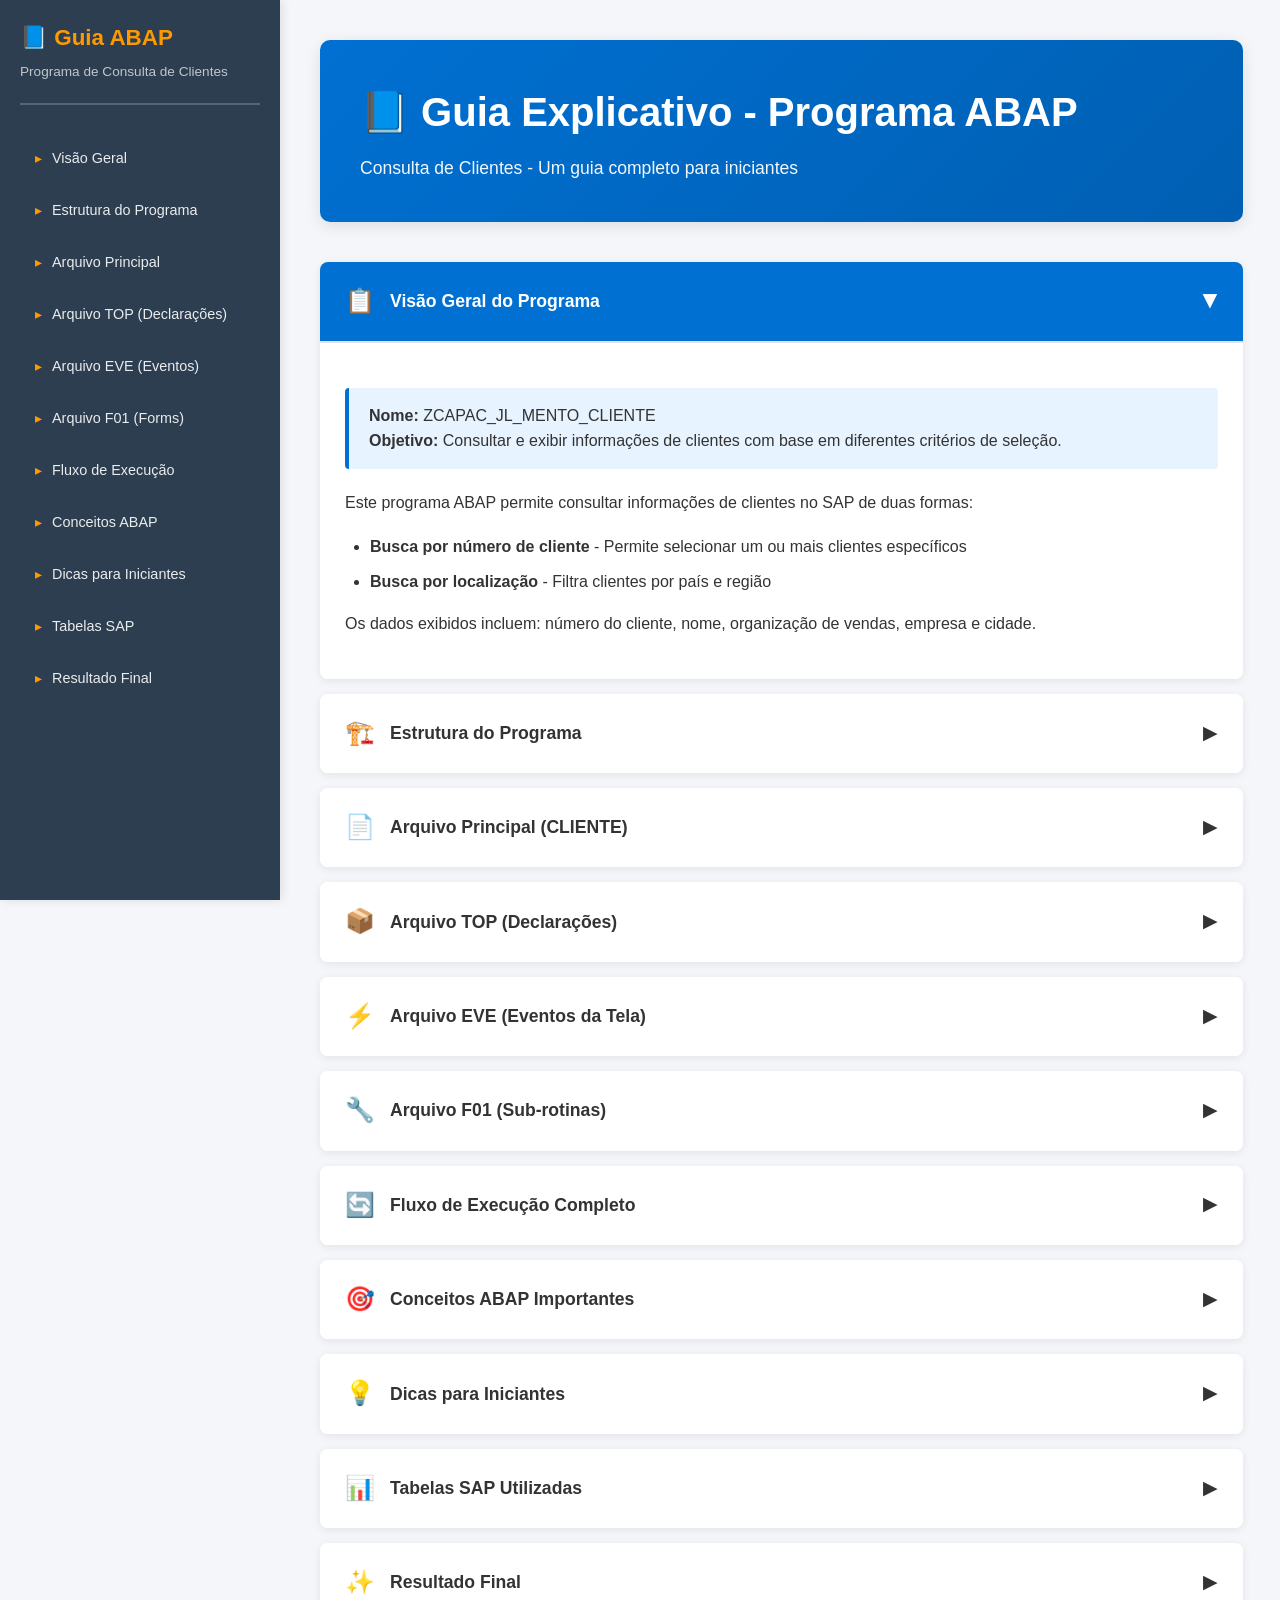
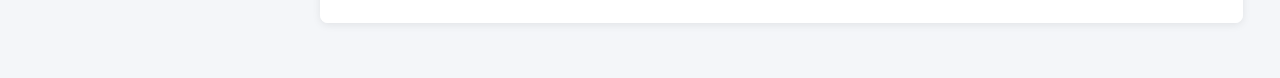
==== index.html @ 170173cf "Rename guia_abap_clientes.html to index.html" ====
<!DOCTYPE html>
<html lang="pt-BR">
<head>
    <meta charset="UTF-8">
    <meta name="viewport" content="width=device-width, initial-scale=1.0">
    <title>Guia ABAP - Programa de Consulta de Clientes</title>
    <style>
        * {
            margin: 0;
            padding: 0;
            box-sizing: border-box;
        }

        :root {
            --primary-color: #0070d2;
            --secondary-color: #005fb2;
            --accent-color: #ff9900;
            --bg-color: #f4f6f9;
            --sidebar-bg: #2c3e50;
            --text-color: #333;
            --border-color: #dfe3e8;
            --code-bg: #f8f9fa;
            --success-color: #28a745;
        }

        body {
            font-family: -apple-system, BlinkMacSystemFont, 'Segoe UI', Roboto, 'Helvetica Neue', Arial, sans-serif;
            line-height: 1.6;
            color: var(--text-color);
            background-color: var(--bg-color);
        }

        .container {
            display: flex;
            min-height: 100vh;
        }

        /* Sidebar */
        .sidebar {
            width: 280px;
            background-color: var(--sidebar-bg);
            color: white;
            position: fixed;
            height: 100vh;
            overflow-y: auto;
            padding: 20px;
            box-shadow: 2px 0 10px rgba(0,0,0,0.1);
            z-index: 1000;
        }

        .sidebar-header {
            margin-bottom: 30px;
            padding-bottom: 20px;
            border-bottom: 2px solid rgba(255,255,255,0.2);
        }

        .sidebar-header h1 {
            font-size: 1.4rem;
            margin-bottom: 5px;
            color: var(--accent-color);
        }

        .sidebar-header p {
            font-size: 0.85rem;
            color: rgba(255,255,255,0.7);
        }

        .sidebar-menu {
            list-style: none;
        }

        .sidebar-menu li {
            margin-bottom: 5px;
        }

        .sidebar-menu a {
            display: block;
            padding: 12px 15px;
            color: rgba(255,255,255,0.9);
            text-decoration: none;
            border-radius: 5px;
            transition: all 0.3s ease;
            font-size: 0.9rem;
        }

        .sidebar-menu a:hover {
            background-color: rgba(255,255,255,0.1);
            color: white;
            padding-left: 20px;
        }

        .sidebar-menu a.active {
            background-color: var(--primary-color);
            color: white;
            font-weight: 600;
        }

        .sidebar-menu a::before {
            content: "▸";
            margin-right: 10px;
            color: var(--accent-color);
        }

        /* Main Content */
        .main-content {
            margin-left: 280px;
            flex: 1;
            padding: 40px;
            max-width: 1200px;
        }

        .hero {
            background: linear-gradient(135deg, var(--primary-color), var(--secondary-color));
            color: white;
            padding: 40px;
            border-radius: 10px;
            margin-bottom: 40px;
            box-shadow: 0 4px 15px rgba(0,0,0,0.1);
        }

        .hero h1 {
            font-size: 2.5rem;
            margin-bottom: 10px;
        }

        .hero p {
            font-size: 1.1rem;
            opacity: 0.95;
        }

        /* Accordion */
        .accordion {
            margin-bottom: 15px;
        }

        .accordion-item {
            background: white;
            border-radius: 8px;
            margin-bottom: 10px;
            overflow: hidden;
            box-shadow: 0 2px 8px rgba(0,0,0,0.08);
            transition: all 0.3s ease;
        }

        .accordion-item:hover {
            box-shadow: 0 4px 12px rgba(0,0,0,0.12);
        }

        .accordion-header {
            padding: 20px 25px;
            background-color: white;
            cursor: pointer;
            display: flex;
            justify-content: space-between;
            align-items: center;
            border-bottom: 1px solid transparent;
            transition: all 0.3s ease;
        }

        .accordion-header:hover {
            background-color: #f8f9fa;
        }

        .accordion-header.active {
            background-color: var(--primary-color);
            color: white;
            border-bottom-color: var(--border-color);
        }

        .accordion-title {
            font-size: 1.1rem;
            font-weight: 600;
            display: flex;
            align-items: center;
            gap: 15px;
        }

        .accordion-icon {
            font-size: 1.5rem;
        }

        .accordion-arrow {
            font-size: 1.2rem;
            transition: transform 0.3s ease;
        }

        .accordion-header.active .accordion-arrow {
            transform: rotate(90deg);
        }

        .accordion-content {
            max-height: 0;
            overflow: hidden;
            transition: max-height 0.4s ease;
            background-color: white;
        }

        .accordion-content.active {
            max-height: 5000px;
        }

        .accordion-body {
            padding: 25px;
            border-top: 1px solid var(--border-color);
        }

        /* Content Styling */
        .accordion-body h3 {
            color: var(--primary-color);
            margin-top: 25px;
            margin-bottom: 15px;
            font-size: 1.3rem;
            padding-bottom: 10px;
            border-bottom: 2px solid var(--accent-color);
        }

        .accordion-body h4 {
            color: var(--secondary-color);
            margin-top: 20px;
            margin-bottom: 12px;
            font-size: 1.1rem;
        }

        .accordion-body p {
            margin-bottom: 15px;
            line-height: 1.8;
        }

        .accordion-body ul {
            margin-left: 25px;
            margin-bottom: 15px;
        }

        .accordion-body li {
            margin-bottom: 8px;
            line-height: 1.7;
        }

        code {
            background-color: var(--code-bg);
            padding: 3px 8px;
            border-radius: 4px;
            font-family: 'Courier New', monospace;
            font-size: 0.9em;
            color: #e83e8c;
            border: 1px solid #e9ecef;
        }

        pre {
            background-color: var(--code-bg);
            padding: 20px;
            border-radius: 8px;
            overflow-x: auto;
            margin: 20px 0;
            border-left: 4px solid var(--primary-color);
            box-shadow: 0 2px 8px rgba(0,0,0,0.05);
        }

        pre code {
            background: none;
            padding: 0;
            border: none;
            color: var(--text-color);
        }

        .info-box {
            background-color: #e7f3ff;
            border-left: 4px solid var(--primary-color);
            padding: 15px 20px;
            margin: 20px 0;
            border-radius: 4px;
        }

        .success-box {
            background-color: #d4edda;
            border-left: 4px solid var(--success-color);
            padding: 15px 20px;
            margin: 20px 0;
            border-radius: 4px;
        }

        .warning-box {
            background-color: #fff3cd;
            border-left: 4px solid var(--accent-color);
            padding: 15px 20px;
            margin: 20px 0;
            border-radius: 4px;
        }

        table {
            width: 100%;
            border-collapse: collapse;
            margin: 20px 0;
            background: white;
            box-shadow: 0 2px 8px rgba(0,0,0,0.05);
        }

        th {
            background-color: var(--primary-color);
            color: white;
            padding: 15px;
            text-align: left;
            font-weight: 600;
        }

        td {
            padding: 12px 15px;
            border-bottom: 1px solid var(--border-color);
        }

        tr:hover {
            background-color: #f8f9fa;
        }

        .badge {
            display: inline-block;
            padding: 5px 12px;
            border-radius: 20px;
            font-size: 0.85rem;
            font-weight: 600;
            margin: 5px 5px 5px 0;
        }

        .badge-blue {
            background-color: #e7f3ff;
            color: var(--primary-color);
        }

        .badge-orange {
            background-color: #fff3cd;
            color: #856404;
        }

        .badge-green {
            background-color: #d4edda;
            color: var(--success-color);
        }

        .flow-diagram {
            background: white;
            padding: 20px;
            border-radius: 8px;
            margin: 20px 0;
            text-align: center;
            box-shadow: 0 2px 8px rgba(0,0,0,0.05);
        }

        /* Responsive */
        @media (max-width: 968px) {
            .sidebar {
                transform: translateX(-100%);
                transition: transform 0.3s ease;
            }

            .sidebar.active {
                transform: translateX(0);
            }

            .main-content {
                margin-left: 0;
                padding: 20px;
            }

            .hero h1 {
                font-size: 1.8rem;
            }
        }

        /* Scroll behavior */
        html {
            scroll-behavior: smooth;
        }

        .section {
            scroll-margin-top: 20px;
        }
    </style>
</head>
<body>
    <div class="container">
        <!-- Sidebar -->
        <nav class="sidebar">
            <div class="sidebar-header">
                <h1>📘 Guia ABAP</h1>
                <p>Programa de Consulta de Clientes</p>
            </div>
            <ul class="sidebar-menu">
                <li><a href="#visao-geral" class="menu-link">Visão Geral</a></li>
                <li><a href="#estrutura" class="menu-link">Estrutura do Programa</a></li>
                <li><a href="#arquivo-principal" class="menu-link">Arquivo Principal</a></li>
                <li><a href="#arquivo-top" class="menu-link">Arquivo TOP (Declarações)</a></li>
                <li><a href="#arquivo-eve" class="menu-link">Arquivo EVE (Eventos)</a></li>
                <li><a href="#arquivo-f01" class="menu-link">Arquivo F01 (Forms)</a></li>
                <li><a href="#fluxo-execucao" class="menu-link">Fluxo de Execução</a></li>
                <li><a href="#conceitos" class="menu-link">Conceitos ABAP</a></li>
                <li><a href="#dicas" class="menu-link">Dicas para Iniciantes</a></li>
                <li><a href="#tabelas" class="menu-link">Tabelas SAP</a></li>
                <li><a href="#resultado" class="menu-link">Resultado Final</a></li>
            </ul>
        </nav>

        <!-- Main Content -->
        <main class="main-content">
            <div class="hero">
                <h1>📘 Guia Explicativo - Programa ABAP</h1>
                <p>Consulta de Clientes - Um guia completo para iniciantes</p>
            </div>

            <!-- Visão Geral -->
            <section id="visao-geral" class="section">
                <div class="accordion">
                    <div class="accordion-item">
                        <div class="accordion-header">
                            <div class="accordion-title">
                                <span class="accordion-icon">📋</span>
                                <span>Visão Geral do Programa</span>
                            </div>
                            <span class="accordion-arrow">▶</span>
                        </div>
                        <div class="accordion-content">
                            <div class="accordion-body">
                                <div class="info-box">
                                    <strong>Nome:</strong> ZCAPAC_JL_MENTO_CLIENTE<br>
                                    <strong>Objetivo:</strong> Consultar e exibir informações de clientes com base em diferentes critérios de seleção.
                                </div>
                                <p>Este programa ABAP permite consultar informações de clientes no SAP de duas formas:</p>
                                <ul>
                                    <li><strong>Busca por número de cliente</strong> - Permite selecionar um ou mais clientes específicos</li>
                                    <li><strong>Busca por localização</strong> - Filtra clientes por país e região</li>
                                </ul>
                                <p>Os dados exibidos incluem: número do cliente, nome, organização de vendas, empresa e cidade.</p>
                            </div>
                        </div>
                    </div>
                </div>
            </section>

            <!-- Estrutura -->
            <section id="estrutura" class="section">
                <div class="accordion">
                    <div class="accordion-item">
                        <div class="accordion-header">
                            <div class="accordion-title">
                                <span class="accordion-icon">🏗️</span>
                                <span>Estrutura do Programa</span>
                            </div>
                            <span class="accordion-arrow">▶</span>
                        </div>
                        <div class="accordion-content">
                            <div class="accordion-body">
                                <p>O programa segue o padrão modular ABAP, dividido em <strong>4 arquivos</strong>:</p>
                                
                                <pre><code>ZCAPAC_JL_MENTO_CLIENTE (Principal)
├── ZCAPAC_JL_MENTO_TOP    → Declarações e tipos
├── ZCAPAC_JL_MENTO_EVE    → Eventos da tela
└── ZCAPAC_JL_MENTO_F01    → Sub-rotinas (Forms)</code></pre>

                                <div class="success-box">
                                    <strong>🎯 Por que modularizar?</strong><br>
                                    - Melhor organização do código<br>
                                    - Facilita manutenção<br>
                                    - Permite reutilização<br>
                                    - Segue boas práticas ABAP
                                </div>

                                <h4>Função de cada arquivo:</h4>
                                <ul>
                                    <li><span class="badge badge-blue">TOP</span> Declara tabelas, tipos e estruturas de dados</li>
                                    <li><span class="badge badge-orange">EVE</span> Controla eventos da tela de seleção</li>
                                    <li><span class="badge badge-green">F01</span> Contém a lógica de negócio (Forms)</li>
                                    <li><span class="badge badge-blue">Principal</span> Orquestra o programa e inclui os demais</li>
                                </ul>
                            </div>
                        </div>
                    </div>
                </div>
            </section>

            <!-- Arquivo Principal -->
            <section id="arquivo-principal" class="section">
                <div class="accordion">
                    <div class="accordion-item">
                        <div class="accordion-header">
                            <div class="accordion-title">
                                <span class="accordion-icon">📄</span>
                                <span>Arquivo Principal (CLIENTE)</span>
                            </div>
                            <span class="accordion-arrow">▶</span>
                        </div>
                        <div class="accordion-content">
                            <div class="accordion-body">
                                <h3>🔹 Cabeçalho</h3>
                                <pre><code>REPORT zcapac_jl_mento_cliente MESSAGE-ID ZCAPAC_JL_01.</code></pre>
                                <ul>
                                    <li><code>REPORT</code> - Define o início de um programa executável</li>
                                    <li><code>MESSAGE-ID</code> - Define a classe de mensagens usada no programa</li>
                                </ul>

                                <h3>🔹 Include TOP</h3>
                                <pre><code>INCLUDE zcapac_jl_mento_top.</code></pre>
                                <div class="info-box">
                                    <strong>Onde:</strong> Logo no início do programa<br>
                                    <strong>Função:</strong> Inclui as declarações de tabelas e tipos<br>
                                    <strong>Por quê:</strong> Organização - separa declarações da lógica
                                </div>

                                <h3>🔹 Tela de Seleção - BLOCO 1</h3>
                                <pre><code>SELECTION-SCREEN BEGIN OF BLOCK bloco1 WITH FRAME TITLE text-t01.
  SELECT-OPTIONS: s_kunnr FOR kna1-kunnr MODIF ID m1.
  
  PARAMETERS: p_land1 TYPE kna1-land1 MODIF ID m2,
              p_regio TYPE kna1-regio MODIF ID m2.
SELECTION-SCREEN END OF BLOCK bloco1.</code></pre>
                                
                                <h4>Componentes:</h4>
                                <ul>
                                    <li><code>s_kunnr</code> - Permite selecionar faixa de números de clientes (MODIF ID m1)</li>
                                    <li><code>p_land1</code> - Campo para País (MODIF ID m2)</li>
                                    <li><code>p_regio</code> - Campo para Região (MODIF ID m2)</li>
                                    <li><code>MODIF ID</code> - Identificador para controle de exibição dinâmica</li>
                                </ul>

                                <h3>🔹 Tela de Seleção - BLOCO 2</h3>
                                <pre><code>SELECTION-SCREEN BEGIN OF BLOCK bloco2 WITH FRAME TITLE text-t02.
  PARAMETERS: r_op1 RADIOBUTTON GROUP r1 USER-COMMAND com1 DEFAULT 'X',
              r_op2 RADIOBUTTON GROUP r1.
SELECTION-SCREEN END OF BLOCK bloco2.</code></pre>
                                
                                <ul>
                                    <li><code>r_op1</code> - Opção 1: Busca por número de cliente (padrão)</li>
                                    <li><code>r_op2</code> - Opção 2: Busca por país/região</li>
                                    <li><code>USER-COMMAND com1</code> - Dispara evento ao clicar (atualiza tela)</li>
                                </ul>

                                <h3>🔹 Botão de Função</h3>
                                <pre><code>SELECTION-SCREEN FUNCTION KEY 1.</code></pre>
                                <p>Cria um botão personalizado na tela (F1), configurado no evento INITIALIZATION.</p>

                                <h3>🔹 Eventos do Programa</h3>
                                <pre><code>INCLUDE zcapac_jl_mento_eve.

START-OF-SELECTION.
  PERFORM zf_seleciona_dados.

END-OF-SELECTION.
  INCLUDE zcapac_jl_mento_f01.</code></pre>
                                
                                <div class="warning-box">
                                    <strong>⚡ START-OF-SELECTION:</strong> Executado ao pressionar F8<br>
                                    <strong>📌 PERFORM:</strong> Chama a sub-rotina que busca os dados<br>
                                    <strong>📦 END-OF-SELECTION:</strong> Inclui as sub-rotinas (Forms)
                                </div>
                            </div>
                        </div>
                    </div>
                </div>
            </section>

            <!-- Arquivo TOP -->
            <section id="arquivo-top" class="section">
                <div class="accordion">
                    <div class="accordion-item">
                        <div class="accordion-header">
                            <div class="accordion-title">
                                <span class="accordion-icon">📦</span>
                                <span>Arquivo TOP (Declarações)</span>
                            </div>
                            <span class="accordion-arrow">▶</span>
                        </div>
                        <div class="accordion-content">
                            <div class="accordion-body">
                                <h3>🔹 Tabelas Utilizadas</h3>
                                <pre><code>TABLES: kna1, knvv, knb1, adrc, sscrfields.</code></pre>
                                
                                <ul>
                                    <li><code>kna1</code> - Dados mestres de clientes</li>
                                    <li><code>knvv</code> - Dados de vendas do cliente</li>
                                    <li><code>knb1</code> - Dados contábeis do cliente</li>
                                    <li><code>adrc</code> - Endereços</li>
                                    <li><code>sscrfields</code> - Campos de controle da tela de seleção</li>
                                </ul>

                                <h3>🔹 Estrutura de Saída</h3>
                                <pre><code>BEGIN OF tp_saida,
  cliente  TYPE kna1-kunnr,
  nome     TYPE kna1-name1,
  org_vend TYPE knvv-vkorg,
  empresa  TYPE knb1-bukrs,
  cidade   TYPE adrc-city1,
END OF tp_saida,</code></pre>
                                
                                <div class="success-box">
                                    <strong>💡 Função:</strong> Define estrutura final dos dados exibidos<br>
                                    <strong>📊 Campos:</strong> Cliente, Nome, Organização de Vendas, Empresa, Cidade
                                </div>

                                <h3>🔹 Estrutura KNA1 (Cliente)</h3>
                                <pre><code>BEGIN OF tp_kna1,
  kunnr TYPE kunnr,      → Número do cliente
  name1 TYPE name1_gp,   → Nome
  land1 TYPE land1_gp,   → País
  regio TYPE regio,      → Região
  adrnr TYPE adrnr,      → Número do endereço
END OF tp_kna1,</code></pre>
                                
                                <div class="info-box">
                                    <strong>🎯 Função:</strong> Estrutura otimizada para seleção de dados<br>
                                    <strong>⚡ Por quê:</strong> Busca apenas campos necessários (performance)
                                </div>

                                <h3>🔹 Outras Estruturas</h3>
                                <ul>
                                    <li><code>tp_knvv</code> → Organização de vendas</li>
                                    <li><code>tp_knb1</code> → Empresa do cliente</li>
                                    <li><code>tp_adrc</code> → Endereço/Cidade</li>
                                    <li><code>tp_tvarvc_full</code> → Parâmetros de configuração</li>
                                </ul>
                            </div>
                        </div>
                    </div>
                </div>
            </section>

            <!-- Arquivo EVE -->
            <section id="arquivo-eve" class="section">
                <div class="accordion">
                    <div class="accordion-item">
                        <div class="accordion-header">
                            <div class="accordion-title">
                                <span class="accordion-icon">⚡</span>
                                <span>Arquivo EVE (Eventos da Tela)</span>
                            </div>
                            <span class="accordion-arrow">▶</span>
                        </div>
                        <div class="accordion-content">
                            <div class="accordion-body">
                                <h3>🔹 INITIALIZATION</h3>
                                <pre><code>INITIALIZATION.
  DATA: wl_action TYPE smp_dyntxt.
  
  wl_action-text = text-t03.
  wl_action-icon_text = text-t03.
  wl_action-quickinfo = text-t03.
  wl_action-icon_id = icon_personal_settings.
  
  sscrfields-functxt_01 = wl_action.</code></pre>
                                
                                <div class="info-box">
                                    <strong>⏰ Quando:</strong> Antes da tela aparecer (1ª vez)<br>
                                    <strong>🎯 Função:</strong> Configura o botão F1 com ícone e texto<br>
                                    <strong>✅ Resultado:</strong> Botão "Configurações Pessoais" aparece na tela
                                </div>

                                <h3>🔹 AT SELECTION-SCREEN ON p_regio</h3>
                                <pre><code>AT SELECTION-SCREEN ON p_regio.
  PERFORM zf_valida_regio.</code></pre>
                                
                                <ul>
                                    <li><strong>Quando:</strong> Ao sair do campo p_regio (região)</li>
                                    <li><strong>Função:</strong> Valida se a região existe</li>
                                    <li><strong>Chama:</strong> Form zf_valida_regio</li>
                                </ul>

                                <h3>🔹 AT SELECTION-SCREEN</h3>
                                <pre><code>AT SELECTION-SCREEN.
  CASE sy-ucomm.
    WHEN 'FC01'.
      PERFORM zf_exibe_cliente.
  ENDCASE.</code></pre>
                                
                                <ul>
                                    <li><strong>Quando:</strong> Ao clicar em botões da tela</li>
                                    <li><code>sy-ucomm</code> - Código do comando executado</li>
                                    <li><code>FC01</code> - Código do botão F1</li>
                                    <li><strong>Função:</strong> Abre tela de cliente (XD03)</li>
                                </ul>

                                <h3>🔹 AT SELECTION-SCREEN OUTPUT</h3>
                                <pre><code>AT SELECTION-SCREEN OUTPUT.
  LOOP AT SCREEN.
    IF r_op1 IS NOT INITIAL.
      CASE screen-group1.
        WHEN 'M1'.
          screen-active = 1.  → Ativa campos do grupo M1
        WHEN 'M2'.
          screen-active = 0.  → Desativa campos do grupo M2
      ENDCASE.
    ELSE.
      [... inverso ...]
    ENDIF.
    MODIFY SCREEN.
  ENDLOOP.</code></pre>
                                
                                <div class="success-box">
                                    <strong>⏰ Quando:</strong> Antes de exibir a tela (sempre)<br>
                                    <strong>🎯 Função:</strong> Controla quais campos aparecem<br>
                                    <strong>📌 Lógica:</strong><br>
                                    - Se r_op1 marcado → mostra s_kunnr (M1), esconde p_land1/p_regio (M2)<br>
                                    - Se r_op2 marcado → esconde s_kunnr (M1), mostra p_land1/p_regio (M2)
                                </div>
                            </div>
                        </div>
                    </div>
                </div>
            </section>

            <!-- Arquivo F01 -->
            <section id="arquivo-f01" class="section">
                <div class="accordion">
                    <div class="accordion-item">
                        <div class="accordion-header">
                            <div class="accordion-title">
                                <span class="accordion-icon">🔧</span>
                                <span>Arquivo F01 (Sub-rotinas)</span>
                            </div>
                            <span class="accordion-arrow">▶</span>
                        </div>
                        <div class="accordion-content">
                            <div class="accordion-body">
                                <h3>🔹 FORM zf_seleciona_dados</h3>
                                
                                <h4>Bloco 1: Declarações</h4>
                                <pre><code>DATA: vl_bukrs       TYPE bukrs,
      tl_kna1        TYPE tp_t_kna1,
      tl_knvv        TYPE tp_t_knvv,
      tl_knb1        TYPE tp_t_knb1,
      tl_adrc        TYPE tp_t_adrc,
      tl_tvarvc_full TYPE tp_t_tvarvc_full.</code></pre>
                                <p>Declara variáveis locais (tabelas internas)</p>

                                <h4>Bloco 2: Busca Parâmetros</h4>
                                <pre><code>SELECT sign opti low high
  INTO TABLE tl_tvarvc_full
  FROM tvarvc
  WHERE name = 'ZCAPAC_JL_BUKRS_S' AND
        type = 'S'.</code></pre>
                                
                                <div class="info-box">
                                    <strong>🎯 Função:</strong> Busca empresas permitidas (filtro)<br>
                                    <strong>📦 tvarvc:</strong> Tabela de variáveis/parâmetros do sistema<br>
                                    <strong>💼 Uso posterior:</strong> Filtrar clientes por empresa autorizada
                                </div>

                                <h4>Bloco 3: Seleção Condicional</h4>
                                <pre><code>IF r_op1 IS NOT INITIAL.
  SELECT kunnr name1 land1 regio adrnr
    INTO TABLE tl_kna1
    FROM kna1
    WHERE kunnr IN s_kunnr.
ELSE.
  SELECT kunnr name1 land1 regio adrnr
    INTO TABLE tl_kna1
    FROM kna1
    WHERE land1 = p_land1
    AND regio = p_regio.
ENDIF.</code></pre>
                                
                                <ul>
                                    <li><strong>Opção 1:</strong> Busca por número de cliente</li>
                                    <li><strong>Opção 2:</strong> Busca por país e região</li>
                                </ul>

                                <h4>Bloco 4: Seleções Complementares</h4>
                                <pre><code>IF sy-subrc IS INITIAL.
  SELECT kunnr vkorg
    FROM knvv
    INTO TABLE tl_knvv
    FOR ALL ENTRIES IN tl_kna1
    WHERE kunnr EQ tl_kna1-kunnr.</code></pre>
                                
                                <div class="success-box">
                                    <strong>✅ sy-subrc IS INITIAL:</strong> Se encontrou clientes<br>
                                    <strong>⚡ FOR ALL ENTRIES:</strong> Busca dados relacionados aos clientes encontrados<br>
                                    <strong>📊 Busca:</strong><br>
                                    - Organização de vendas (knvv)<br>
                                    - Empresa (knb1)<br>
                                    - Endereço/Cidade (adrc)
                                </div>

                                <h3>🔹 FORM zf_trata_dados</h3>
                                <p><strong>Função Principal:</strong> Processa os dados brutos e monta estrutura de saída</p>
                                
                                <h4>Lógica do LOOP</h4>
                                <pre><code>LOOP AT ft_kna1 INTO wl_kna1.
  wl_saida-cliente = wl_kna1-kunnr.
  wl_saida-nome    = wl_kna1-name1.
  
  READ TABLE ft_knvv INTO wl_knvv WITH KEY kunnr = wl_kna1-kunnr.
  IF sy-subrc IS INITIAL.
    wl_saida-org_vend = wl_knvv-vkorg.
  ENDIF.</code></pre>
                                
                                <p><strong>Para cada cliente:</strong></p>
                                <ol>
                                    <li>Copia número e nome</li>
                                    <li>Busca organização de vendas (READ TABLE)</li>
                                    <li>Busca empresa (com BINARY SEARCH - mais rápido)</li>
                                    <li>Valida se empresa está autorizada</li>
                                    <li>Busca cidade</li>
                                    <li>Adiciona à tabela de saída (APPEND)</li>
                                </ol>

                                <h4>Validação de Empresa</h4>
                                <pre><code>READ TABLE ft_tvarvc TRANSPORTING NO FIELDS WITH KEY low = wl_knb1-bukrs.
IF sy-subrc EQ 0.
  wl_saida-empresa = wl_knb1-bukrs.
ELSE.
  CLEAR wl_saida.
  CONTINUE.  → Pula este cliente
ENDIF.</code></pre>
                                
                                <div class="warning-box">
                                    <strong>🎯 Função:</strong> Verifica se empresa está na lista autorizada<br>
                                    <strong>⏭️ CONTINUE:</strong> Ignora cliente se empresa não autorizada
                                </div>

                                <h3>🔹 FORM zf_imprime_dados</h3>
                                <pre><code>LOOP AT ft_output INTO wl_saida.
  WRITE: / 'Cliente:', wl_saida-cliente, 
           'Nome:', wl_saida-nome, 
           'Org. Vendas:', wl_saida-org_vend,
           'Empresa:', wl_saida-empresa, 
           'Cidade:', wl_saida-cidade.
ENDLOOP.</code></pre>
                                
                                <ul>
                                    <li><code>WRITE</code> - Comando de saída</li>
                                    <li><code>/</code> - Nova linha</li>
                                </ul>

                                <h3>🔹 FORM zf_exibe_cliente</h3>
                                <pre><code>CALL FUNCTION 'POPUP_TO_CONFIRM'
  EXPORTING
    text_question         = text-t07
    text_button_1         = text-t05
    text_button_2         = text-t06
  IMPORTING
    answer                = vl_resposta.</code></pre>
                                
                                <p>Exibe popup de confirmação: "Deseja imprimir?" com botões Sim/Não</p>

                                <pre><code>IF vl_resposta EQ cl_resposta-sim.
  SET PARAMETER ID 'KUN' FIELD s_kunnr-low.
  CALL TRANSACTION 'XD03' AND SKIP FIRST SCREEN.</code></pre>
                                
                                <div class="info-box">
                                    <strong>Se SIM:</strong><br>
                                    - Define parâmetro KUN com número do cliente<br>
                                    - Abre transação XD03 (Exibir Cliente)<br>
                                    - SKIP FIRST SCREEN: Pula tela inicial
                                </div>

                                <h3>🔹 FORM zf_valida_regio</h3>
                                <pre><code>CALL FUNCTION 'ZCAPAC_JL_CHECK_REGIO'
  EXPORTING
    iv_regio = p_regio
  IMPORTING
    ev_check = vl_check.

IF vl_check IS INITIAL.
  MESSAGE s004 DISPLAY LIKE 'E' WITH p_regio.
  RETURN.
ENDIF.</code></pre>
                                
                                <ul>
                                    <li><strong>Função:</strong> Valida se região existe</li>
                                    <li><strong>Function Module:</strong> Função customizada de validação</li>
                                    <li><strong>Se inválida:</strong> Exibe mensagem de erro e interrompe</li>
                                </ul>
                            </div>
                        </div>
                    </div>
                </div>
            </section>

            <!-- Fluxo de Execução -->
            <section id="fluxo-execucao" class="section">
                <div class="accordion">
                    <div class="accordion-item">
                        <div class="accordion-header">
                            <div class="accordion-title">
                                <span class="accordion-icon">🔄</span>
                                <span>Fluxo de Execução Completo</span>
                            </div>
                            <span class="accordion-arrow">▶</span>
                        </div>
                        <div class="accordion-content">
                            <div class="accordion-body">
                                <div class="flow-diagram">
                                    <pre><code>1. USUÁRIO ABRE O PROGRAMA
   ↓
2. INITIALIZATION
   → Configura botão F1
   ↓
3. AT SELECTION-SCREEN OUTPUT
   → Mostra/Esconde campos conforme radio button
   ↓
4. USUÁRIO PREENCHE DADOS
   ↓
5. AT SELECTION-SCREEN ON p_regio (se preenchido)
   → Valida região
   ↓
6. USUÁRIO CLICA EM BOTÃO F1 (opcional)
   → AT SELECTION-SCREEN
   → zf_exibe_cliente
   → Abre XD03
   ↓
7. USUÁRIO PRESSIONA F8 (Executar)
   ↓
8. START-OF-SELECTION
   → zf_seleciona_dados
      ├─ Busca parâmetros (empresas)
      ├─ Busca clientes (kna1)
      ├─ Busca org.vendas (knvv)
      ├─ Busca empresas (knb1)
      ├─ Busca endereços (adrc)
      └─ zf_trata_dados
         ├─ Combina dados
         ├─ Valida empresas
         └─ zf_imprime_dados
            └─ WRITE (exibe na tela)</code></pre>
                                </div>
                            </div>
                        </div>
                    </div>
                </div>
            </section>

            <!-- Conceitos ABAP -->
            <section id="conceitos" class="section">
                <div class="accordion">
                    <div class="accordion-item">
                        <div class="accordion-header">
                            <div class="accordion-title">
                                <span class="accordion-icon">🎯</span>
                                <span>Conceitos ABAP Importantes</span>
                            </div>
                            <span class="accordion-arrow">▶</span>
                        </div>
                        <div class="accordion-content">
                            <div class="accordion-body">
                                <h3>✅ SELECT com FOR ALL ENTRIES</h3>
                                <ul>
                                    <li><strong>O quê:</strong> Busca dados relacionados sem fazer SELECT dentro de LOOP</li>
                                    <li><strong>Vantagem:</strong> Performance (menos acessos ao banco)</li>
                                </ul>

                                <h3>✅ BINARY SEARCH</h3>
                                <ul>
                                    <li><strong>O quê:</strong> Busca binária em tabela ordenada</li>
                                    <li><strong>Requer:</strong> SORT antes do READ TABLE</li>
                                    <li><strong>Vantagem:</strong> Muito mais rápido</li>
                                </ul>

                                <h3>✅ MODIF ID</h3>
                                <ul>
                                    <li><strong>O quê:</strong> Agrupa campos para controle dinâmico</li>
                                    <li><strong>Uso:</strong> AT SELECTION-SCREEN OUTPUT</li>
                                </ul>

                                <h3>✅ sy-subrc</h3>
                                <ul>
                                    <li><strong>O quê:</strong> Código de retorno de operações</li>
                                    <li><strong>0 ou IS INITIAL:</strong> Sucesso</li>
                                    <li><strong>Diferente de 0:</strong> Erro/Não encontrado</li>
                                </ul>

                                <h3>✅ TRANSPORTING NO FIELDS</h3>
                                <ul>
                                    <li><strong>O quê:</strong> Busca sem carregar dados</li>
                                    <li><strong>Uso:</strong> Apenas verificar existência</li>
                                </ul>
                            </div>
                        </div>
                    </div>
                </div>
            </section>

            <!-- Dicas -->
            <section id="dicas" class="section">
                <div class="accordion">
                    <div class="accordion-item">
                        <div class="accordion-header">
                            <div class="accordion-title">
                                <span class="accordion-icon">💡</span>
                                <span>Dicas para Iniciantes</span>
                            </div>
                            <span class="accordion-arrow">▶</span>
                        </div>
                        <div class="accordion-content">
                            <div class="accordion-body">
                                <div class="success-box">
                                    <ol>
                                        <li><strong>INCLUDES:</strong> Organizam código em arquivos separados</li>
                                        <li><strong>TYPES:</strong> Defina estruturas otimizadas (só campos necessários)</li>
                                        <li><strong>FOR ALL ENTRIES:</strong> Use para evitar SELECTs em LOOP</li>
                                        <li><strong>SORT + BINARY SEARCH:</strong> Sempre que possível</li>
                                        <li><strong>sy-subrc:</strong> Sempre verifique após operações críticas</li>
                                        <li><strong>CLEAR:</strong> Limpe work areas antes de reusar</li>
                                        <li><strong>MESSAGE-ID:</strong> Centralize mensagens em classes</li>
                                    </ol>
                                </div>
                            </div>
                        </div>
                    </div>
                </div>
            </section>

            <!-- Tabelas SAP -->
            <section id="tabelas" class="section">
                <div class="accordion">
                    <div class="accordion-item">
                        <div class="accordion-header">
                            <div class="accordion-title">
                                <span class="accordion-icon">📊</span>
                                <span>Tabelas SAP Utilizadas</span>
                            </div>
                            <span class="accordion-arrow">▶</span>
                        </div>
                        <div class="accordion-content">
                            <div class="accordion-body">
                                <table>
                                    <thead>
                                        <tr>
                                            <th>Tabela</th>
                                            <th>Descrição</th>
                                            <th>Dados Principais</th>
                                        </tr>
                                    </thead>
                                    <tbody>
                                        <tr>
                                            <td><strong>KNA1</strong></td>
                                            <td>Dados Mestres Cliente</td>
                                            <td>Número, Nome, País, Região</td>
                                        </tr>
                                        <tr>
                                            <td><strong>KNVV</strong></td>
                                            <td>Dados de Vendas</td>
                                            <td>Organização de Vendas</td>
                                        </tr>
                                        <tr>
                                            <td><strong>KNB1</strong></td>
                                            <td>Dados Contábeis</td>
                                            <td>Empresa (Bukrs)</td>
                                        </tr>
                                        <tr>
                                            <td><strong>ADRC</strong></td>
                                            <td>Endereços</td>
                                            <td>Cidade</td>
                                        </tr>
                                        <tr>
                                            <td><strong>TVARVC</strong></td>
                                            <td>Variáveis/Parâmetros</td>
                                            <td>Configurações do sistema</td>
                                        </tr>
                                    </tbody>
                                </table>
                            </div>
                        </div>
                    </div>
                </div>
            </section>

            <!-- Resultado -->
            <section id="resultado" class="section">
                <div class="accordion">
                    <div class="accordion-item">
                        <div class="accordion-header">
                            <div class="accordion-title">
                                <span class="accordion-icon">✨</span>
                                <span>Resultado Final</span>
                            </div>
                            <span class="accordion-arrow">▶</span>
                        </div>
                        <div class="accordion-content">
                            <div class="accordion-body">
                                <p>O programa exibe uma lista formatada:</p>
                                <pre><code>Cliente: 0000100001  Nome: Empresa ABC  Org. Vendas: 1000  Empresa: BR01  Cidade: São Paulo
Cliente: 0000100002  Nome: Empresa XYZ  Org. Vendas: 1000  Empresa: BR01  Cidade: Rio de Janeiro
...</code></pre>

                                <div class="success-box">
                                    <h4>📌 Este programa demonstra:</h4>
                                    <ul>
                                        <li>Telas de seleção dinâmicas</li>
                                        <li>Validações de campo</li>
                                        <li>Consultas otimizadas ao banco</li>
                                        <li>Tratamento e combinação de dados</li>
                                        <li>Interação com transações SAP</li>
                                        <li>Uso de function modules</li>
                                    </ul>
                                    <p><strong>Ótimo exemplo para estudar conceitos fundamentais de ABAP! 🚀</strong></p>
                                </div>
                            </div>
                        </div>
                    </div>
                </div>
            </section>

        </main>
    </div>

    <script>
        // Accordion functionality
        document.querySelectorAll('.accordion-header').forEach(header => {
            header.addEventListener('click', () => {
                const content = header.nextElementSibling;
                const isActive = header.classList.contains('active');

                // Close all accordions
                document.querySelectorAll('.accordion-header').forEach(h => {
                    h.classList.remove('active');
                    h.nextElementSibling.classList.remove('active');
                });

                // Open clicked accordion if it wasn't active
                if (!isActive) {
                    header.classList.add('active');
                    content.classList.add('active');
                }
            });
        });

        // Smooth scroll for menu links
        document.querySelectorAll('.menu-link').forEach(link => {
            link.addEventListener('click', (e) => {
                e.preventDefault();
                
                // Remove active class from all links
                document.querySelectorAll('.menu-link').forEach(l => l.classList.remove('active'));
                
                // Add active class to clicked link
                link.classList.add('active');
                
                // Get target section
                const targetId = link.getAttribute('href');
                const targetSection = document.querySelector(targetId);
                
                // Open accordion in target section
                const accordionHeader = targetSection.querySelector('.accordion-header');
                const accordionContent = targetSection.querySelector('.accordion-content');
                
                // Close all accordions first
                document.querySelectorAll('.accordion-header').forEach(h => {
                    h.classList.remove('active');
                    h.nextElementSibling.classList.remove('active');
                });
                
                // Open target accordion
                accordionHeader.classList.add('active');
                accordionContent.classList.add('active');
                
                // Scroll to section
                targetSection.scrollIntoView({ behavior: 'smooth', block: 'start' });
            });
        });

        // Set first accordion as active on load
        window.addEventListener('load', () => {
            const firstAccordion = document.querySelector('.accordion-header');
            const firstContent = document.querySelector('.accordion-content');
            if (firstAccordion && firstContent) {
                firstAccordion.classList.add('active');
                firstContent.classList.add('active');
            }
        });
    </script>
</body>
</html>
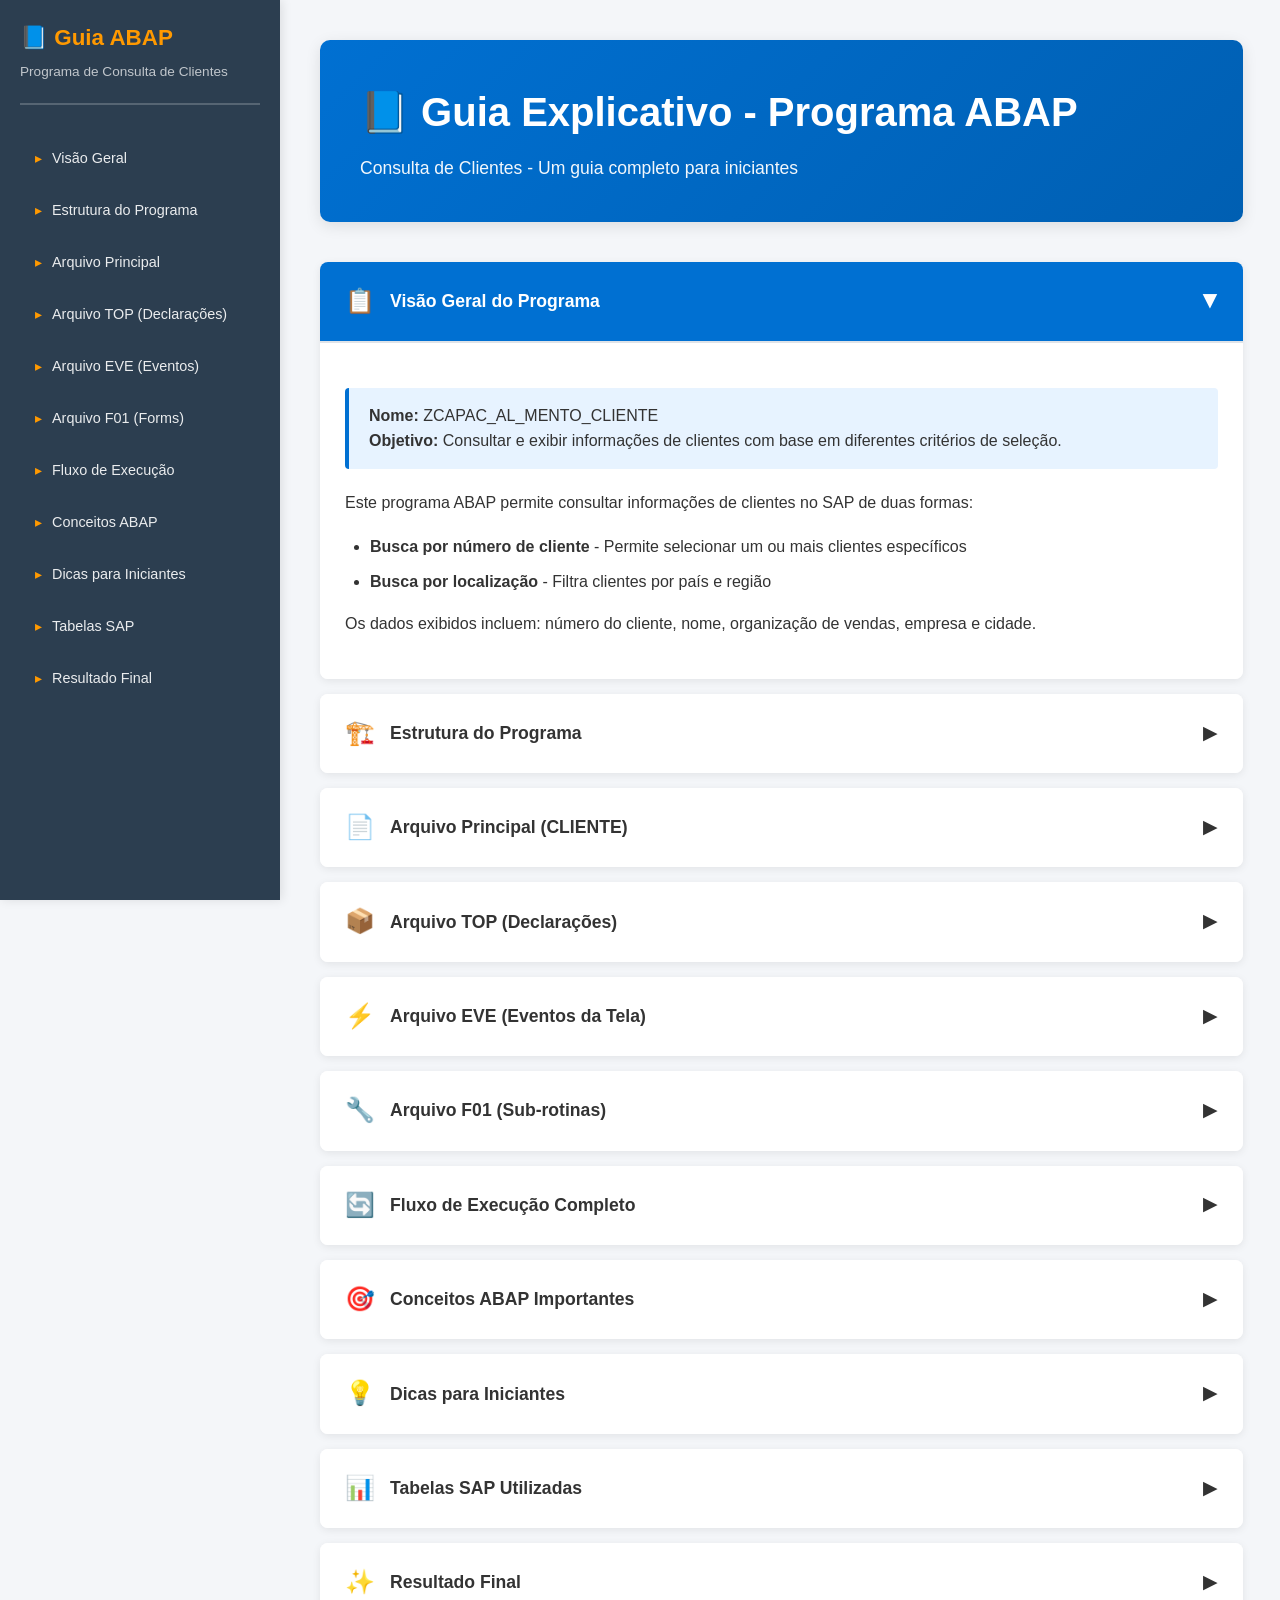
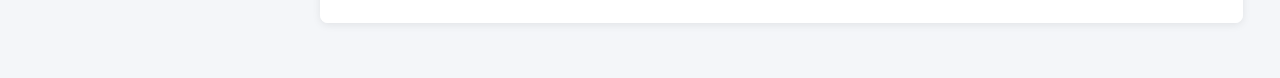
==== commit c529f589: "Update index.html" ====
--- a/index.html
+++ b/index.html
@@ -1,381 +1,14 @@
 <!DOCTYPE html>
 <html lang="pt-BR">
+
 <head>
     <meta charset="UTF-8">
     <meta name="viewport" content="width=device-width, initial-scale=1.0">
     <title>Guia ABAP - Programa de Consulta de Clientes</title>
-    <style>
-        * {
-            margin: 0;
-            padding: 0;
-            box-sizing: border-box;
-        }
-
-        :root {
-            --primary-color: #0070d2;
-            --secondary-color: #005fb2;
-            --accent-color: #ff9900;
-            --bg-color: #f4f6f9;
-            --sidebar-bg: #2c3e50;
-            --text-color: #333;
-            --border-color: #dfe3e8;
-            --code-bg: #f8f9fa;
-            --success-color: #28a745;
-        }
-
-        body {
-            font-family: -apple-system, BlinkMacSystemFont, 'Segoe UI', Roboto, 'Helvetica Neue', Arial, sans-serif;
-            line-height: 1.6;
-            color: var(--text-color);
-            background-color: var(--bg-color);
-        }
-
-        .container {
-            display: flex;
-            min-height: 100vh;
-        }
-
-        /* Sidebar */
-        .sidebar {
-            width: 280px;
-            background-color: var(--sidebar-bg);
-            color: white;
-            position: fixed;
-            height: 100vh;
-            overflow-y: auto;
-            padding: 20px;
-            box-shadow: 2px 0 10px rgba(0,0,0,0.1);
-            z-index: 1000;
-        }
-
-        .sidebar-header {
-            margin-bottom: 30px;
-            padding-bottom: 20px;
-            border-bottom: 2px solid rgba(255,255,255,0.2);
-        }
-
-        .sidebar-header h1 {
-            font-size: 1.4rem;
-            margin-bottom: 5px;
-            color: var(--accent-color);
-        }
-
-        .sidebar-header p {
-            font-size: 0.85rem;
-            color: rgba(255,255,255,0.7);
-        }
-
-        .sidebar-menu {
-            list-style: none;
-        }
-
-        .sidebar-menu li {
-            margin-bottom: 5px;
-        }
-
-        .sidebar-menu a {
-            display: block;
-            padding: 12px 15px;
-            color: rgba(255,255,255,0.9);
-            text-decoration: none;
-            border-radius: 5px;
-            transition: all 0.3s ease;
-            font-size: 0.9rem;
-        }
-
-        .sidebar-menu a:hover {
-            background-color: rgba(255,255,255,0.1);
-            color: white;
-            padding-left: 20px;
-        }
-
-        .sidebar-menu a.active {
-            background-color: var(--primary-color);
-            color: white;
-            font-weight: 600;
-        }
-
-        .sidebar-menu a::before {
-            content: "▸";
-            margin-right: 10px;
-            color: var(--accent-color);
-        }
-
-        /* Main Content */
-        .main-content {
-            margin-left: 280px;
-            flex: 1;
-            padding: 40px;
-            max-width: 1200px;
-        }
-
-        .hero {
-            background: linear-gradient(135deg, var(--primary-color), var(--secondary-color));
-            color: white;
-            padding: 40px;
-            border-radius: 10px;
-            margin-bottom: 40px;
-            box-shadow: 0 4px 15px rgba(0,0,0,0.1);
-        }
-
-        .hero h1 {
-            font-size: 2.5rem;
-            margin-bottom: 10px;
-        }
-
-        .hero p {
-            font-size: 1.1rem;
-            opacity: 0.95;
-        }
-
-        /* Accordion */
-        .accordion {
-            margin-bottom: 15px;
-        }
-
-        .accordion-item {
-            background: white;
-            border-radius: 8px;
-            margin-bottom: 10px;
-            overflow: hidden;
-            box-shadow: 0 2px 8px rgba(0,0,0,0.08);
-            transition: all 0.3s ease;
-        }
-
-        .accordion-item:hover {
-            box-shadow: 0 4px 12px rgba(0,0,0,0.12);
-        }
-
-        .accordion-header {
-            padding: 20px 25px;
-            background-color: white;
-            cursor: pointer;
-            display: flex;
-            justify-content: space-between;
-            align-items: center;
-            border-bottom: 1px solid transparent;
-            transition: all 0.3s ease;
-        }
-
-        .accordion-header:hover {
-            background-color: #f8f9fa;
-        }
-
-        .accordion-header.active {
-            background-color: var(--primary-color);
-            color: white;
-            border-bottom-color: var(--border-color);
-        }
-
-        .accordion-title {
-            font-size: 1.1rem;
-            font-weight: 600;
-            display: flex;
-            align-items: center;
-            gap: 15px;
-        }
-
-        .accordion-icon {
-            font-size: 1.5rem;
-        }
-
-        .accordion-arrow {
-            font-size: 1.2rem;
-            transition: transform 0.3s ease;
-        }
-
-        .accordion-header.active .accordion-arrow {
-            transform: rotate(90deg);
-        }
-
-        .accordion-content {
-            max-height: 0;
-            overflow: hidden;
-            transition: max-height 0.4s ease;
-            background-color: white;
-        }
-
-        .accordion-content.active {
-            max-height: 5000px;
-        }
-
-        .accordion-body {
-            padding: 25px;
-            border-top: 1px solid var(--border-color);
-        }
-
-        /* Content Styling */
-        .accordion-body h3 {
-            color: var(--primary-color);
-            margin-top: 25px;
-            margin-bottom: 15px;
-            font-size: 1.3rem;
-            padding-bottom: 10px;
-            border-bottom: 2px solid var(--accent-color);
-        }
-
-        .accordion-body h4 {
-            color: var(--secondary-color);
-            margin-top: 20px;
-            margin-bottom: 12px;
-            font-size: 1.1rem;
-        }
-
-        .accordion-body p {
-            margin-bottom: 15px;
-            line-height: 1.8;
-        }
-
-        .accordion-body ul {
-            margin-left: 25px;
-            margin-bottom: 15px;
-        }
-
-        .accordion-body li {
-            margin-bottom: 8px;
-            line-height: 1.7;
-        }
-
-        code {
-            background-color: var(--code-bg);
-            padding: 3px 8px;
-            border-radius: 4px;
-            font-family: 'Courier New', monospace;
-            font-size: 0.9em;
-            color: #e83e8c;
-            border: 1px solid #e9ecef;
-        }
-
-        pre {
-            background-color: var(--code-bg);
-            padding: 20px;
-            border-radius: 8px;
-            overflow-x: auto;
-            margin: 20px 0;
-            border-left: 4px solid var(--primary-color);
-            box-shadow: 0 2px 8px rgba(0,0,0,0.05);
-        }
-
-        pre code {
-            background: none;
-            padding: 0;
-            border: none;
-            color: var(--text-color);
-        }
-
-        .info-box {
-            background-color: #e7f3ff;
-            border-left: 4px solid var(--primary-color);
-            padding: 15px 20px;
-            margin: 20px 0;
-            border-radius: 4px;
-        }
-
-        .success-box {
-            background-color: #d4edda;
-            border-left: 4px solid var(--success-color);
-            padding: 15px 20px;
-            margin: 20px 0;
-            border-radius: 4px;
-        }
-
-        .warning-box {
-            background-color: #fff3cd;
-            border-left: 4px solid var(--accent-color);
-            padding: 15px 20px;
-            margin: 20px 0;
-            border-radius: 4px;
-        }
-
-        table {
-            width: 100%;
-            border-collapse: collapse;
-            margin: 20px 0;
-            background: white;
-            box-shadow: 0 2px 8px rgba(0,0,0,0.05);
-        }
-
-        th {
-            background-color: var(--primary-color);
-            color: white;
-            padding: 15px;
-            text-align: left;
-            font-weight: 600;
-        }
-
-        td {
-            padding: 12px 15px;
-            border-bottom: 1px solid var(--border-color);
-        }
-
-        tr:hover {
-            background-color: #f8f9fa;
-        }
-
-        .badge {
-            display: inline-block;
-            padding: 5px 12px;
-            border-radius: 20px;
-            font-size: 0.85rem;
-            font-weight: 600;
-            margin: 5px 5px 5px 0;
-        }
-
-        .badge-blue {
-            background-color: #e7f3ff;
-            color: var(--primary-color);
-        }
-
-        .badge-orange {
-            background-color: #fff3cd;
-            color: #856404;
-        }
-
-        .badge-green {
-            background-color: #d4edda;
-            color: var(--success-color);
-        }
-
-        .flow-diagram {
-            background: white;
-            padding: 20px;
-            border-radius: 8px;
-            margin: 20px 0;
-            text-align: center;
-            box-shadow: 0 2px 8px rgba(0,0,0,0.05);
-        }
-
-        /* Responsive */
-        @media (max-width: 968px) {
-            .sidebar {
-                transform: translateX(-100%);
-                transition: transform 0.3s ease;
-            }
-
-            .sidebar.active {
-                transform: translateX(0);
-            }
-
-            .main-content {
-                margin-left: 0;
-                padding: 20px;
-            }
-
-            .hero h1 {
-                font-size: 1.8rem;
-            }
-        }
-
-        /* Scroll behavior */
-        html {
-            scroll-behavior: smooth;
-        }
-
-        .section {
-            scroll-margin-top: 20px;
-        }
-    </style>
+    <link rel="stylesheet" href="style.css">
+    <script src="script.js" defer></script>
 </head>
+
 <body>
     <div class="container">
         <!-- Sidebar -->
@@ -420,15 +53,19 @@
                         <div class="accordion-content">
                             <div class="accordion-body">
                                 <div class="info-box">
-                                    <strong>Nome:</strong> ZCAPAC_JL_MENTO_CLIENTE<br>
-                                    <strong>Objetivo:</strong> Consultar e exibir informações de clientes com base em diferentes critérios de seleção.
-                                </div>
-                                <p>Este programa ABAP permite consultar informações de clientes no SAP de duas formas:</p>
-                                <ul>
-                                    <li><strong>Busca por número de cliente</strong> - Permite selecionar um ou mais clientes específicos</li>
+                                    <strong>Nome:</strong> ZCAPAC_AL_MENTO_CLIENTE<br>
+                                    <strong>Objetivo:</strong> Consultar e exibir informações de clientes com base em
+                                    diferentes critérios de seleção.
+                                </div>
+                                <p>Este programa ABAP permite consultar informações de clientes no SAP de duas formas:
+                                </p>
+                                <ul>
+                                    <li><strong>Busca por número de cliente</strong> - Permite selecionar um ou mais
+                                        clientes específicos</li>
                                     <li><strong>Busca por localização</strong> - Filtra clientes por país e região</li>
                                 </ul>
-                                <p>Os dados exibidos incluem: número do cliente, nome, organização de vendas, empresa e cidade.</p>
+                                <p>Os dados exibidos incluem: número do cliente, nome, organização de vendas, empresa e
+                                    cidade.</p>
                             </div>
                         </div>
                     </div>
@@ -449,11 +86,11 @@
                         <div class="accordion-content">
                             <div class="accordion-body">
                                 <p>O programa segue o padrão modular ABAP, dividido em <strong>4 arquivos</strong>:</p>
-                                
-                                <pre><code>ZCAPAC_JL_MENTO_CLIENTE (Principal)
-├── ZCAPAC_JL_MENTO_TOP    → Declarações e tipos
-├── ZCAPAC_JL_MENTO_EVE    → Eventos da tela
-└── ZCAPAC_JL_MENTO_F01    → Sub-rotinas (Forms)</code></pre>
+
+                                <pre><code>ZCAPAC_AL_MENTO_CLIENTE (Principal)
+├── ZCAPAC_AL_MENTO_TOP    → Declarações e tipos
+├── ZCAPAC_AL_MENTO_EVE    → Eventos da tela
+└── ZCAPAC_AL_MENTO_F01    → Sub-rotinas (Forms)</code></pre>
 
                                 <div class="success-box">
                                     <strong>🎯 Por que modularizar?</strong><br>
@@ -465,10 +102,14 @@
 
                                 <h4>Função de cada arquivo:</h4>
                                 <ul>
-                                    <li><span class="badge badge-blue">TOP</span> Declara tabelas, tipos e estruturas de dados</li>
-                                    <li><span class="badge badge-orange">EVE</span> Controla eventos da tela de seleção</li>
-                                    <li><span class="badge badge-green">F01</span> Contém a lógica de negócio (Forms)</li>
-                                    <li><span class="badge badge-blue">Principal</span> Orquestra o programa e inclui os demais</li>
+                                    <li><span class="badge badge-blue">TOP</span> Declara tabelas, tipos e estruturas de
+                                        dados</li>
+                                    <li><span class="badge badge-orange">EVE</span> Controla eventos da tela de seleção
+                                    </li>
+                                    <li><span class="badge badge-green">F01</span> Contém a lógica de negócio (Forms)
+                                    </li>
+                                    <li><span class="badge badge-blue">Principal</span> Orquestra o programa e inclui os
+                                        demais</li>
                                 </ul>
                             </div>
                         </div>
@@ -490,14 +131,14 @@
                         <div class="accordion-content">
                             <div class="accordion-body">
                                 <h3>🔹 Cabeçalho</h3>
-                                <pre><code>REPORT zcapac_jl_mento_cliente MESSAGE-ID ZCAPAC_JL_01.</code></pre>
+                                <pre><code>REPORT zcapac_al_mento_cliente MESSAGE-ID ZCAPAC_AL_01.</code></pre>
                                 <ul>
                                     <li><code>REPORT</code> - Define o início de um programa executável</li>
                                     <li><code>MESSAGE-ID</code> - Define a classe de mensagens usada no programa</li>
                                 </ul>
 
                                 <h3>🔹 Include TOP</h3>
-                                <pre><code>INCLUDE zcapac_jl_mento_top.</code></pre>
+                                <pre><code>INCLUDE zcapac_al_mento_top.</code></pre>
                                 <div class="info-box">
                                     <strong>Onde:</strong> Logo no início do programa<br>
                                     <strong>Função:</strong> Inclui as declarações de tabelas e tipos<br>
@@ -511,10 +152,11 @@
   PARAMETERS: p_land1 TYPE kna1-land1 MODIF ID m2,
               p_regio TYPE kna1-regio MODIF ID m2.
 SELECTION-SCREEN END OF BLOCK bloco1.</code></pre>
-                                
+
                                 <h4>Componentes:</h4>
                                 <ul>
-                                    <li><code>s_kunnr</code> - Permite selecionar faixa de números de clientes (MODIF ID m1)</li>
+                                    <li><code>s_kunnr</code> - Permite selecionar faixa de números de clientes (MODIF ID
+                                        m1)</li>
                                     <li><code>p_land1</code> - Campo para País (MODIF ID m2)</li>
                                     <li><code>p_regio</code> - Campo para Região (MODIF ID m2)</li>
                                     <li><code>MODIF ID</code> - Identificador para controle de exibição dinâmica</li>
@@ -525,7 +167,7 @@
   PARAMETERS: r_op1 RADIOBUTTON GROUP r1 USER-COMMAND com1 DEFAULT 'X',
               r_op2 RADIOBUTTON GROUP r1.
 SELECTION-SCREEN END OF BLOCK bloco2.</code></pre>
-                                
+
                                 <ul>
                                     <li><code>r_op1</code> - Opção 1: Busca por número de cliente (padrão)</li>
                                     <li><code>r_op2</code> - Opção 2: Busca por país/região</li>
@@ -537,14 +179,14 @@
                                 <p>Cria um botão personalizado na tela (F1), configurado no evento INITIALIZATION.</p>
 
                                 <h3>🔹 Eventos do Programa</h3>
-                                <pre><code>INCLUDE zcapac_jl_mento_eve.
+                                <pre><code>INCLUDE zcapac_al_mento_eve.
 
 START-OF-SELECTION.
   PERFORM zf_seleciona_dados.
 
 END-OF-SELECTION.
-  INCLUDE zcapac_jl_mento_f01.</code></pre>
-                                
+  INCLUDE zcapac_al_mento_f01.</code></pre>
+
                                 <div class="warning-box">
                                     <strong>⚡ START-OF-SELECTION:</strong> Executado ao pressionar F8<br>
                                     <strong>📌 PERFORM:</strong> Chama a sub-rotina que busca os dados<br>
@@ -571,7 +213,7 @@
                             <div class="accordion-body">
                                 <h3>🔹 Tabelas Utilizadas</h3>
                                 <pre><code>TABLES: kna1, knvv, knb1, adrc, sscrfields.</code></pre>
-                                
+
                                 <ul>
                                     <li><code>kna1</code> - Dados mestres de clientes</li>
                                     <li><code>knvv</code> - Dados de vendas do cliente</li>
@@ -588,7 +230,7 @@
   empresa  TYPE knb1-bukrs,
   cidade   TYPE adrc-city1,
 END OF tp_saida,</code></pre>
-                                
+
                                 <div class="success-box">
                                     <strong>💡 Função:</strong> Define estrutura final dos dados exibidos<br>
                                     <strong>📊 Campos:</strong> Cliente, Nome, Organização de Vendas, Empresa, Cidade
@@ -602,7 +244,7 @@
   regio TYPE regio,      → Região
   adrnr TYPE adrnr,      → Número do endereço
 END OF tp_kna1,</code></pre>
-                                
+
                                 <div class="info-box">
                                     <strong>🎯 Função:</strong> Estrutura otimizada para seleção de dados<br>
                                     <strong>⚡ Por quê:</strong> Busca apenas campos necessários (performance)
@@ -644,7 +286,7 @@
   wl_action-icon_id = icon_personal_settings.
   
   sscrfields-functxt_01 = wl_action.</code></pre>
-                                
+
                                 <div class="info-box">
                                     <strong>⏰ Quando:</strong> Antes da tela aparecer (1ª vez)<br>
                                     <strong>🎯 Função:</strong> Configura o botão F1 com ícone e texto<br>
@@ -654,7 +296,7 @@
                                 <h3>🔹 AT SELECTION-SCREEN ON p_regio</h3>
                                 <pre><code>AT SELECTION-SCREEN ON p_regio.
   PERFORM zf_valida_regio.</code></pre>
-                                
+
                                 <ul>
                                     <li><strong>Quando:</strong> Ao sair do campo p_regio (região)</li>
                                     <li><strong>Função:</strong> Valida se a região existe</li>
@@ -667,7 +309,7 @@
     WHEN 'FC01'.
       PERFORM zf_exibe_cliente.
   ENDCASE.</code></pre>
-                                
+
                                 <ul>
                                     <li><strong>Quando:</strong> Ao clicar em botões da tela</li>
                                     <li><code>sy-ucomm</code> - Código do comando executado</li>
@@ -690,7 +332,7 @@
     ENDIF.
     MODIFY SCREEN.
   ENDLOOP.</code></pre>
-                                
+
                                 <div class="success-box">
                                     <strong>⏰ Quando:</strong> Antes de exibir a tela (sempre)<br>
                                     <strong>🎯 Função:</strong> Controla quais campos aparecem<br>
@@ -718,7 +360,7 @@
                         <div class="accordion-content">
                             <div class="accordion-body">
                                 <h3>🔹 FORM zf_seleciona_dados</h3>
-                                
+
                                 <h4>Bloco 1: Declarações</h4>
                                 <pre><code>DATA: vl_bukrs       TYPE bukrs,
       tl_kna1        TYPE tp_t_kna1,
@@ -732,9 +374,9 @@
                                 <pre><code>SELECT sign opti low high
   INTO TABLE tl_tvarvc_full
   FROM tvarvc
-  WHERE name = 'ZCAPAC_JL_BUKRS_S' AND
+  WHERE name = 'ZCAPAC_AL_BUKRS_S' AND
         type = 'S'.</code></pre>
-                                
+
                                 <div class="info-box">
                                     <strong>🎯 Função:</strong> Busca empresas permitidas (filtro)<br>
                                     <strong>📦 tvarvc:</strong> Tabela de variáveis/parâmetros do sistema<br>
@@ -754,7 +396,7 @@
     WHERE land1 = p_land1
     AND regio = p_regio.
 ENDIF.</code></pre>
-                                
+
                                 <ul>
                                     <li><strong>Opção 1:</strong> Busca por número de cliente</li>
                                     <li><strong>Opção 2:</strong> Busca por país e região</li>
@@ -767,10 +409,11 @@
     INTO TABLE tl_knvv
     FOR ALL ENTRIES IN tl_kna1
     WHERE kunnr EQ tl_kna1-kunnr.</code></pre>
-                                
+
                                 <div class="success-box">
                                     <strong>✅ sy-subrc IS INITIAL:</strong> Se encontrou clientes<br>
-                                    <strong>⚡ FOR ALL ENTRIES:</strong> Busca dados relacionados aos clientes encontrados<br>
+                                    <strong>⚡ FOR ALL ENTRIES:</strong> Busca dados relacionados aos clientes
+                                    encontrados<br>
                                     <strong>📊 Busca:</strong><br>
                                     - Organização de vendas (knvv)<br>
                                     - Empresa (knb1)<br>
@@ -778,8 +421,9 @@
                                 </div>
 
                                 <h3>🔹 FORM zf_trata_dados</h3>
-                                <p><strong>Função Principal:</strong> Processa os dados brutos e monta estrutura de saída</p>
-                                
+                                <p><strong>Função Principal:</strong> Processa os dados brutos e monta estrutura de
+                                    saída</p>
+
                                 <h4>Lógica do LOOP</h4>
                                 <pre><code>LOOP AT ft_kna1 INTO wl_kna1.
   wl_saida-cliente = wl_kna1-kunnr.
@@ -789,7 +433,7 @@
   IF sy-subrc IS INITIAL.
     wl_saida-org_vend = wl_knvv-vkorg.
   ENDIF.</code></pre>
-                                
+
                                 <p><strong>Para cada cliente:</strong></p>
                                 <ol>
                                     <li>Copia número e nome</li>
@@ -808,7 +452,7 @@
   CLEAR wl_saida.
   CONTINUE.  → Pula este cliente
 ENDIF.</code></pre>
-                                
+
                                 <div class="warning-box">
                                     <strong>🎯 Função:</strong> Verifica se empresa está na lista autorizada<br>
                                     <strong>⏭️ CONTINUE:</strong> Ignora cliente se empresa não autorizada
@@ -822,7 +466,7 @@
            'Empresa:', wl_saida-empresa, 
            'Cidade:', wl_saida-cidade.
 ENDLOOP.</code></pre>
-                                
+
                                 <ul>
                                     <li><code>WRITE</code> - Comando de saída</li>
                                     <li><code>/</code> - Nova linha</li>
@@ -836,13 +480,13 @@
     text_button_2         = text-t06
   IMPORTING
     answer                = vl_resposta.</code></pre>
-                                
+
                                 <p>Exibe popup de confirmação: "Deseja imprimir?" com botões Sim/Não</p>
 
                                 <pre><code>IF vl_resposta EQ cl_resposta-sim.
   SET PARAMETER ID 'KUN' FIELD s_kunnr-low.
   CALL TRANSACTION 'XD03' AND SKIP FIRST SCREEN.</code></pre>
-                                
+
                                 <div class="info-box">
                                     <strong>Se SIM:</strong><br>
                                     - Define parâmetro KUN com número do cliente<br>
@@ -851,7 +495,7 @@
                                 </div>
 
                                 <h3>🔹 FORM zf_valida_regio</h3>
-                                <pre><code>CALL FUNCTION 'ZCAPAC_JL_CHECK_REGIO'
+                                <pre><code>CALL FUNCTION 'ZCAPAC_AL_CHECK_REGIO'
   EXPORTING
     iv_regio = p_regio
   IMPORTING
@@ -861,7 +505,7 @@
   MESSAGE s004 DISPLAY LIKE 'E' WITH p_regio.
   RETURN.
 ENDIF.</code></pre>
-                                
+
                                 <ul>
                                     <li><strong>Função:</strong> Valida se região existe</li>
                                     <li><strong>Function Module:</strong> Função customizada de validação</li>
@@ -941,7 +585,8 @@
                             <div class="accordion-body">
                                 <h3>✅ SELECT com FOR ALL ENTRIES</h3>
                                 <ul>
-                                    <li><strong>O quê:</strong> Busca dados relacionados sem fazer SELECT dentro de LOOP</li>
+                                    <li><strong>O quê:</strong> Busca dados relacionados sem fazer SELECT dentro de LOOP
+                                    </li>
                                     <li><strong>Vantagem:</strong> Performance (menos acessos ao banco)</li>
                                 </ul>
 
@@ -992,7 +637,8 @@
                                 <div class="success-box">
                                     <ol>
                                         <li><strong>INCLUDES:</strong> Organizam código em arquivos separados</li>
-                                        <li><strong>TYPES:</strong> Defina estruturas otimizadas (só campos necessários)</li>
+                                        <li><strong>TYPES:</strong> Defina estruturas otimizadas (só campos necessários)
+                                        </li>
                                         <li><strong>FOR ALL ENTRIES:</strong> Use para evitar SELECTs em LOOP</li>
                                         <li><strong>SORT + BINARY SEARCH:</strong> Sempre que possível</li>
                                         <li><strong>sy-subrc:</strong> Sempre verifique após operações críticas</li>
@@ -1089,7 +735,8 @@
                                         <li>Interação com transações SAP</li>
                                         <li>Uso de function modules</li>
                                     </ul>
-                                    <p><strong>Ótimo exemplo para estudar conceitos fundamentais de ABAP! 🚀</strong></p>
+                                    <p><strong>Ótimo exemplo para estudar conceitos fundamentais de ABAP! 🚀</strong>
+                                    </p>
                                 </div>
                             </div>
                         </div>
@@ -1099,71 +746,6 @@
 
         </main>
     </div>
-
-    <script>
-        // Accordion functionality
-        document.querySelectorAll('.accordion-header').forEach(header => {
-            header.addEventListener('click', () => {
-                const content = header.nextElementSibling;
-                const isActive = header.classList.contains('active');
-
-                // Close all accordions
-                document.querySelectorAll('.accordion-header').forEach(h => {
-                    h.classList.remove('active');
-                    h.nextElementSibling.classList.remove('active');
-                });
-
-                // Open clicked accordion if it wasn't active
-                if (!isActive) {
-                    header.classList.add('active');
-                    content.classList.add('active');
-                }
-            });
-        });
-
-        // Smooth scroll for menu links
-        document.querySelectorAll('.menu-link').forEach(link => {
-            link.addEventListener('click', (e) => {
-                e.preventDefault();
-                
-                // Remove active class from all links
-                document.querySelectorAll('.menu-link').forEach(l => l.classList.remove('active'));
-                
-                // Add active class to clicked link
-                link.classList.add('active');
-                
-                // Get target section
-                const targetId = link.getAttribute('href');
-                const targetSection = document.querySelector(targetId);
-                
-                // Open accordion in target section
-                const accordionHeader = targetSection.querySelector('.accordion-header');
-                const accordionContent = targetSection.querySelector('.accordion-content');
-                
-                // Close all accordions first
-                document.querySelectorAll('.accordion-header').forEach(h => {
-                    h.classList.remove('active');
-                    h.nextElementSibling.classList.remove('active');
-                });
-                
-                // Open target accordion
-                accordionHeader.classList.add('active');
-                accordionContent.classList.add('active');
-                
-                // Scroll to section
-                targetSection.scrollIntoView({ behavior: 'smooth', block: 'start' });
-            });
-        });
-
-        // Set first accordion as active on load
-        window.addEventListener('load', () => {
-            const firstAccordion = document.querySelector('.accordion-header');
-            const firstContent = document.querySelector('.accordion-content');
-            if (firstAccordion && firstContent) {
-                firstAccordion.classList.add('active');
-                firstContent.classList.add('active');
-            }
-        });
-    </script>
 </body>
-</html>
+
+</html>
--- a/style.css
+++ b/style.css
@@ -0,0 +1,370 @@
+* {
+    margin: 0;
+    padding: 0;
+    box-sizing: border-box;
+}
+
+:root {
+    --primary-color: #0070d2;
+    --secondary-color: #005fb2;
+    --accent-color: #ff9900;
+    --bg-color: #f4f6f9;
+    --sidebar-bg: #2c3e50;
+    --text-color: #333;
+    --border-color: #dfe3e8;
+    --code-bg: #f8f9fa;
+    --success-color: #28a745;
+}
+
+body {
+    font-family: -apple-system, BlinkMacSystemFont, 'Segoe UI', Roboto, 'Helvetica Neue', Arial, sans-serif;
+    line-height: 1.6;
+    color: var(--text-color);
+    background-color: var(--bg-color);
+}
+
+.container {
+    display: flex;
+    min-height: 100vh;
+}
+
+/* Sidebar */
+.sidebar {
+    width: 280px;
+    background-color: var(--sidebar-bg);
+    color: white;
+    position: fixed;
+    height: 100vh;
+    overflow-y: auto;
+    padding: 20px;
+    box-shadow: 2px 0 10px rgba(0, 0, 0, 0.1);
+    z-index: 1000;
+}
+
+.sidebar-header {
+    margin-bottom: 30px;
+    padding-bottom: 20px;
+    border-bottom: 2px solid rgba(255, 255, 255, 0.2);
+}
+
+.sidebar-header h1 {
+    font-size: 1.4rem;
+    margin-bottom: 5px;
+    color: var(--accent-color);
+}
+
+.sidebar-header p {
+    font-size: 0.85rem;
+    color: rgba(255, 255, 255, 0.7);
+}
+
+.sidebar-menu {
+    list-style: none;
+}
+
+.sidebar-menu li {
+    margin-bottom: 5px;
+}
+
+.sidebar-menu a {
+    display: block;
+    padding: 12px 15px;
+    color: rgba(255, 255, 255, 0.9);
+    text-decoration: none;
+    border-radius: 5px;
+    transition: all 0.3s ease;
+    font-size: 0.9rem;
+}
+
+.sidebar-menu a:hover {
+    background-color: rgba(255, 255, 255, 0.1);
+    color: white;
+    padding-left: 20px;
+}
+
+.sidebar-menu a.active {
+    background-color: var(--primary-color);
+    color: white;
+    font-weight: 600;
+}
+
+.sidebar-menu a::before {
+    content: "▸";
+    margin-right: 10px;
+    color: var(--accent-color);
+}
+
+/* Main Content */
+.main-content {
+    margin-left: 280px;
+    flex: 1;
+    padding: 40px;
+    max-width: 1200px;
+}
+
+.hero {
+    background: linear-gradient(135deg, var(--primary-color), var(--secondary-color));
+    color: white;
+    padding: 40px;
+    border-radius: 10px;
+    margin-bottom: 40px;
+    box-shadow: 0 4px 15px rgba(0, 0, 0, 0.1);
+}
+
+.hero h1 {
+    font-size: 2.5rem;
+    margin-bottom: 10px;
+}
+
+.hero p {
+    font-size: 1.1rem;
+    opacity: 0.95;
+}
+
+/* Accordion */
+.accordion {
+    margin-bottom: 15px;
+}
+
+.accordion-item {
+    background: white;
+    border-radius: 8px;
+    margin-bottom: 10px;
+    overflow: hidden;
+    box-shadow: 0 2px 8px rgba(0, 0, 0, 0.08);
+    transition: all 0.3s ease;
+}
+
+.accordion-item:hover {
+    box-shadow: 0 4px 12px rgba(0, 0, 0, 0.12);
+}
+
+.accordion-header {
+    padding: 20px 25px;
+    background-color: white;
+    cursor: pointer;
+    display: flex;
+    justify-content: space-between;
+    align-items: center;
+    border-bottom: 1px solid transparent;
+    transition: all 0.3s ease;
+}
+
+.accordion-header:hover {
+    background-color: #f8f9fa;
+}
+
+.accordion-header.active {
+    background-color: var(--primary-color);
+    color: white;
+    border-bottom-color: var(--border-color);
+}
+
+.accordion-title {
+    font-size: 1.1rem;
+    font-weight: 600;
+    display: flex;
+    align-items: center;
+    gap: 15px;
+}
+
+.accordion-icon {
+    font-size: 1.5rem;
+}
+
+.accordion-arrow {
+    font-size: 1.2rem;
+    transition: transform 0.3s ease;
+}
+
+.accordion-header.active .accordion-arrow {
+    transform: rotate(90deg);
+}
+
+.accordion-content {
+    max-height: 0;
+    overflow: hidden;
+    transition: max-height 0.4s ease;
+    background-color: white;
+}
+
+.accordion-content.active {
+    max-height: 5000px;
+}
+
+.accordion-body {
+    padding: 25px;
+    border-top: 1px solid var(--border-color);
+}
+
+/* Content Styling */
+.accordion-body h3 {
+    color: var(--primary-color);
+    margin-top: 25px;
+    margin-bottom: 15px;
+    font-size: 1.3rem;
+    padding-bottom: 10px;
+    border-bottom: 2px solid var(--accent-color);
+}
+
+.accordion-body h4 {
+    color: var(--secondary-color);
+    margin-top: 20px;
+    margin-bottom: 12px;
+    font-size: 1.1rem;
+}
+
+.accordion-body p {
+    margin-bottom: 15px;
+    line-height: 1.8;
+}
+
+.accordion-body ul {
+    margin-left: 25px;
+    margin-bottom: 15px;
+}
+
+.accordion-body li {
+    margin-bottom: 8px;
+    line-height: 1.7;
+}
+
+code {
+    background-color: var(--code-bg);
+    padding: 3px 8px;
+    border-radius: 4px;
+    font-family: 'Courier New', monospace;
+    font-size: 0.9em;
+    color: #e83e8c;
+    border: 1px solid #e9ecef;
+}
+
+pre {
+    background-color: var(--code-bg);
+    padding: 20px;
+    border-radius: 8px;
+    overflow-x: auto;
+    margin: 20px 0;
+    border-left: 4px solid var(--primary-color);
+    box-shadow: 0 2px 8px rgba(0, 0, 0, 0.05);
+}
+
+pre code {
+    background: none;
+    padding: 0;
+    border: none;
+    color: var(--text-color);
+}
+
+.info-box {
+    background-color: #e7f3ff;
+    border-left: 4px solid var(--primary-color);
+    padding: 15px 20px;
+    margin: 20px 0;
+    border-radius: 4px;
+}
+
+.success-box {
+    background-color: #d4edda;
+    border-left: 4px solid var(--success-color);
+    padding: 15px 20px;
+    margin: 20px 0;
+    border-radius: 4px;
+}
+
+.warning-box {
+    background-color: #fff3cd;
+    border-left: 4px solid var(--accent-color);
+    padding: 15px 20px;
+    margin: 20px 0;
+    border-radius: 4px;
+}
+
+table {
+    width: 100%;
+    border-collapse: collapse;
+    margin: 20px 0;
+    background: white;
+    box-shadow: 0 2px 8px rgba(0, 0, 0, 0.05);
+}
+
+th {
+    background-color: var(--primary-color);
+    color: white;
+    padding: 15px;
+    text-align: left;
+    font-weight: 600;
+}
+
+td {
+    padding: 12px 15px;
+    border-bottom: 1px solid var(--border-color);
+}
+
+tr:hover {
+    background-color: #f8f9fa;
+}
+
+.badge {
+    display: inline-block;
+    padding: 5px 12px;
+    border-radius: 20px;
+    font-size: 0.85rem;
+    font-weight: 600;
+    margin: 5px 5px 5px 0;
+}
+
+.badge-blue {
+    background-color: #e7f3ff;
+    color: var(--primary-color);
+}
+
+.badge-orange {
+    background-color: #fff3cd;
+    color: #856404;
+}
+
+.badge-green {
+    background-color: #d4edda;
+    color: var(--success-color);
+}
+
+.flow-diagram {
+    background: white;
+    padding: 20px;
+    border-radius: 8px;
+    margin: 20px 0;
+    text-align: center;
+    box-shadow: 0 2px 8px rgba(0, 0, 0, 0.05);
+}
+
+/* Responsive */
+@media (max-width: 968px) {
+    .sidebar {
+        transform: translateX(-100%);
+        transition: transform 0.3s ease;
+    }
+
+    .sidebar.active {
+        transform: translateX(0);
+    }
+
+    .main-content {
+        width: 100%;
+        margin-left: 0;
+        padding: 20px;
+    }
+
+    .hero h1 {
+        font-size: 1.8rem;
+    }
+}
+
+/* Scroll behavior */
+html {
+    scroll-behavior: smooth;
+}
+
+.section {
+    scroll-margin-top: 20px;
+}
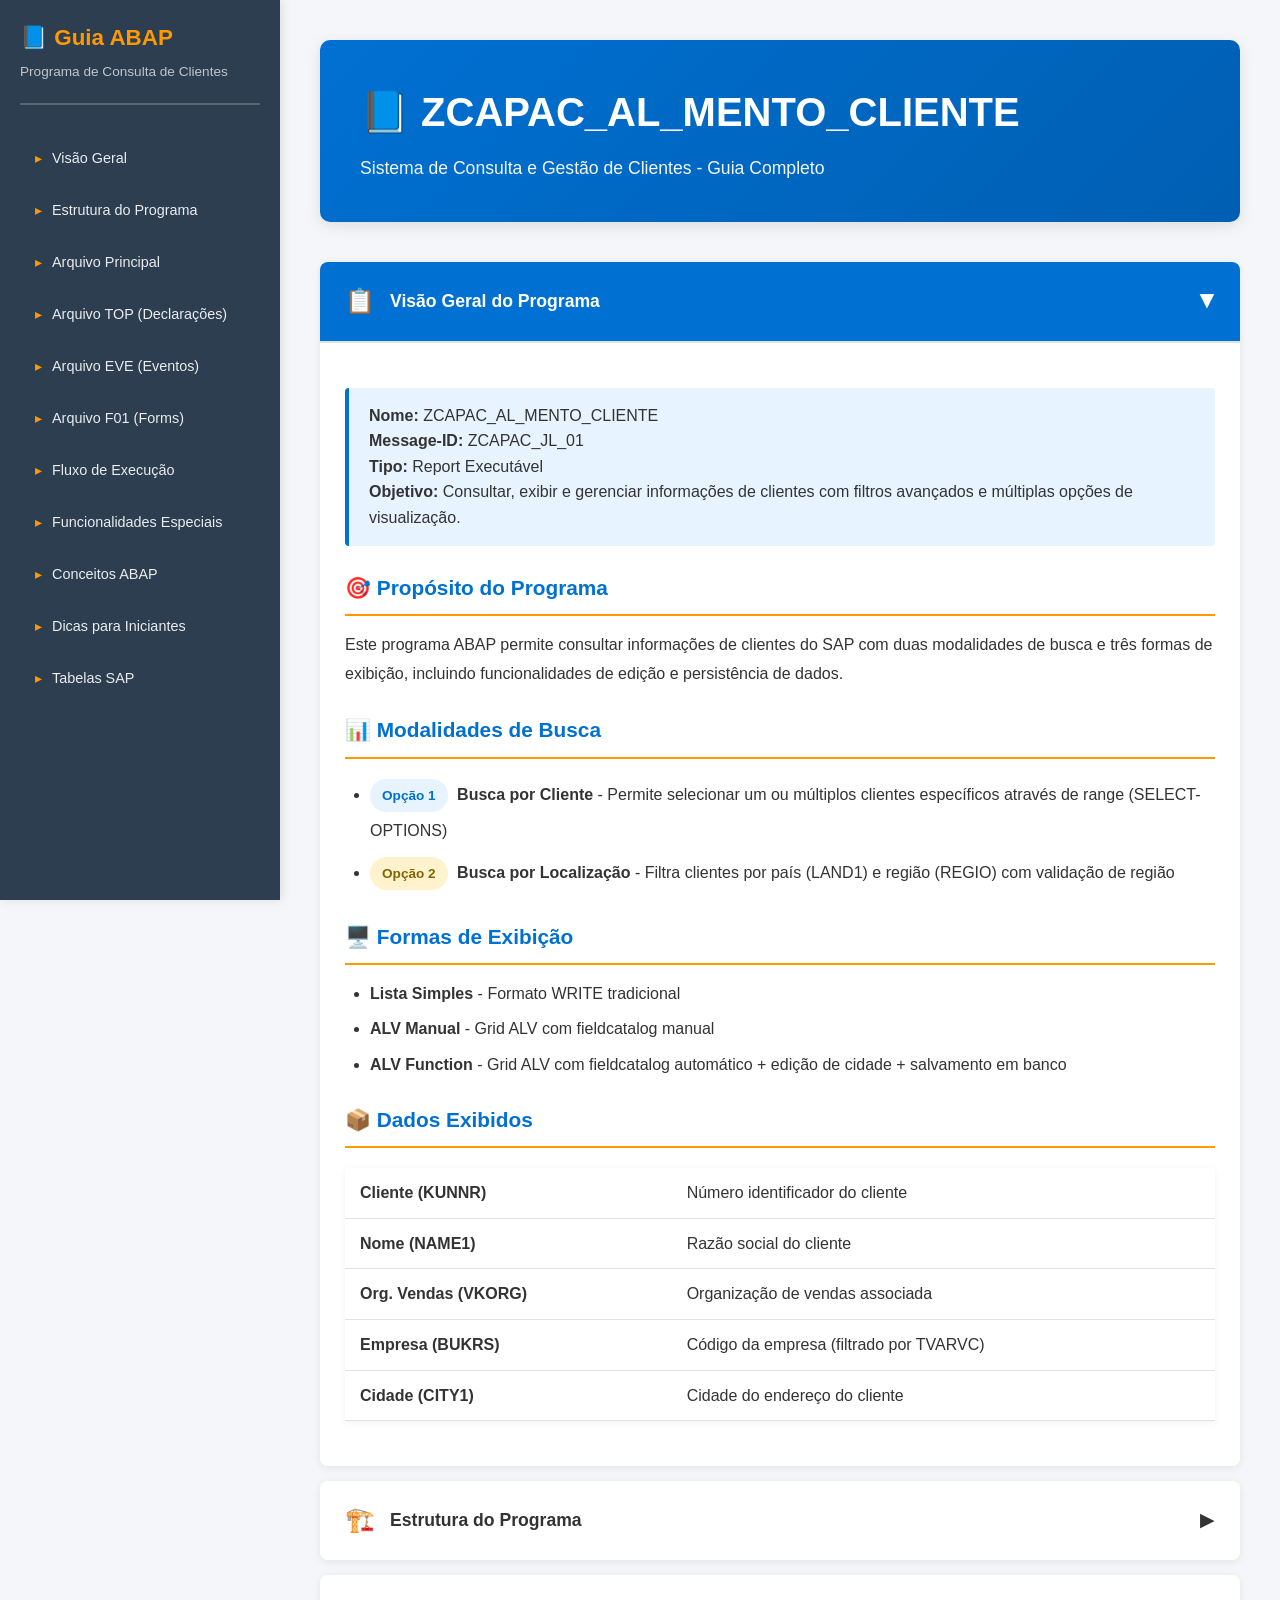
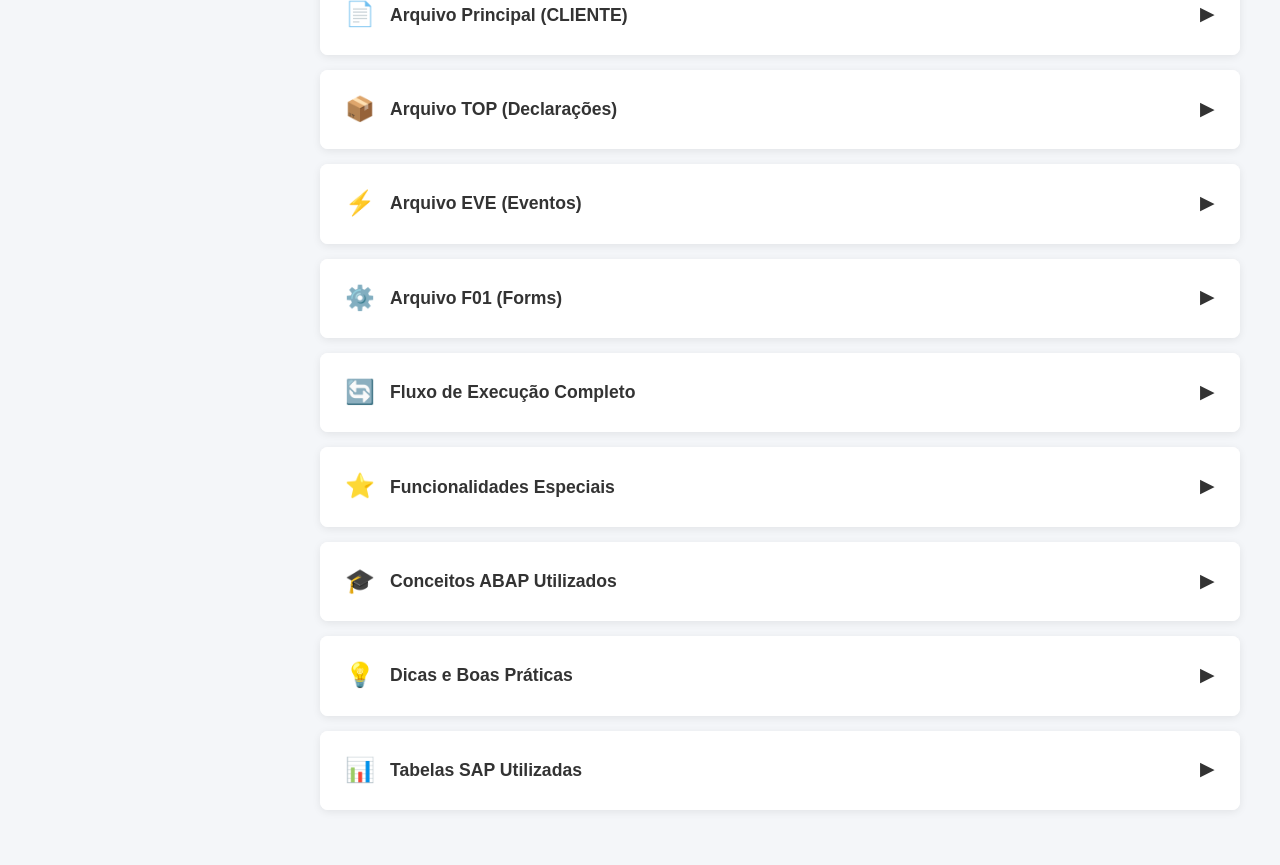
==== commit 1de1fa22: "Update index.html" ====
--- a/index.html
+++ b/index.html
@@ -4,7 +4,7 @@
 <head>
     <meta charset="UTF-8">
     <meta name="viewport" content="width=device-width, initial-scale=1.0">
-    <title>Guia ABAP - Programa de Consulta de Clientes</title>
+    <title>Guia ABAP - ZCAPAC_AL_MENTO_CLIENTE</title>
     <link rel="stylesheet" href="style.css">
     <script src="script.js" defer></script>
 </head>
@@ -25,18 +25,18 @@
                 <li><a href="#arquivo-eve" class="menu-link">Arquivo EVE (Eventos)</a></li>
                 <li><a href="#arquivo-f01" class="menu-link">Arquivo F01 (Forms)</a></li>
                 <li><a href="#fluxo-execucao" class="menu-link">Fluxo de Execução</a></li>
+                <li><a href="#funcionalidades" class="menu-link">Funcionalidades Especiais</a></li>
                 <li><a href="#conceitos" class="menu-link">Conceitos ABAP</a></li>
                 <li><a href="#dicas" class="menu-link">Dicas para Iniciantes</a></li>
                 <li><a href="#tabelas" class="menu-link">Tabelas SAP</a></li>
-                <li><a href="#resultado" class="menu-link">Resultado Final</a></li>
             </ul>
         </nav>
 
         <!-- Main Content -->
         <main class="main-content">
             <div class="hero">
-                <h1>📘 Guia Explicativo - Programa ABAP</h1>
-                <p>Consulta de Clientes - Um guia completo para iniciantes</p>
+                <h1>📘 ZCAPAC_AL_MENTO_CLIENTE</h1>
+                <p>Sistema de Consulta e Gestão de Clientes - Guia Completo</p>
             </div>
 
             <!-- Visão Geral -->
@@ -54,18 +54,50 @@
                             <div class="accordion-body">
                                 <div class="info-box">
                                     <strong>Nome:</strong> ZCAPAC_AL_MENTO_CLIENTE<br>
-                                    <strong>Objetivo:</strong> Consultar e exibir informações de clientes com base em
-                                    diferentes critérios de seleção.
+                                    <strong>Message-ID:</strong> ZCAPAC_JL_01<br>
+                                    <strong>Tipo:</strong> Report Executável<br>
+                                    <strong>Objetivo:</strong> Consultar, exibir e gerenciar informações de clientes com filtros avançados e múltiplas opções de visualização.
                                 </div>
-                                <p>Este programa ABAP permite consultar informações de clientes no SAP de duas formas:
-                                </p>
-                                <ul>
-                                    <li><strong>Busca por número de cliente</strong> - Permite selecionar um ou mais
-                                        clientes específicos</li>
-                                    <li><strong>Busca por localização</strong> - Filtra clientes por país e região</li>
-                                </ul>
-                                <p>Os dados exibidos incluem: número do cliente, nome, organização de vendas, empresa e
-                                    cidade.</p>
+
+                                <h3>🎯 Propósito do Programa</h3>
+                                <p>Este programa ABAP permite consultar informações de clientes do SAP com duas modalidades de busca e três formas de exibição, incluindo funcionalidades de edição e persistência de dados.</p>
+
+                                <h3>📊 Modalidades de Busca</h3>
+                                <ul>
+                                    <li><span class="badge badge-blue">Opção 1</span> <strong>Busca por Cliente</strong> - Permite selecionar um ou múltiplos clientes específicos através de range (SELECT-OPTIONS)</li>
+                                    <li><span class="badge badge-orange">Opção 2</span> <strong>Busca por Localização</strong> - Filtra clientes por país (LAND1) e região (REGIO) com validação de região</li>
+                                </ul>
+
+                                <h3>🖥️ Formas de Exibição</h3>
+                                <ul>
+                                    <li><strong>Lista Simples</strong> - Formato WRITE tradicional</li>
+                                    <li><strong>ALV Manual</strong> - Grid ALV com fieldcatalog manual</li>
+                                    <li><strong>ALV Function</strong> - Grid ALV com fieldcatalog automático + edição de cidade + salvamento em banco</li>
+                                </ul>
+
+                                <h3>📦 Dados Exibidos</h3>
+                                <table>
+                                    <tr>
+                                        <td><strong>Cliente (KUNNR)</strong></td>
+                                        <td>Número identificador do cliente</td>
+                                    </tr>
+                                    <tr>
+                                        <td><strong>Nome (NAME1)</strong></td>
+                                        <td>Razão social do cliente</td>
+                                    </tr>
+                                    <tr>
+                                        <td><strong>Org. Vendas (VKORG)</strong></td>
+                                        <td>Organização de vendas associada</td>
+                                    </tr>
+                                    <tr>
+                                        <td><strong>Empresa (BUKRS)</strong></td>
+                                        <td>Código da empresa (filtrado por TVARVC)</td>
+                                    </tr>
+                                    <tr>
+                                        <td><strong>Cidade (CITY1)</strong></td>
+                                        <td>Cidade do endereço do cliente</td>
+                                    </tr>
+                                </table>
                             </div>
                         </div>
                     </div>
@@ -85,32 +117,50 @@
                         </div>
                         <div class="accordion-content">
                             <div class="accordion-body">
-                                <p>O programa segue o padrão modular ABAP, dividido em <strong>4 arquivos</strong>:</p>
-
-                                <pre><code>ZCAPAC_AL_MENTO_CLIENTE (Principal)
-├── ZCAPAC_AL_MENTO_TOP    → Declarações e tipos
-├── ZCAPAC_AL_MENTO_EVE    → Eventos da tela
-└── ZCAPAC_AL_MENTO_F01    → Sub-rotinas (Forms)</code></pre>
+                                <p>O programa segue o padrão modular ABAP, dividido em <strong>4 arquivos INCLUDE</strong>:</p>
+
+                                <pre><code>ZCAPAC_AL_MENTO_CLIENTE (Principal - 42 linhas)
+├── ZCAPAC_JL_MENTO_TOP    → Declarações, TYPES e DATA (77 linhas)
+├── ZCAPAC_JL_MENTO_EVE    → Eventos da tela de seleção (54 linhas)
+└── ZCAPAC_JL_MENTO_F01    → Sub-rotinas/FORMs (320+ linhas)</code></pre>
 
                                 <div class="success-box">
-                                    <strong>🎯 Por que modularizar?</strong><br>
-                                    - Melhor organização do código<br>
-                                    - Facilita manutenção<br>
-                                    - Permite reutilização<br>
-                                    - Segue boas práticas ABAP
+                                    <strong>🎯 Vantagens da Modularização:</strong><br>
+                                    ✓ Separação clara de responsabilidades<br>
+                                    ✓ Facilita manutenção e debug<br>
+                                    ✓ Permite trabalho em equipe<br>
+                                    ✓ Reutilização de código<br>
+                                    ✓ Segue boas práticas SAP
                                 </div>
 
-                                <h4>Função de cada arquivo:</h4>
-                                <ul>
-                                    <li><span class="badge badge-blue">TOP</span> Declara tabelas, tipos e estruturas de
-                                        dados</li>
-                                    <li><span class="badge badge-orange">EVE</span> Controla eventos da tela de seleção
-                                    </li>
-                                    <li><span class="badge badge-green">F01</span> Contém a lógica de negócio (Forms)
-                                    </li>
-                                    <li><span class="badge badge-blue">Principal</span> Orquestra o programa e inclui os
-                                        demais</li>
-                                </ul>
+                                <h4>📁 Função de cada arquivo:</h4>
+                                <table>
+                                    <tr>
+                                        <th>Arquivo</th>
+                                        <th>Responsabilidade</th>
+                                        <th>Conteúdo</th>
+                                    </tr>
+                                    <tr>
+                                        <td><span class="badge badge-blue">CLIENTE</span></td>
+                                        <td>Orquestração</td>
+                                        <td>REPORT, tela de seleção, START-OF-SELECTION</td>
+                                    </tr>
+                                    <tr>
+                                        <td><span class="badge badge-blue">TOP</span></td>
+                                        <td>Declarações</td>
+                                        <td>TABLES, TYPES, DATA globais</td>
+                                    </tr>
+                                    <tr>
+                                        <td><span class="badge badge-orange">EVE</span></td>
+                                        <td>Eventos</td>
+                                        <td>INITIALIZATION, AT SELECTION-SCREEN, OUTPUT</td>
+                                    </tr>
+                                    <tr>
+                                        <td><span class="badge badge-green">F01</span></td>
+                                        <td>Lógica</td>
+                                        <td>FORMs com toda lógica de negócio</td>
+                                    </tr>
+                                </table>
                             </div>
                         </div>
                     </div>
@@ -130,68 +180,69 @@
                         </div>
                         <div class="accordion-content">
                             <div class="accordion-body">
-                                <h3>🔹 Cabeçalho</h3>
-                                <pre><code>REPORT zcapac_al_mento_cliente MESSAGE-ID ZCAPAC_AL_01.</code></pre>
-                                <ul>
-                                    <li><code>REPORT</code> - Define o início de um programa executável</li>
-                                    <li><code>MESSAGE-ID</code> - Define a classe de mensagens usada no programa</li>
-                                </ul>
-
-                                <h3>🔹 Include TOP</h3>
-                                <pre><code>INCLUDE zcapac_al_mento_top.</code></pre>
-                                <div class="info-box">
-                                    <strong>Onde:</strong> Logo no início do programa<br>
-                                    <strong>Função:</strong> Inclui as declarações de tabelas e tipos<br>
-                                    <strong>Por quê:</strong> Organização - separa declarações da lógica
-                                </div>
-
-                                <h3>🔹 Tela de Seleção - BLOCO 1</h3>
+                                <h3>🔹 1. Cabeçalho do Report</h3>
+                                <pre><code>REPORT zcapac_jl_mento_cliente MESSAGE-ID ZCAPAC_JL_01.</code></pre>
+                                <ul>
+                                    <li><code>REPORT</code> - Define um programa executável (tipo R)</li>
+                                    <li><code>MESSAGE-ID</code> - Define classe de mensagens ZCAPAC_JL_01 para usar MESSAGE s000, e001, etc.</li>
+                                </ul>
+
+                                <h3>🔹 2. Include TOP (Declarações)</h3>
+                                <pre><code>INCLUDE zcapac_jl_mento_top.</code></pre>
+                                <p>Inclui todas as declarações: TABLES, TYPES e variáveis globais.</p>
+
+                                <h3>🔹 3. Tela de Seleção - BLOCO 1</h3>
                                 <pre><code>SELECTION-SCREEN BEGIN OF BLOCK bloco1 WITH FRAME TITLE text-t01.
   SELECT-OPTIONS: s_kunnr FOR kna1-kunnr MODIF ID m1.
-  
+
   PARAMETERS: p_land1 TYPE kna1-land1 MODIF ID m2,
               p_regio TYPE kna1-regio MODIF ID m2.
 SELECTION-SCREEN END OF BLOCK bloco1.</code></pre>
 
-                                <h4>Componentes:</h4>
-                                <ul>
-                                    <li><code>s_kunnr</code> - Permite selecionar faixa de números de clientes (MODIF ID
-                                        m1)</li>
-                                    <li><code>p_land1</code> - Campo para País (MODIF ID m2)</li>
-                                    <li><code>p_regio</code> - Campo para Região (MODIF ID m2)</li>
-                                    <li><code>MODIF ID</code> - Identificador para controle de exibição dinâmica</li>
-                                </ul>
-
-                                <h3>🔹 Tela de Seleção - BLOCO 2</h3>
+                                <div class="info-box">
+                                    <strong>SELECT-OPTIONS s_kunnr:</strong> Range de clientes (permite múltiplos valores, intervalos, exclusões)<br>
+                                    <strong>PARAMETERS p_land1/p_regio:</strong> Campos simples para país e região<br>
+                                    <strong>MODIF ID m1/m2:</strong> Grupos de modificação para controle dinâmico de tela
+                                </div>
+
+                                <h3>🔹 4. Tela de Seleção - BLOCO 2</h3>
                                 <pre><code>SELECTION-SCREEN BEGIN OF BLOCK bloco2 WITH FRAME TITLE text-t02.
   PARAMETERS: r_op1 RADIOBUTTON GROUP r1 USER-COMMAND com1 DEFAULT 'X',
               r_op2 RADIOBUTTON GROUP r1.
+
+  SELECTION-SCREEN SKIP 1.
+  
+  PARAMETERS: p_alv    TYPE c AS CHECKBOX DEFAULT 'X',
+              p_manual TYPE c AS CHECKBOX DEFAULT ''.
 SELECTION-SCREEN END OF BLOCK bloco2.</code></pre>
 
                                 <ul>
-                                    <li><code>r_op1</code> - Opção 1: Busca por número de cliente (padrão)</li>
-                                    <li><code>r_op2</code> - Opção 2: Busca por país/região</li>
-                                    <li><code>USER-COMMAND com1</code> - Dispara evento ao clicar (atualiza tela)</li>
-                                </ul>
-
-                                <h3>🔹 Botão de Função</h3>
-                                <pre><code>SELECTION-SCREEN FUNCTION KEY 1.</code></pre>
-                                <p>Cria um botão personalizado na tela (F1), configurado no evento INITIALIZATION.</p>
-
-                                <h3>🔹 Eventos do Programa</h3>
-                                <pre><code>INCLUDE zcapac_al_mento_eve.
-
-START-OF-SELECTION.
+                                    <li><code>r_op1/r_op2</code> - Radiobuttons para escolher modo de busca</li>
+                                    <li><code>USER-COMMAND com1</code> - Dispara evento AT SELECTION-SCREEN OUTPUT para controlar visibilidade</li>
+                                    <li><code>p_alv</code> - Checkbox para usar ALV (marcado por padrão)</li>
+                                    <li><code>p_manual</code> - Checkbox para usar fieldcatalog manual</li>
+                                </ul>
+
+                                <h3>🔹 5. Botões de Função</h3>
+                                <pre><code>SELECTION-SCREEN FUNCTION KEY 1.
+SELECTION-SCREEN FUNCTION KEY 2.</code></pre>
+                                <p>Cria 2 botões customizados na barra de ferramentas (FC01 e FC02).</p>
+
+                                <h3>🔹 6. Include Eventos</h3>
+                                <pre><code>INCLUDE zcapac_jl_mento_eve.</code></pre>
+                                <p>Inclui todos os eventos: INITIALIZATION, AT SELECTION-SCREEN, etc.</p>
+
+                                <h3>🔹 7. Processamento Principal</h3>
+                                <pre><code>START-OF-SELECTION.
   PERFORM zf_seleciona_dados.
 
 END-OF-SELECTION.
-  INCLUDE zcapac_al_mento_f01.</code></pre>
-
-                                <div class="warning-box">
-                                    <strong>⚡ START-OF-SELECTION:</strong> Executado ao pressionar F8<br>
-                                    <strong>📌 PERFORM:</strong> Chama a sub-rotina que busca os dados<br>
-                                    <strong>📦 END-OF-SELECTION:</strong> Inclui as sub-rotinas (Forms)
-                                </div>
+  INCLUDE zcapac_jl_mento_f01.</code></pre>
+                                <ul>
+                                    <li><code>START-OF-SELECTION</code> - Evento disparado após validação da tela</li>
+                                    <li><code>PERFORM zf_seleciona_dados</code> - Chama FORM principal que inicia processamento</li>
+                                    <li>Include F01 no final (poderia ser no início também)</li>
+                                </ul>
                             </div>
                         </div>
                     </div>
@@ -211,52 +262,78 @@
                         </div>
                         <div class="accordion-content">
                             <div class="accordion-body">
-                                <h3>🔹 Tabelas Utilizadas</h3>
+                                <h3>🔹 1. Declaração de Tabelas</h3>
                                 <pre><code>TABLES: kna1, knvv, knb1, adrc, sscrfields.</code></pre>
-
-                                <ul>
-                                    <li><code>kna1</code> - Dados mestres de clientes</li>
-                                    <li><code>knvv</code> - Dados de vendas do cliente</li>
-                                    <li><code>knb1</code> - Dados contábeis do cliente</li>
-                                    <li><code>adrc</code> - Endereços</li>
-                                    <li><code>sscrfields</code> - Campos de controle da tela de seleção</li>
-                                </ul>
-
-                                <h3>🔹 Estrutura de Saída</h3>
+                                <p>Declara tabelas para uso em SELECT-OPTIONS e controle de tela (sscrfields).</p>
+
+                                <h3>🔹 2. Estruturas Customizadas (TYPES)</h3>
+
+                                <h4>tp_saida - Estrutura de Saída</h4>
                                 <pre><code>BEGIN OF tp_saida,
-  cliente  TYPE kna1-kunnr,
-  nome     TYPE kna1-name1,
-  org_vend TYPE knvv-vkorg,
-  empresa  TYPE knb1-bukrs,
-  cidade   TYPE adrc-city1,
-END OF tp_saida,</code></pre>
+  kunnr   TYPE kunnr,      "Cliente
+  name1   TYPE name1_gp,   "Nome
+  vkorg   TYPE vkorg,      "Org. Vendas
+  empresa TYPE bukrs,      "Empresa
+  cidade  TYPE ad_city1,   "Cidade
+END OF tp_saida,
+tp_t_saida TYPE STANDARD TABLE OF tp_saida</code></pre>
+                                <p>Estrutura otimizada contendo apenas campos necessários para exibição.</p>
+
+                                <h4>tp_kna1 - Cliente</h4>
+                                <pre><code>BEGIN OF tp_kna1,
+  kunnr TYPE kunnr,
+  name1 TYPE name1_gp,
+  land1 TYPE land1_gp,
+  regio TYPE regio,
+  adrnr TYPE adrnr,
+END OF tp_kna1,
+tp_t_kna1 TYPE TABLE OF tp_kna1</code></pre>
+
+                                <h4>tp_knvv - Dados de Vendas</h4>
+                                <pre><code>BEGIN OF tp_knvv,
+  kunnr TYPE kunnr,
+  vkorg TYPE vkorg,
+END OF tp_knvv,
+tp_t_knvv TYPE TABLE OF tp_knvv</code></pre>
+
+                                <h4>tp_knb1 - Dados Contábeis</h4>
+                                <pre><code>BEGIN OF tp_knb1,
+  kunnr TYPE kunnr,
+  bukrs TYPE bukrs,
+END OF tp_knb1,
+tp_t_knb1 TYPE TABLE OF tp_knb1</code></pre>
+
+                                <h4>tp_adrc - Endereços</h4>
+                                <pre><code>BEGIN OF tp_adrc,
+  addrnumber TYPE ad_addrnum,
+  city1      TYPE ad_city1,
+END OF tp_adrc,
+tp_t_adrc TYPE TABLE OF tp_adrc</code></pre>
+
+                                <h4>tp_tvarvc_full - Parâmetros Sistema</h4>
+                                <pre><code>BEGIN OF tp_tvarvc_full,
+  sign TYPE tvarv_sign,
+  opti TYPE tvarv_opti,
+  low  TYPE rvari_val_255,
+  high TYPE rvari_val_255,
+END OF tp_tvarvc_full,
+tp_t_tvarvc_full TYPE TABLE OF tp_tvarvc_full</code></pre>
+
+                                <h3>🔹 3. Variáveis Globais</h3>
+                                <pre><code>DATA: tg_alv   TYPE tp_t_saida,
+      tg_alv_2 TYPE TABLE OF zst_capac_jl_01.</code></pre>
+                                <ul>
+                                    <li><code>tg_alv</code> - Tabela interna para ALV manual</li>
+                                    <li><code>tg_alv_2</code> - Tabela interna baseada em estrutura DDIC (para ALV function)</li>
+                                </ul>
 
                                 <div class="success-box">
-                                    <strong>💡 Função:</strong> Define estrutura final dos dados exibidos<br>
-                                    <strong>📊 Campos:</strong> Cliente, Nome, Organização de Vendas, Empresa, Cidade
+                                    <strong>💡 Por que criar TYPES customizados?</strong><br>
+                                    ✓ Evita SELECT * (melhora performance)<br>
+                                    ✓ Apenas campos necessários<br>
+                                    ✓ Facilita manutenção<br>
+                                    ✓ Permite nomear campos de forma clara
                                 </div>
-
-                                <h3>🔹 Estrutura KNA1 (Cliente)</h3>
-                                <pre><code>BEGIN OF tp_kna1,
-  kunnr TYPE kunnr,      → Número do cliente
-  name1 TYPE name1_gp,   → Nome
-  land1 TYPE land1_gp,   → País
-  regio TYPE regio,      → Região
-  adrnr TYPE adrnr,      → Número do endereço
-END OF tp_kna1,</code></pre>
-
-                                <div class="info-box">
-                                    <strong>🎯 Função:</strong> Estrutura otimizada para seleção de dados<br>
-                                    <strong>⚡ Por quê:</strong> Busca apenas campos necessários (performance)
-                                </div>
-
-                                <h3>🔹 Outras Estruturas</h3>
-                                <ul>
-                                    <li><code>tp_knvv</code> → Organização de vendas</li>
-                                    <li><code>tp_knb1</code> → Empresa do cliente</li>
-                                    <li><code>tp_adrc</code> → Endereço/Cidade</li>
-                                    <li><code>tp_tvarvc_full</code> → Parâmetros de configuração</li>
-                                </ul>
                             </div>
                         </div>
                     </div>
@@ -270,75 +347,83 @@
                         <div class="accordion-header">
                             <div class="accordion-title">
                                 <span class="accordion-icon">⚡</span>
-                                <span>Arquivo EVE (Eventos da Tela)</span>
+                                <span>Arquivo EVE (Eventos)</span>
                             </div>
                             <span class="accordion-arrow">▶</span>
                         </div>
                         <div class="accordion-content">
                             <div class="accordion-body">
-                                <h3>🔹 INITIALIZATION</h3>
+                                <h3>🔹 1. INITIALIZATION</h3>
+                                <p>Executado antes da tela de seleção ser exibida. Configura botões de função.</p>
                                 <pre><code>INITIALIZATION.
   DATA: wl_action TYPE smp_dyntxt.
-  
+
   wl_action-text = text-t03.
   wl_action-icon_text = text-t03.
   wl_action-quickinfo = text-t03.
   wl_action-icon_id = icon_personal_settings.
-  
-  sscrfields-functxt_01 = wl_action.</code></pre>
-
-                                <div class="info-box">
-                                    <strong>⏰ Quando:</strong> Antes da tela aparecer (1ª vez)<br>
-                                    <strong>🎯 Função:</strong> Configura o botão F1 com ícone e texto<br>
-                                    <strong>✅ Resultado:</strong> Botão "Configurações Pessoais" aparece na tela
-                                </div>
-
-                                <h3>🔹 AT SELECTION-SCREEN ON p_regio</h3>
+  sscrfields-functxt_01 = wl_action.
+
+  CLEAR wl_action.
+  wl_action-text = text-t04.
+  wl_action-icon_text = text-t04.
+  wl_action-quickinfo = text-t04.
+  wl_action-icon_id = icon_assign.
+  sscrfields-functxt_02 = wl_action.</code></pre>
+                                <ul>
+                                    <li>Configura FC01 com ícone de configurações pessoais</li>
+                                    <li>Configura FC02 com ícone de atribuição</li>
+                                    <li>Textos vêm de text-symbols</li>
+                                </ul>
+
+                                <h3>🔹 2. AT SELECTION-SCREEN ON p_regio</h3>
+                                <p>Valida campo região quando usuário sair dele (validação de campo).</p>
                                 <pre><code>AT SELECTION-SCREEN ON p_regio.
   PERFORM zf_valida_regio.</code></pre>
-
-                                <ul>
-                                    <li><strong>Quando:</strong> Ao sair do campo p_regio (região)</li>
-                                    <li><strong>Função:</strong> Valida se a região existe</li>
-                                    <li><strong>Chama:</strong> Form zf_valida_regio</li>
-                                </ul>
-
-                                <h3>🔹 AT SELECTION-SCREEN</h3>
+                                <p>Chama FORM que valida se região existe usando function module customizada.</p>
+
+                                <h3>🔹 3. AT SELECTION-SCREEN</h3>
+                                <p>Executado quando usuário clica nos botões de função.</p>
                                 <pre><code>AT SELECTION-SCREEN.
   CASE sy-ucomm.
     WHEN 'FC01'.
-      PERFORM zf_exibe_cliente.
+      PERFORM zf_exibe_cliente.  "Exibe transação XD03
+    WHEN 'FC02'.
+      PERFORM zf_exibe_stvarv.   "Exibe transação STVARV
   ENDCASE.</code></pre>
-
-                                <ul>
-                                    <li><strong>Quando:</strong> Ao clicar em botões da tela</li>
-                                    <li><code>sy-ucomm</code> - Código do comando executado</li>
-                                    <li><code>FC01</code> - Código do botão F1</li>
-                                    <li><strong>Função:</strong> Abre tela de cliente (XD03)</li>
-                                </ul>
-
-                                <h3>🔹 AT SELECTION-SCREEN OUTPUT</h3>
+                                <ul>
+                                    <li><code>sy-ucomm</code> - Contém o código do botão pressionado</li>
+                                    <li>FC01 - Abre dados do cliente</li>
+                                    <li>FC02 - Abre manutenção de variáveis</li>
+                                </ul>
+
+                                <h3>🔹 4. AT SELECTION-SCREEN OUTPUT</h3>
+                                <p>Controla visibilidade de campos baseado em radiobuttons.</p>
                                 <pre><code>AT SELECTION-SCREEN OUTPUT.
   LOOP AT SCREEN.
     IF r_op1 IS NOT INITIAL.
       CASE screen-group1.
         WHEN 'M1'.
-          screen-active = 1.  → Ativa campos do grupo M1
+          screen-active = 1.  "Mostra s_kunnr
         WHEN 'M2'.
-          screen-active = 0.  → Desativa campos do grupo M2
+          screen-active = 0.  "Esconde p_land1/p_regio
       ENDCASE.
     ELSE.
-      [... inverso ...]
+      CASE screen-group1.
+        WHEN 'M1'.
+          screen-active = 0.  "Esconde s_kunnr
+        WHEN 'M2'.
+          screen-active = 1.  "Mostra p_land1/p_regio
+      ENDCASE.
     ENDIF.
     MODIFY SCREEN.
   ENDLOOP.</code></pre>
 
-                                <div class="success-box">
-                                    <strong>⏰ Quando:</strong> Antes de exibir a tela (sempre)<br>
-                                    <strong>🎯 Função:</strong> Controla quais campos aparecem<br>
-                                    <strong>📌 Lógica:</strong><br>
-                                    - Se r_op1 marcado → mostra s_kunnr (M1), esconde p_land1/p_regio (M2)<br>
-                                    - Se r_op2 marcado → esconde s_kunnr (M1), mostra p_land1/p_regio (M2)
+                                <div class="info-box">
+                                    <strong>Lógica:</strong><br>
+                                    • Se r_op1 marcado → Mostra s_kunnr (M1), esconde p_land1/p_regio (M2)<br>
+                                    • Se r_op2 marcado → Esconde s_kunnr (M1), mostra p_land1/p_regio (M2)<br>
+                                    <strong>Efeito:</strong> Tela dinâmica que se adapta à opção escolhida
                                 </div>
                             </div>
                         </div>
@@ -352,38 +437,24 @@
                     <div class="accordion-item">
                         <div class="accordion-header">
                             <div class="accordion-title">
-                                <span class="accordion-icon">🔧</span>
-                                <span>Arquivo F01 (Sub-rotinas)</span>
+                                <span class="accordion-icon">⚙️</span>
+                                <span>Arquivo F01 (Forms)</span>
                             </div>
                             <span class="accordion-arrow">▶</span>
                         </div>
                         <div class="accordion-content">
                             <div class="accordion-body">
                                 <h3>🔹 FORM zf_seleciona_dados</h3>
-
-                                <h4>Bloco 1: Declarações</h4>
-                                <pre><code>DATA: vl_bukrs       TYPE bukrs,
-      tl_kna1        TYPE tp_t_kna1,
-      tl_knvv        TYPE tp_t_knvv,
-      tl_knb1        TYPE tp_t_knb1,
-      tl_adrc        TYPE tp_t_adrc,
-      tl_tvarvc_full TYPE tp_t_tvarvc_full.</code></pre>
-                                <p>Declara variáveis locais (tabelas internas)</p>
-
-                                <h4>Bloco 2: Busca Parâmetros</h4>
+                                <p><strong>Propósito:</strong> Buscar dados de clientes e tabelas relacionadas.</p>
+
+                                <h4>1. Busca Parâmetros Sistema (TVARVC)</h4>
                                 <pre><code>SELECT sign opti low high
   INTO TABLE tl_tvarvc_full
   FROM tvarvc
-  WHERE name = 'ZCAPAC_AL_BUKRS_S' AND
-        type = 'S'.</code></pre>
-
-                                <div class="info-box">
-                                    <strong>🎯 Função:</strong> Busca empresas permitidas (filtro)<br>
-                                    <strong>📦 tvarvc:</strong> Tabela de variáveis/parâmetros do sistema<br>
-                                    <strong>💼 Uso posterior:</strong> Filtrar clientes por empresa autorizada
-                                </div>
-
-                                <h4>Bloco 3: Seleção Condicional</h4>
+  WHERE name = 'ZCAPAC_JL_BUKRS_S' AND type = 'S'.</code></pre>
+                                <p>Busca lista de empresas permitidas configuradas em TVARVC.</p>
+
+                                <h4>2. Busca Clientes (KNA1)</h4>
                                 <pre><code>IF r_op1 IS NOT INITIAL.
   SELECT kunnr name1 land1 regio adrnr
     INTO TABLE tl_kna1
@@ -396,106 +467,269 @@
     WHERE land1 = p_land1
     AND regio = p_regio.
 ENDIF.</code></pre>
-
-                                <ul>
-                                    <li><strong>Opção 1:</strong> Busca por número de cliente</li>
-                                    <li><strong>Opção 2:</strong> Busca por país e região</li>
-                                </ul>
-
-                                <h4>Bloco 4: Seleções Complementares</h4>
-                                <pre><code>IF sy-subrc IS INITIAL.
-  SELECT kunnr vkorg
-    FROM knvv
-    INTO TABLE tl_knvv
-    FOR ALL ENTRIES IN tl_kna1
-    WHERE kunnr EQ tl_kna1-kunnr.</code></pre>
-
-                                <div class="success-box">
-                                    <strong>✅ sy-subrc IS INITIAL:</strong> Se encontrou clientes<br>
-                                    <strong>⚡ FOR ALL ENTRIES:</strong> Busca dados relacionados aos clientes
-                                    encontrados<br>
-                                    <strong>📊 Busca:</strong><br>
-                                    - Organização de vendas (knvv)<br>
-                                    - Empresa (knb1)<br>
-                                    - Endereço/Cidade (adrc)
+                                <p>Busca de acordo com opção: por número cliente OU por país/região.</p>
+
+                                <h4>3. Busca Org. Vendas (KNVV)</h4>
+                                <pre><code>SELECT kunnr vkorg
+  FROM knvv
+  INTO TABLE tl_knvv
+  FOR ALL ENTRIES IN tl_kna1
+  WHERE kunnr EQ tl_kna1-kunnr.</code></pre>
+
+                                <h4>4. Busca Empresas (KNB1)</h4>
+                                <pre><code>SELECT kunnr bukrs
+  FROM knb1
+  INTO TABLE tl_knb1
+  FOR ALL ENTRIES IN tl_kna1
+  WHERE kunnr EQ tl_kna1-kunnr.
+
+IF sy-subrc IS INITIAL.
+  SORT tl_knb1 BY kunnr.
+ENDIF.</code></pre>
+                                <p>Ordena para usar BINARY SEARCH depois.</p>
+
+                                <h4>5. Busca Endereços (ADRC)</h4>
+                                <pre><code>SELECT addrnumber city1
+  INTO TABLE tl_adrc
+  FROM adrc
+  FOR ALL ENTRIES IN tl_kna1
+  WHERE addrnumber EQ tl_kna1-adrnr.
+
+IF sy-subrc IS INITIAL.
+  SORT tl_adrc BY addrnumber.
+ENDIF.</code></pre>
+
+                                <h4>6. Processa Dados</h4>
+                                <pre><code>PERFORM zf_trata_dados USING tl_kna1 tl_knvv tl_knb1 tl_adrc tl_tvarvc_full.</code></pre>
+
+                                <div class="warning-box">
+                                    <strong>⚠️ FOR ALL ENTRIES:</strong> Técnica essencial para evitar SELECTs dentro de LOOP. 
+                                    Cuidado: sempre verificar se tabela interna não está vazia antes!
                                 </div>
 
                                 <h3>🔹 FORM zf_trata_dados</h3>
-                                <p><strong>Função Principal:</strong> Processa os dados brutos e monta estrutura de
-                                    saída</p>
-
-                                <h4>Lógica do LOOP</h4>
+                                <p><strong>Propósito:</strong> Combinar dados de todas as tabelas em estrutura de saída.</p>
+
                                 <pre><code>LOOP AT ft_kna1 INTO wl_kna1.
-  wl_saida-cliente = wl_kna1-kunnr.
-  wl_saida-nome    = wl_kna1-name1.
-  
+  wl_saida-kunnr = wl_kna1-kunnr.
+  wl_saida-name1 = wl_kna1-name1.
+
+  "Busca org. vendas
   READ TABLE ft_knvv INTO wl_knvv WITH KEY kunnr = wl_kna1-kunnr.
   IF sy-subrc IS INITIAL.
-    wl_saida-org_vend = wl_knvv-vkorg.
-  ENDIF.</code></pre>
-
-                                <p><strong>Para cada cliente:</strong></p>
-                                <ol>
-                                    <li>Copia número e nome</li>
-                                    <li>Busca organização de vendas (READ TABLE)</li>
-                                    <li>Busca empresa (com BINARY SEARCH - mais rápido)</li>
-                                    <li>Valida se empresa está autorizada</li>
-                                    <li>Busca cidade</li>
-                                    <li>Adiciona à tabela de saída (APPEND)</li>
-                                </ol>
-
-                                <h4>Validação de Empresa</h4>
-                                <pre><code>READ TABLE ft_tvarvc TRANSPORTING NO FIELDS WITH KEY low = wl_knb1-bukrs.
-IF sy-subrc EQ 0.
-  wl_saida-empresa = wl_knb1-bukrs.
+    wl_saida-vkorg = wl_knvv-vkorg.
+  ENDIF.
+
+  "Busca empresa
+  READ TABLE ft_knb1 INTO wl_knb1 
+    WITH KEY kunnr = wl_kna1-kunnr BINARY SEARCH.
+  IF sy-subrc IS INITIAL.
+    "Verifica se empresa está na TVARVC
+    READ TABLE ft_tvarvc TRANSPORTING NO FIELDS 
+      WITH KEY low = wl_knb1-bukrs.
+    IF sy-subrc EQ 0.
+      wl_saida-empresa = wl_knb1-bukrs.
+    ELSE.
+      CLEAR wl_saida.
+      CONTINUE.  "Pula cliente se empresa não autorizada
+    ENDIF.
+  ELSE.
+    CLEAR wl_saida.
+    CONTINUE.
+  ENDIF.
+
+  "Busca cidade
+  READ TABLE ft_adrc INTO wl_adrc 
+    WITH KEY addrnumber = wl_kna1-adrnr BINARY SEARCH.
+  IF sy-subrc IS INITIAL.
+    wl_saida-cidade = wl_adrc-city1.
+  ENDIF.
+
+  APPEND wl_saida TO tl_saida.
+  CLEAR wl_saida.
+ENDLOOP.</code></pre>
+
+                                <div class="success-box">
+                                    <strong>✓ FILTRO IMPORTANTE:</strong> Apenas clientes cuja empresa (BUKRS) está na 
+                                    tabela TVARVC são incluídos no resultado. CONTINUE pula registros não autorizados.
+                                </div>
+
+                                <h4>Decisão de Exibição</h4>
+                                <pre><code>IF tl_saida IS NOT INITIAL.
+  IF p_alv IS NOT INITIAL.
+    PERFORM zf_monta_alv USING tl_saida ft_knvv.
+  ELSE.
+    PERFORM zf_imprime_dados USING tl_saida.
+  ENDIF.
 ELSE.
-  CLEAR wl_saida.
-  CONTINUE.  → Pula este cliente
+  MESSAGE e001.  "Não há dados
 ENDIF.</code></pre>
 
-                                <div class="warning-box">
-                                    <strong>🎯 Função:</strong> Verifica se empresa está na lista autorizada<br>
-                                    <strong>⏭️ CONTINUE:</strong> Ignora cliente se empresa não autorizada
-                                </div>
-
                                 <h3>🔹 FORM zf_imprime_dados</h3>
+                                <p><strong>Propósito:</strong> Exibir dados em formato lista simples (WRITE).</p>
                                 <pre><code>LOOP AT ft_output INTO wl_saida.
-  WRITE: / 'Cliente:', wl_saida-cliente, 
-           'Nome:', wl_saida-nome, 
-           'Org. Vendas:', wl_saida-org_vend,
+  WRITE: / 'Cliente:', wl_saida-kunnr, 
+           'Nome:', wl_saida-name1, 
+           'Org. Vendas:', wl_saida-vkorg,
            'Empresa:', wl_saida-empresa, 
            'Cidade:', wl_saida-cidade.
 ENDLOOP.</code></pre>
 
-                                <ul>
-                                    <li><code>WRITE</code> - Comando de saída</li>
-                                    <li><code>/</code> - Nova linha</li>
-                                </ul>
+                                <h3>🔹 FORM zf_monta_alv</h3>
+                                <p><strong>Propósito:</strong> Montar e exibir ALV Grid.</p>
+
+                                <h4>Preparação dos Dados</h4>
+                                <pre><code>tg_alv[] = ft_output[].  "Para ALV manual
+
+LOOP AT ft_output INTO DATA(wl_output).
+  CLEAR wl_alv2.
+  MOVE-CORRESPONDING wl_output TO wl_alv2.
+  wl_alv2-bukrs = wl_output-empresa.
+  wl_alv2-city1 = wl_output-cidade.
+  APPEND wl_alv2 TO tg_alv_2[].
+ENDLOOP.</code></pre>
+
+                                <h4>Filtro Específico</h4>
+                                <pre><code>IF p_manual IS INITIAL.
+  LOOP AT tg_alv_2[] INTO wl_alv2.
+    vl_tabix = sy-tabix.
+    IF wl_alv2-kunnr = '0000023425'.
+      DELETE tg_alv_2 INDEX sy-tabix.
+    ENDIF.
+  ENDLOOP.
+ENDIF.</code></pre>
+                                <p>Remove cliente específico hardcoded quando não é modo manual.</p>
+
+                                <h4>Exibição ALV</h4>
+                                <pre><code>IF p_manual IS INITIAL.
+  vl_command = 'USERCOMMAND'.
+  PERFORM zf_monta_fieldcat_function CHANGING tl_fieldcat.
+  
+  CALL FUNCTION 'REUSE_ALV_GRID_DISPLAY'
+    EXPORTING
+      i_callback_program      = sy-cprog
+      it_fieldcat             = tl_fieldcat
+      i_callback_user_command = vl_command
+    TABLES
+      t_outtab = tg_alv_2[]
+    EXCEPTIONS
+      program_error = 1
+      OTHERS = 2.
+ELSE.
+  PERFORM zf_monta_fieldcat CHANGING tl_fieldcat.
+  
+  CALL FUNCTION 'REUSE_ALV_GRID_DISPLAY'
+    EXPORTING
+      i_callback_program = sy-cprog
+      it_fieldcat = tl_fieldcat
+    TABLES
+      t_outtab = tg_alv[]
+    EXCEPTIONS
+      program_error = 1
+      OTHERS = 2.
+ENDIF.</code></pre>
+
+                                <h3>🔹 FORM zf_monta_fieldcat</h3>
+                                <p><strong>Propósito:</strong> Criar fieldcatalog manualmente.</p>
+                                <pre><code>wl_fieldcat-fieldname = 'CLIENTE'.
+wl_fieldcat-datatype = 'KUNNR'.
+wl_fieldcat-col_pos = '1'.
+wl_fieldcat-seltext_s = text-t08.
+wl_fieldcat-seltext_m = text-t08.
+wl_fieldcat-seltext_l = text-t08.
+APPEND wl_fieldcat TO ct_fieldcat[].</code></pre>
+                                <p>Repete para todos os campos: CLIENTE, NOME, ORG_VENDA, EMPRESA, CIDADE.</p>
+
+                                <h3>🔹 FORM zf_monta_fieldcat_function</h3>
+                                <p><strong>Propósito:</strong> Criar fieldcatalog automaticamente e customizar.</p>
+
+                                <h4>1. Gera Fieldcatalog Automático</h4>
+                                <pre><code>CALL FUNCTION 'REUSE_ALV_FIELDCATALOG_MERGE'
+  EXPORTING
+    i_structure_name = 'ZST_CAPAC_JL_01'
+  CHANGING
+    ct_fieldcat = ct_fieldcat.</code></pre>
+
+                                <h4>2. Customiza Campos</h4>
+                                <pre><code>LOOP AT ct_fieldcat ASSIGNING FIELD-SYMBOL(&lt;fs_fieldcat2&gt;).
+  CASE &lt;fs_fieldcat2&gt;-fieldname.
+    WHEN 'CITY1'.
+      &lt;fs_fieldcat2&gt;-edit = abap_true.  "Permite edição
+    WHEN 'VKORG' OR 'BUKRS'.
+      &lt;fs_fieldcat2&gt;-no_out = abap_true.  "Oculta colunas
+    WHEN 'KUNNR'.
+      &lt;fs_fieldcat2&gt;-seltext_s = text-t13.  "Muda texto
+      &lt;fs_fieldcat2&gt;-seltext_m = text-t13.
+      &lt;fs_fieldcat2&gt;-seltext_l = text-t13.
+  ENDCASE.
+ENDLOOP.</code></pre>
+
+                                <div class="info-box">
+                                    <strong>📝 Campo Editável:</strong> CITY1 pode ser editado diretamente no ALV.
+                                    Colunas VKORG e BUKRS ficam ocultas mas permanecem na estrutura de dados.
+                                </div>
+
+                                <h3>🔹 FORM usercommand</h3>
+                                <p><strong>Propósito:</strong> Capturar evento de salvamento no ALV e gravar no banco.</p>
+                                <pre><code>FORM usercommand USING r_ucomm LIKE sy-ucomm
+                       rs_selfield TYPE slis_selfield.
+
+  IF r_ucomm EQ '&DATA_SAVE'.
+    LOOP AT tg_alv_2 INTO DATA(wl_alv).
+      wl_clientes-kunnr = wl_alv-kunnr.
+      wl_clientes-name1 = wl_alv-name1.
+      wl_clientes-bukrs = wl_alv-bukrs.
+      APPEND wl_clientes TO tl_clientes[].
+    ENDLOOP.
+
+    IF tl_clientes[] IS NOT INITIAL.
+      MODIFY zcapac_jl_prog FROM TABLE tl_clientes[].
+      IF sy-subrc EQ 0.
+        COMMIT WORK.
+      ELSE.
+        ROLLBACK WORK.
+      ENDIF.
+    ENDIF.
+  ENDIF.
+ENDFORM.</code></pre>
+
+                                <div class="success-box">
+                                    <strong>💾 Salvamento:</strong> Quando usuário clica em salvar no ALV (&DATA_SAVE), 
+                                    dados editados são gravados na tabela customizada ZCAPAC_JL_PROG com controle de transação.
+                                </div>
 
                                 <h3>🔹 FORM zf_exibe_cliente</h3>
+                                <p><strong>Propósito:</strong> Exibir transação XD03 para o cliente selecionado.</p>
                                 <pre><code>CALL FUNCTION 'POPUP_TO_CONFIRM'
   EXPORTING
-    text_question         = text-t07
-    text_button_1         = text-t05
-    text_button_2         = text-t06
+    text_question = text-t07
+    text_button_1 = text-t05
+    text_button_2 = text-t06
+    default_button = '1'
+    display_cancel_button = 'X'
   IMPORTING
-    answer                = vl_resposta.</code></pre>
-
-                                <p>Exibe popup de confirmação: "Deseja imprimir?" com botões Sim/Não</p>
-
-                                <pre><code>IF vl_resposta EQ cl_resposta-sim.
-  SET PARAMETER ID 'KUN' FIELD s_kunnr-low.
-  CALL TRANSACTION 'XD03' AND SKIP FIRST SCREEN.</code></pre>
-
-                                <div class="info-box">
-                                    <strong>Se SIM:</strong><br>
-                                    - Define parâmetro KUN com número do cliente<br>
-                                    - Abre transação XD03 (Exibir Cliente)<br>
-                                    - SKIP FIRST SCREEN: Pula tela inicial
-                                </div>
+    answer = vl_resposta
+  EXCEPTIONS
+    text_not_found = 1
+    OTHERS = 2.
+
+IF sy-subrc EQ 0.
+  IF vl_resposta EQ cl_resposta-sim.
+    SET PARAMETER ID 'KUN' FIELD s_kunnr-low.
+    CALL TRANSACTION 'XD03' AND SKIP FIRST SCREEN.
+  ELSE.
+    RETURN.
+  ENDIF.
+ENDIF.</code></pre>
+                                <ul>
+                                    <li>Mostra popup de confirmação</li>
+                                    <li>Se sim: Preenche parâmetro KUN e chama XD03 (exibir cliente)</li>
+                                    <li>SKIP FIRST SCREEN pula tela inicial da transação</li>
+                                </ul>
 
                                 <h3>🔹 FORM zf_valida_regio</h3>
-                                <pre><code>CALL FUNCTION 'ZCAPAC_AL_CHECK_REGIO'
+                                <p><strong>Propósito:</strong> Validar se região existe.</p>
+                                <pre><code>CALL FUNCTION 'ZCAPAC_JL_CHECK_REGIO'
   EXPORTING
     iv_regio = p_regio
   IMPORTING
@@ -505,12 +739,12 @@
   MESSAGE s004 DISPLAY LIKE 'E' WITH p_regio.
   RETURN.
 ENDIF.</code></pre>
-
-                                <ul>
-                                    <li><strong>Função:</strong> Valida se região existe</li>
-                                    <li><strong>Function Module:</strong> Função customizada de validação</li>
-                                    <li><strong>Se inválida:</strong> Exibe mensagem de erro e interrompe</li>
-                                </ul>
+                                <p>Usa function module customizada para validação. Se inválida, exibe mensagem.</p>
+
+                                <h3>🔹 FORM zf_exibe_stvarv</h3>
+                                <p><strong>Propósito:</strong> Abrir transação de manutenção de variáveis.</p>
+                                <pre><code>CALL TRANSACTION 'STVARV'.</code></pre>
+                                <p>Simples chamada à transação STVARV para manutenção de TVARVC.</p>
                             </div>
                         </div>
                     </div>
@@ -530,40 +764,232 @@
                         </div>
                         <div class="accordion-content">
                             <div class="accordion-body">
+                                <h3>📊 Diagrama de Fluxo</h3>
                                 <div class="flow-diagram">
-                                    <pre><code>1. USUÁRIO ABRE O PROGRAMA
-   ↓
-2. INITIALIZATION
-   → Configura botão F1
-   ↓
+                                    <pre><code>
+1. INITIALIZATION
+   └─> Configura botões FC01 e FC02
+   
+2. Usuário preenche tela
+   └─> Marca r_op1 ou r_op2
+   └─> Preenche s_kunnr OU p_land1/p_regio
+   └─> Marca/desmarca p_alv e p_manual
+   
 3. AT SELECTION-SCREEN OUTPUT
-   → Mostra/Esconde campos conforme radio button
-   ↓
-4. USUÁRIO PREENCHE DADOS
-   ↓
-5. AT SELECTION-SCREEN ON p_regio (se preenchido)
-   → Valida região
-   ↓
-6. USUÁRIO CLICA EM BOTÃO F1 (opcional)
-   → AT SELECTION-SCREEN
-   → zf_exibe_cliente
-   → Abre XD03
-   ↓
-7. USUÁRIO PRESSIONA F8 (Executar)
-   ↓
-8. START-OF-SELECTION
-   → zf_seleciona_dados
-      ├─ Busca parâmetros (empresas)
-      ├─ Busca clientes (kna1)
-      ├─ Busca org.vendas (knvv)
-      ├─ Busca empresas (knb1)
-      ├─ Busca endereços (adrc)
-      └─ zf_trata_dados
-         ├─ Combina dados
-         ├─ Valida empresas
-         └─ zf_imprime_dados
-            └─ WRITE (exibe na tela)</code></pre>
+   └─> Mostra/esconde campos conforme radiobutton
+   
+4. AT SELECTION-SCREEN ON p_regio
+   └─> Valida região (se preenchida)
+   
+5. Usuário pode clicar FC01 ou FC02
+   AT SELECTION-SCREEN
+   ├─> FC01: Popup + XD03
+   └─> FC02: Abre STVARV
+   
+6. Usuário executa (F8)
+   START-OF-SELECTION
+   └─> PERFORM zf_seleciona_dados
+       ├─> SELECT TVARVC (empresas permitidas)
+       ├─> SELECT KNA1 (clientes)
+       ├─> SELECT KNVV (org. vendas)
+       ├─> SELECT KNB1 (empresas)
+       ├─> SELECT ADRC (endereços)
+       └─> PERFORM zf_trata_dados
+           ├─> LOOP clientes
+           ├─> READ vendas, empresas, endereços
+           ├─> Filtra por empresa TVARVC
+           └─> Monta tabela saída
+           
+7. Exibição
+   ├─> Se p_alv desmarcado
+   │   └─> PERFORM zf_imprime_dados
+   │       └─> WRITE lista simples
+   │
+   └─> Se p_alv marcado
+       └─> PERFORM zf_monta_alv
+           ├─> Prepara tg_alv ou tg_alv_2
+           ├─> Remove cliente '0000023425' (se não manual)
+           │
+           ├─> Se p_manual marcado
+           │   └─> zf_monta_fieldcat (manual)
+           │       └─> REUSE_ALV_GRID_DISPLAY
+           │
+           └─> Se p_manual desmarcado
+               └─> zf_monta_fieldcat_function (automático)
+                   ├─> REUSE_ALV_FIELDCATALOG_MERGE
+                   ├─> Customiza: CITY1 editável, oculta VKORG/BUKRS
+                   └─> REUSE_ALV_GRID_DISPLAY com USERCOMMAND
+                   
+8. No ALV Function (se usuário editar e salvar)
+   FORM usercommand
+   └─> Captura &DATA_SAVE
+       └─> MODIFY zcapac_jl_prog
+           ├─> COMMIT WORK (sucesso)
+           └─> ROLLBACK WORK (erro)
+                                    </code></pre>
                                 </div>
+
+                                <h3>🎯 Pontos-Chave do Fluxo</h3>
+                                <table>
+                                    <tr>
+                                        <th>Etapa</th>
+                                        <th>Tecnologia</th>
+                                        <th>Propósito</th>
+                                    </tr>
+                                    <tr>
+                                        <td>Tela Dinâmica</td>
+                                        <td>AT SELECTION-SCREEN OUTPUT</td>
+                                        <td>Adapta campos visíveis</td>
+                                    </tr>
+                                    <tr>
+                                        <td>Validação</td>
+                                        <td>AT SELECTION-SCREEN ON</td>
+                                        <td>Valida região</td>
+                                    </tr>
+                                    <tr>
+                                        <td>Botões Custom</td>
+                                        <td>FUNCTION KEY + AT SELECTION-SCREEN</td>
+                                        <td>Acesso rápido XD03/STVARV</td>
+                                    </tr>
+                                    <tr>
+                                        <td>Otimização</td>
+                                        <td>FOR ALL ENTRIES + BINARY SEARCH</td>
+                                        <td>Performance</td>
+                                    </tr>
+                                    <tr>
+                                        <td>Filtro Negócio</td>
+                                        <td>TVARVC + CONTINUE</td>
+                                        <td>Apenas empresas autorizadas</td>
+                                    </tr>
+                                    <tr>
+                                        <td>Flexibilidade</td>
+                                        <td>3 modos exibição</td>
+                                        <td>Lista, ALV manual, ALV function</td>
+                                    </tr>
+                                    <tr>
+                                        <td>Edição</td>
+                                        <td>ALV editável + USERCOMMAND</td>
+                                        <td>Edita cidade e salva</td>
+                                    </tr>
+                                </table>
+                            </div>
+                        </div>
+                    </div>
+                </div>
+            </section>
+
+            <!-- Funcionalidades Especiais -->
+            <section id="funcionalidades" class="section">
+                <div class="accordion">
+                    <div class="accordion-item">
+                        <div class="accordion-header">
+                            <div class="accordion-title">
+                                <span class="accordion-icon">⭐</span>
+                                <span>Funcionalidades Especiais</span>
+                            </div>
+                            <span class="accordion-arrow">▶</span>
+                        </div>
+                        <div class="accordion-content">
+                            <div class="accordion-body">
+                                <h3>🎨 1. Tela de Seleção Dinâmica</h3>
+                                <ul>
+                                    <li><strong>Radiobuttons Inteligentes:</strong> Campos aparecem/desaparecem automaticamente</li>
+                                    <li><strong>MODIF ID:</strong> Agrupa campos para controle em bloco</li>
+                                    <li><strong>USER-COMMAND:</strong> Dispara evento ao trocar radiobutton</li>
+                                    <li><strong>Resultado:</strong> Interface limpa e intuitiva</li>
+                                </ul>
+
+                                <h3>🔘 2. Botões de Função Customizados</h3>
+                                <table>
+                                    <tr>
+                                        <th>Botão</th>
+                                        <th>Ícone</th>
+                                        <th>Função</th>
+                                        <th>Comportamento</th>
+                                    </tr>
+                                    <tr>
+                                        <td>FC01</td>
+                                        <td>🧑 Settings</td>
+                                        <td>Exibir Cliente</td>
+                                        <td>Popup confirmação → XD03</td>
+                                    </tr>
+                                    <tr>
+                                        <td>FC02</td>
+                                        <td>📋 Assign</td>
+                                        <td>Variáveis</td>
+                                        <td>Abre STVARV diretamente</td>
+                                    </tr>
+                                </table>
+
+                                <h3>✅ 3. Validação de Região</h3>
+                                <pre><code>AT SELECTION-SCREEN ON p_regio.
+  PERFORM zf_valida_regio.
+    └─> CALL FUNCTION 'ZCAPAC_JL_CHECK_REGIO'
+        └─> MESSAGE se inválida</code></pre>
+                                <p>Valida em tempo real se região existe, evitando erros posteriores.</p>
+
+                                <h3>🔒 4. Filtro por Empresas Autorizadas</h3>
+                                <pre><code>Parâmetro TVARVC: ZCAPAC_JL_BUKRS_S
+Tipo: Selection (S)
+Valores: Lista de empresas autorizadas
+
+Exemplo:
+SIGN | OPTI | LOW  | HIGH
+I    | EQ   | BR01 |
+I    | BT   | US01 | US05</code></pre>
+                                <p>Apenas clientes vinculados a empresas na TVARVC são exibidos.</p>
+
+                                <h3>📊 5. Três Modos de Exibição</h3>
+                                <table>
+                                    <tr>
+                                        <th>Modo</th>
+                                        <th>Configuração</th>
+                                        <th>Características</th>
+                                    </tr>
+                                    <tr>
+                                        <td>Lista Simples</td>
+                                        <td>p_alv = OFF</td>
+                                        <td>WRITE clássico, formato texto</td>
+                                    </tr>
+                                    <tr>
+                                        <td>ALV Manual</td>
+                                        <td>p_alv = ON<br>p_manual = ON</td>
+                                        <td>Fieldcatalog manual, sem edição</td>
+                                    </tr>
+                                    <tr>
+                                        <td>ALV Function</td>
+                                        <td>p_alv = ON<br>p_manual = OFF</td>
+                                        <td>Fieldcatalog automático, CITY1 editável, 
+                                        VKORG/BUKRS ocultos, salvamento banco</td>
+                                    </tr>
+                                </table>
+
+                                <h3>✏️ 6. ALV Editável com Salvamento</h3>
+                                <ul>
+                                    <li><strong>Campo Editável:</strong> CITY1 (cidade)</li>
+                                    <li><strong>Campos Ocultos:</strong> VKORG, BUKRS (dados presentes mas não visíveis)</li>
+                                    <li><strong>Salvamento:</strong> Botão salvar grava em ZCAPAC_JL_PROG</li>
+                                    <li><strong>Transação:</strong> COMMIT/ROLLBACK conforme sucesso</li>
+                                </ul>
+
+                                <div class="warning-box">
+                                    <strong>⚠️ Cliente Hardcoded:</strong> Cliente '0000023425' é removido da exibição 
+                                    quando em modo ALV Function (p_manual = OFF). Provavelmente usado para testes.
+                                </div>
+
+                                <h3>🔗 7. Integração com Transações SAP</h3>
+                                <ul>
+                                    <li><strong>XD03:</strong> Exibir dados mestre cliente com SET PARAMETER ID</li>
+                                    <li><strong>STVARV:</strong> Manutenção de variáveis TVARVC</li>
+                                    <li><strong>SKIP FIRST SCREEN:</strong> Pula tela inicial para agilizar</li>
+                                </ul>
+
+                                <h3>💡 8. Popup Interativo</h3>
+                                <pre><code>POPUP_TO_CONFIRM
+├─> Pergunta customizada (text-t07)
+├─> Botões customizados (text-t05, text-t06)
+├─> Botão padrão configurável
+└─> Opção de cancelamento</code></pre>
                             </div>
                         </div>
                     </div>
@@ -576,44 +1002,191 @@
                     <div class="accordion-item">
                         <div class="accordion-header">
                             <div class="accordion-title">
-                                <span class="accordion-icon">🎯</span>
-                                <span>Conceitos ABAP Importantes</span>
+                                <span class="accordion-icon">🎓</span>
+                                <span>Conceitos ABAP Utilizados</span>
                             </div>
                             <span class="accordion-arrow">▶</span>
                         </div>
                         <div class="accordion-content">
                             <div class="accordion-body">
-                                <h3>✅ SELECT com FOR ALL ENTRIES</h3>
-                                <ul>
-                                    <li><strong>O quê:</strong> Busca dados relacionados sem fazer SELECT dentro de LOOP
+                                <h3>1️⃣ Eventos de Programa</h3>
+                                <table>
+                                    <tr>
+                                        <th>Evento</th>
+                                        <th>Quando Ocorre</th>
+                                        <th>Uso no Programa</th>
+                                    </tr>
+                                    <tr>
+                                        <td>INITIALIZATION</td>
+                                        <td>Antes da tela</td>
+                                        <td>Configura botões função</td>
+                                    </tr>
+                                    <tr>
+                                        <td>AT SELECTION-SCREEN OUTPUT</td>
+                                        <td>Antes exibir tela</td>
+                                        <td>Controla visibilidade campos</td>
+                                    </tr>
+                                    <tr>
+                                        <td>AT SELECTION-SCREEN ON campo</td>
+                                        <td>Ao sair do campo</td>
+                                        <td>Valida p_regio</td>
+                                    </tr>
+                                    <tr>
+                                        <td>AT SELECTION-SCREEN</td>
+                                        <td>Ao executar</td>
+                                        <td>Captura FC01/FC02</td>
+                                    </tr>
+                                    <tr>
+                                        <td>START-OF-SELECTION</td>
+                                        <td>Início processamento</td>
+                                        <td>Chama lógica principal</td>
+                                    </tr>
+                                    <tr>
+                                        <td>END-OF-SELECTION</td>
+                                        <td>Fim processamento</td>
+                                        <td>Include F01</td>
+                                    </tr>
+                                </table>
+
+                                <h3>2️⃣ Tipos de Campos na Tela</h3>
+                                <table>
+                                    <tr>
+                                        <th>Tipo</th>
+                                        <th>Sintaxe</th>
+                                        <th>Características</th>
+                                    </tr>
+                                    <tr>
+                                        <td>PARAMETERS</td>
+                                        <td>PARAMETERS: p_campo TYPE tipo</td>
+                                        <td>Campo simples, valor único</td>
+                                    </tr>
+                                    <tr>
+                                        <td>SELECT-OPTIONS</td>
+                                        <td>SELECT-OPTIONS: s_campo FOR tabela-campo</td>
+                                        <td>Range, permite múltiplos valores, intervalos, exclusões</td>
+                                    </tr>
+                                    <tr>
+                                        <td>RADIOBUTTON</td>
+                                        <td>PARAMETERS: r_op RADIOBUTTON GROUP g1</td>
+                                        <td>Opções mutuamente exclusivas</td>
+                                    </tr>
+                                    <tr>
+                                        <td>CHECKBOX</td>
+                                        <td>PARAMETERS: p_check AS CHECKBOX</td>
+                                        <td>Sim/Não, marcado/desmarcado</td>
+                                    </tr>
+                                </table>
+
+                                <h3>3️⃣ Controle Dinâmico de Tela</h3>
+                                <pre><code>MODIF ID m1/m2  → Agrupa campos
+screen-group1   → Identifica grupo
+screen-active   → 1=visível, 0=invisível
+MODIFY SCREEN   → Aplica mudanças</code></pre>
+
+                                <h3>4️⃣ Técnicas de Performance</h3>
+                                <ul>
+                                    <li><strong>FOR ALL ENTRIES:</strong> Substitui SELECTs em LOOP
+                                        <pre><code>SELECT campos FROM tabela
+  FOR ALL ENTRIES IN tabela_interna
+  WHERE campo = tabela_interna-campo.</code></pre>
                                     </li>
-                                    <li><strong>Vantagem:</strong> Performance (menos acessos ao banco)</li>
-                                </ul>
-
-                                <h3>✅ BINARY SEARCH</h3>
-                                <ul>
-                                    <li><strong>O quê:</strong> Busca binária em tabela ordenada</li>
-                                    <li><strong>Requer:</strong> SORT antes do READ TABLE</li>
-                                    <li><strong>Vantagem:</strong> Muito mais rápido</li>
-                                </ul>
-
-                                <h3>✅ MODIF ID</h3>
-                                <ul>
-                                    <li><strong>O quê:</strong> Agrupa campos para controle dinâmico</li>
-                                    <li><strong>Uso:</strong> AT SELECTION-SCREEN OUTPUT</li>
-                                </ul>
-
-                                <h3>✅ sy-subrc</h3>
-                                <ul>
-                                    <li><strong>O quê:</strong> Código de retorno de operações</li>
-                                    <li><strong>0 ou IS INITIAL:</strong> Sucesso</li>
-                                    <li><strong>Diferente de 0:</strong> Erro/Não encontrado</li>
-                                </ul>
-
-                                <h3>✅ TRANSPORTING NO FIELDS</h3>
-                                <ul>
-                                    <li><strong>O quê:</strong> Busca sem carregar dados</li>
-                                    <li><strong>Uso:</strong> Apenas verificar existência</li>
+                                    <li><strong>BINARY SEARCH:</strong> Busca rápida (requer SORT antes)
+                                        <pre><code>SORT tabela BY campo.
+READ TABLE tabela ... BINARY SEARCH.</code></pre>
+                                    </li>
+                                    <li><strong>TRANSPORTING NO FIELDS:</strong> Apenas verifica existência
+                                        <pre><code>READ TABLE tabela TRANSPORTING NO FIELDS WITH KEY ...</code></pre>
+                                    </li>
+                                    <li><strong>TYPES customizados:</strong> Apenas campos necessários (não SELECT *)</li>
+                                </ul>
+
+                                <h3>5️⃣ Tabelas Internas</h3>
+                                <table>
+                                    <tr>
+                                        <th>Tipo</th>
+                                        <th>Declaração</th>
+                                        <th>Características</th>
+                                    </tr>
+                                    <tr>
+                                        <td>STANDARD</td>
+                                        <td>TYPE STANDARD TABLE OF</td>
+                                        <td>Acesso por índice, permite duplicatas</td>
+                                    </tr>
+                                    <tr>
+                                        <td>TABLE OF</td>
+                                        <td>TYPE TABLE OF</td>
+                                        <td>Padrão STANDARD</td>
+                                    </tr>
+                                </table>
+
+                                <h3>6️⃣ ALV (ABAP List Viewer)</h3>
+                                <h4>Fieldcatalog Manual</h4>
+                                <pre><code>wl_fieldcat-fieldname = 'CAMPO'.
+wl_fieldcat-datatype = 'TIPO'.
+wl_fieldcat-col_pos = '1'.
+wl_fieldcat-seltext_s/m/l = 'Texto'.
+APPEND wl_fieldcat TO ct_fieldcat.</code></pre>
+
+                                <h4>Fieldcatalog Automático</h4>
+                                <pre><code>REUSE_ALV_FIELDCATALOG_MERGE
+  i_structure_name = 'ESTRUTURA_DDIC'
+  ct_fieldcat = ct_fieldcat.</code></pre>
+
+                                <h4>Customizações Comuns</h4>
+                                <ul>
+                                    <li><code>edit = abap_true</code> - Campo editável</li>
+                                    <li><code>no_out = abap_true</code> - Campo oculto</li>
+                                    <li><code>hotspot = 'X'</code> - Campo clicável</li>
+                                    <li><code>key = 'X'</code> - Coluna chave (cor diferente)</li>
+                                </ul>
+
+                                <h3>7️⃣ sy-subrc e Tratamento de Erros</h3>
+                                <table>
+                                    <tr>
+                                        <th>Valor</th>
+                                        <th>Significado</th>
+                                        <th>Verificação</th>
+                                    </tr>
+                                    <tr>
+                                        <td>0</td>
+                                        <td>Sucesso</td>
+                                        <td>sy-subrc EQ 0<br>sy-subrc IS INITIAL</td>
+                                    </tr>
+                                    <tr>
+                                        <td>≠ 0</td>
+                                        <td>Erro/Não encontrado</td>
+                                        <td>sy-subrc NE 0<br>sy-subrc IS NOT INITIAL</td>
+                                    </tr>
+                                </table>
+
+                                <h3>8️⃣ Operações de Banco de Dados</h3>
+                                <ul>
+                                    <li><strong>SELECT:</strong> Buscar dados</li>
+                                    <li><strong>MODIFY:</strong> Inserir ou atualizar (usa chave)</li>
+                                    <li><strong>INSERT:</strong> Inserir novo registro</li>
+                                    <li><strong>UPDATE:</strong> Atualizar existente</li>
+                                    <li><strong>COMMIT WORK:</strong> Confirma transação</li>
+                                    <li><strong>ROLLBACK WORK:</strong> Desfaz transação</li>
+                                </ul>
+
+                                <h3>9️⃣ Function Modules</h3>
+                                <pre><code>CALL FUNCTION 'NOME_FUNCAO'
+  EXPORTING
+    parametro_entrada = valor
+  IMPORTING
+    parametro_saida = variavel
+  TABLES
+    tabela = tabela_interna
+  EXCEPTIONS
+    erro1 = 1
+    erro2 = 2
+    OTHERS = 3.</code></pre>
+
+                                <h3>🔟 Transações</h3>
+                                <ul>
+                                    <li><strong>CALL TRANSACTION 'XXXX':</strong> Chama transação</li>
+                                    <li><strong>SET PARAMETER ID 'XXX' FIELD valor:</strong> Preenche campo de memória</li>
+                                    <li><strong>AND SKIP FIRST SCREEN:</strong> Pula tela inicial se parâmetros preenchidos</li>
                                 </ul>
                             </div>
                         </div>
@@ -628,24 +1201,83 @@
                         <div class="accordion-header">
                             <div class="accordion-title">
                                 <span class="accordion-icon">💡</span>
-                                <span>Dicas para Iniciantes</span>
+                                <span>Dicas e Boas Práticas</span>
                             </div>
                             <span class="accordion-arrow">▶</span>
                         </div>
                         <div class="accordion-content">
                             <div class="accordion-body">
-                                <div class="success-box">
-                                    <ol>
-                                        <li><strong>INCLUDES:</strong> Organizam código em arquivos separados</li>
-                                        <li><strong>TYPES:</strong> Defina estruturas otimizadas (só campos necessários)
-                                        </li>
-                                        <li><strong>FOR ALL ENTRIES:</strong> Use para evitar SELECTs em LOOP</li>
-                                        <li><strong>SORT + BINARY SEARCH:</strong> Sempre que possível</li>
-                                        <li><strong>sy-subrc:</strong> Sempre verifique após operações críticas</li>
-                                        <li><strong>CLEAR:</strong> Limpe work areas antes de reusar</li>
-                                        <li><strong>MESSAGE-ID:</strong> Centralize mensagens em classes</li>
-                                    </ol>
+                                <h3>✅ Organização de Código</h3>
+                                <ol>
+                                    <li><strong>Modularize:</strong> Use INCLUDEs para separar declarações, eventos e lógica</li>
+                                    <li><strong>Nomeação Clara:</strong> Prefixos z*, nomes descritivos (zf_seleciona_dados)</li>
+                                    <li><strong>Comentários:</strong> Documente FORMs e lógica complexa</li>
+                                    <li><strong>Indentação:</strong> Mantenha código legível</li>
+                                </ol>
+
+                                <h3>✅ Performance</h3>
+                                <ol>
+                                    <li><strong>Evite SELECT em LOOP:</strong> Use FOR ALL ENTRIES</li>
+                                    <li><strong>Use BINARY SEARCH:</strong> Após SORT de tabela interna</li>
+                                    <li><strong>Selecione apenas campos necessários:</strong> Crie TYPES customizados</li>
+                                    <li><strong>TRANSPORTING NO FIELDS:</strong> Quando só precisa verificar existência</li>
+                                    <li><strong>WHERE em SELECT:</strong> Filtre no banco, não na aplicação</li>
+                                </ol>
+
+                                <h3>✅ Validações</h3>
+                                <ol>
+                                    <li><strong>Sempre verifique sy-subrc:</strong> Após SELECT, READ TABLE, CALL FUNCTION</li>
+                                    <li><strong>IS NOT INITIAL antes de FOR ALL ENTRIES:</strong> Evita erro se tabela vazia</li>
+                                    <li><strong>Valide campos na tela:</strong> AT SELECTION-SCREEN ON campo</li>
+                                    <li><strong>Mensagens claras:</strong> Use MESSAGE-ID e text-symbols</li>
+                                </ol>
+
+                                <h3>✅ ALV</h3>
+                                <ol>
+                                    <li><strong>Fieldcatalog Automático:</strong> Mais rápido e consistente com DDIC</li>
+                                    <li><strong>Customize após gerar:</strong> Modifique edit, no_out, textos</li>
+                                    <li><strong>USERCOMMAND:</strong> Para capturar eventos (salvar, clique, etc)</li>
+                                    <li><strong>Tabela global:</strong> Para USERCOMMAND acessar dados</li>
+                                </ol>
+
+                                <h3>✅ Tela de Seleção</h3>
+                                <ol>
+                                    <li><strong>MODIF ID:</strong> Agrupe campos para controle em bloco</li>
+                                    <li><strong>USER-COMMAND:</strong> Dispare eventos ao mudar radiobutton</li>
+                                    <li><strong>DEFAULT valores:</strong> Facilite uso com valores padrão</li>
+                                    <li><strong>Text-symbols:</strong> Textos traduzíveis (text-t01, text-t02)</li>
+                                </ol>
+
+                                <h3>✅ Banco de Dados</h3>
+                                <ol>
+                                    <li><strong>MODIFY vs INSERT/UPDATE:</strong> MODIFY tenta UPDATE, se falhar faz INSERT</li>
+                                    <li><strong>FROM TABLE:</strong> Mais rápido que LOOP + INSERT individual</li>
+                                    <li><strong>COMMIT/ROLLBACK:</strong> Controle transacional explícito</li>
+                                    <li><strong>Verifique sy-subrc após MODIFY:</strong> Para saber se teve sucesso</li>
+                                </ol>
+
+                                <h3>⚠️ Pontos de Atenção</h3>
+                                <div class="warning-box">
+                                    <ul>
+                                        <li><strong>Cliente hardcoded:</strong> Remover lógica de filtro específico ('0000023425') em produção</li>
+                                        <li><strong>FOR ALL ENTRIES:</strong> Sempre verificar se tabela não está vazia antes</li>
+                                        <li><strong>CLEAR work areas:</strong> Antes de reusar para evitar dados residuais</li>
+                                        <li><strong>SORT antes BINARY SEARCH:</strong> Obrigatório ou pode não encontrar</li>
+                                        <li><strong>Variáveis globais:</strong> tg_alv e tg_alv_2 necessárias para USERCOMMAND</li>
+                                    </ul>
                                 </div>
+
+                                <h3>🚀 Melhorias Sugeridas</h3>
+                                <ol>
+                                    <li>Remover cliente hardcoded ou tornar parametrizável</li>
+                                    <li>Adicionar mais validações de entrada</li>
+                                    <li>Criar mensagens de sucesso após salvamento</li>
+                                    <li>Adicionar LOG de alterações</li>
+                                    <li>Permitir edição de mais campos no ALV</li>
+                                    <li>Adicionar filtros adicionais (status, tipo cliente)</li>
+                                    <li>Exportar para Excel</li>
+                                    <li>Variante padrão para usuários</li>
+                                </ol>
                             </div>
                         </div>
                     </div>
@@ -665,85 +1297,156 @@
                         </div>
                         <div class="accordion-content">
                             <div class="accordion-body">
+                                <h3>📋 Tabelas Standard SAP</h3>
+                                <table>
+                                    <thead>
+                                        <tr>
+                                            <th>Tabela</th>
+                                            <th>Nome Completo</th>
+                                            <th>Descrição</th>
+                                            <th>Campos Usados</th>
+                                        </tr>
+                                    </thead>
+                                    <tbody>
+                                        <tr>
+                                            <td><strong>KNA1</strong></td>
+                                            <td>General Data in Customer Master</td>
+                                            <td>Dados gerais do cliente</td>
+                                            <td>KUNNR, NAME1, LAND1, REGIO, ADRNR</td>
+                                        </tr>
+                                        <tr>
+                                            <td><strong>KNVV</strong></td>
+                                            <td>Customer Master Sales Data</td>
+                                            <td>Dados de vendas</td>
+                                            <td>KUNNR, VKORG</td>
+                                        </tr>
+                                        <tr>
+                                            <td><strong>KNB1</strong></td>
+                                            <td>Customer Master Company Code</td>
+                                            <td>Dados contábeis por empresa</td>
+                                            <td>KUNNR, BUKRS</td>
+                                        </tr>
+                                        <tr>
+                                            <td><strong>ADRC</strong></td>
+                                            <td>Addresses</td>
+                                            <td>Endereços</td>
+                                            <td>ADDRNUMBER, CITY1</td>
+                                        </tr>
+                                        <tr>
+                                            <td><strong>TVARVC</strong></td>
+                                            <td>Table of Variables</td>
+                                            <td>Variáveis e parâmetros do sistema</td>
+                                            <td>NAME, TYPE, SIGN, OPTI, LOW, HIGH</td>
+                                        </tr>
+                                    </tbody>
+                                </table>
+
+                                <h3>📋 Tabela Customizada</h3>
                                 <table>
                                     <thead>
                                         <tr>
                                             <th>Tabela</th>
                                             <th>Descrição</th>
-                                            <th>Dados Principais</th>
+                                            <th>Uso</th>
                                         </tr>
                                     </thead>
                                     <tbody>
                                         <tr>
-                                            <td><strong>KNA1</strong></td>
-                                            <td>Dados Mestres Cliente</td>
-                                            <td>Número, Nome, País, Região</td>
-                                        </tr>
-                                        <tr>
-                                            <td><strong>KNVV</strong></td>
-                                            <td>Dados de Vendas</td>
-                                            <td>Organização de Vendas</td>
-                                        </tr>
-                                        <tr>
-                                            <td><strong>KNB1</strong></td>
-                                            <td>Dados Contábeis</td>
-                                            <td>Empresa (Bukrs)</td>
-                                        </tr>
-                                        <tr>
-                                            <td><strong>ADRC</strong></td>
-                                            <td>Endereços</td>
-                                            <td>Cidade</td>
-                                        </tr>
-                                        <tr>
-                                            <td><strong>TVARVC</strong></td>
-                                            <td>Variáveis/Parâmetros</td>
-                                            <td>Configurações do sistema</td>
+                                            <td><strong>ZCAPAC_JL_PROG</strong></td>
+                                            <td>Tabela Z para armazenar dados editados</td>
+                                            <td>Salva KUNNR, NAME1, BUKRS após edição no ALV</td>
                                         </tr>
                                     </tbody>
                                 </table>
+
+                                <h3>📋 Estrutura DDIC</h3>
+                                <table>
+                                    <thead>
+                                        <tr>
+                                            <th>Estrutura</th>
+                                            <th>Uso</th>
+                                        </tr>
+                                    </thead>
+                                    <tbody>
+                                        <tr>
+                                            <td><strong>ZST_CAPAC_JL_01</strong></td>
+                                            <td>Estrutura para ALV Function (fieldcatalog automático)</td>
+                                        </tr>
+                                    </tbody>
+                                </table>
+
+                                <h3>🔗 Relacionamentos</h3>
+                                <pre><code>KNA1 (Cliente)
+├─→ KNVV (via KUNNR) - Org. Vendas
+├─→ KNB1 (via KUNNR) - Empresa
+└─→ ADRC (via ADRNR) - Endereço
+
+TVARVC (Configuração)
+└─→ Filtra KNB1-BUKRS (empresas permitidas)</code></pre>
+
+                                <h3>⚙️ Parâmetro TVARVC</h3>
+                                <div class="info-box">
+                                    <strong>Nome:</strong> ZCAPAC_JL_BUKRS_S<br>
+                                    <strong>Tipo:</strong> S (Selection)<br>
+                                    <strong>Propósito:</strong> Define quais empresas (BUKRS) são permitidas no relatório<br>
+                                    <strong>Manutenção:</strong> Transação STVARV ou tabela TVARVC<br>
+                                    <strong>Formato:</strong> Range completo (SIGN, OPTI, LOW, HIGH)
+                                </div>
+
+                                <h3>📊 Campos Principais</h3>
+                                <table>
+                                    <tr>
+                                        <th>Campo</th>
+                                        <th>Tipo</th>
+                                        <th>Descrição</th>
+                                    </tr>
+                                    <tr>
+                                        <td>KUNNR</td>
+                                        <td>CHAR(10)</td>
+                                        <td>Número do cliente</td>
+                                    </tr>
+                                    <tr>
+                                        <td>NAME1</td>
+                                        <td>CHAR(35)</td>
+                                        <td>Nome/Razão social</td>
+                                    </tr>
+                                    <tr>
+                                        <td>LAND1</td>
+                                        <td>CHAR(3)</td>
+                                        <td>Código do país</td>
+                                    </tr>
+                                    <tr>
+                                        <td>REGIO</td>
+                                        <td>CHAR(3)</td>
+                                        <td>Região/Estado</td>
+                                    </tr>
+                                    <tr>
+                                        <td>VKORG</td>
+                                        <td>CHAR(4)</td>
+                                        <td>Organização de vendas</td>
+                                    </tr>
+                                    <tr>
+                                        <td>BUKRS</td>
+                                        <td>CHAR(4)</td>
+                                        <td>Empresa</td>
+                                    </tr>
+                                    <tr>
+                                        <td>ADRNR</td>
+                                        <td>CHAR(10)</td>
+                                        <td>Número do endereço</td>
+                                    </tr>
+                                    <tr>
+                                        <td>CITY1</td>
+                                        <td>CHAR(40)</td>
+                                        <td>Cidade</td>
+                                    </tr>
+                                </table>
                             </div>
                         </div>
                     </div>
                 </div>
             </section>
 
-            <!-- Resultado -->
-            <section id="resultado" class="section">
-                <div class="accordion">
-                    <div class="accordion-item">
-                        <div class="accordion-header">
-                            <div class="accordion-title">
-                                <span class="accordion-icon">✨</span>
-                                <span>Resultado Final</span>
-                            </div>
-                            <span class="accordion-arrow">▶</span>
-                        </div>
-                        <div class="accordion-content">
-                            <div class="accordion-body">
-                                <p>O programa exibe uma lista formatada:</p>
-                                <pre><code>Cliente: 0000100001  Nome: Empresa ABC  Org. Vendas: 1000  Empresa: BR01  Cidade: São Paulo
-Cliente: 0000100002  Nome: Empresa XYZ  Org. Vendas: 1000  Empresa: BR01  Cidade: Rio de Janeiro
-...</code></pre>
-
-                                <div class="success-box">
-                                    <h4>📌 Este programa demonstra:</h4>
-                                    <ul>
-                                        <li>Telas de seleção dinâmicas</li>
-                                        <li>Validações de campo</li>
-                                        <li>Consultas otimizadas ao banco</li>
-                                        <li>Tratamento e combinação de dados</li>
-                                        <li>Interação com transações SAP</li>
-                                        <li>Uso de function modules</li>
-                                    </ul>
-                                    <p><strong>Ótimo exemplo para estudar conceitos fundamentais de ABAP! 🚀</strong>
-                                    </p>
-                                </div>
-                            </div>
-                        </div>
-                    </div>
-                </div>
-            </section>
-
         </main>
     </div>
 </body>
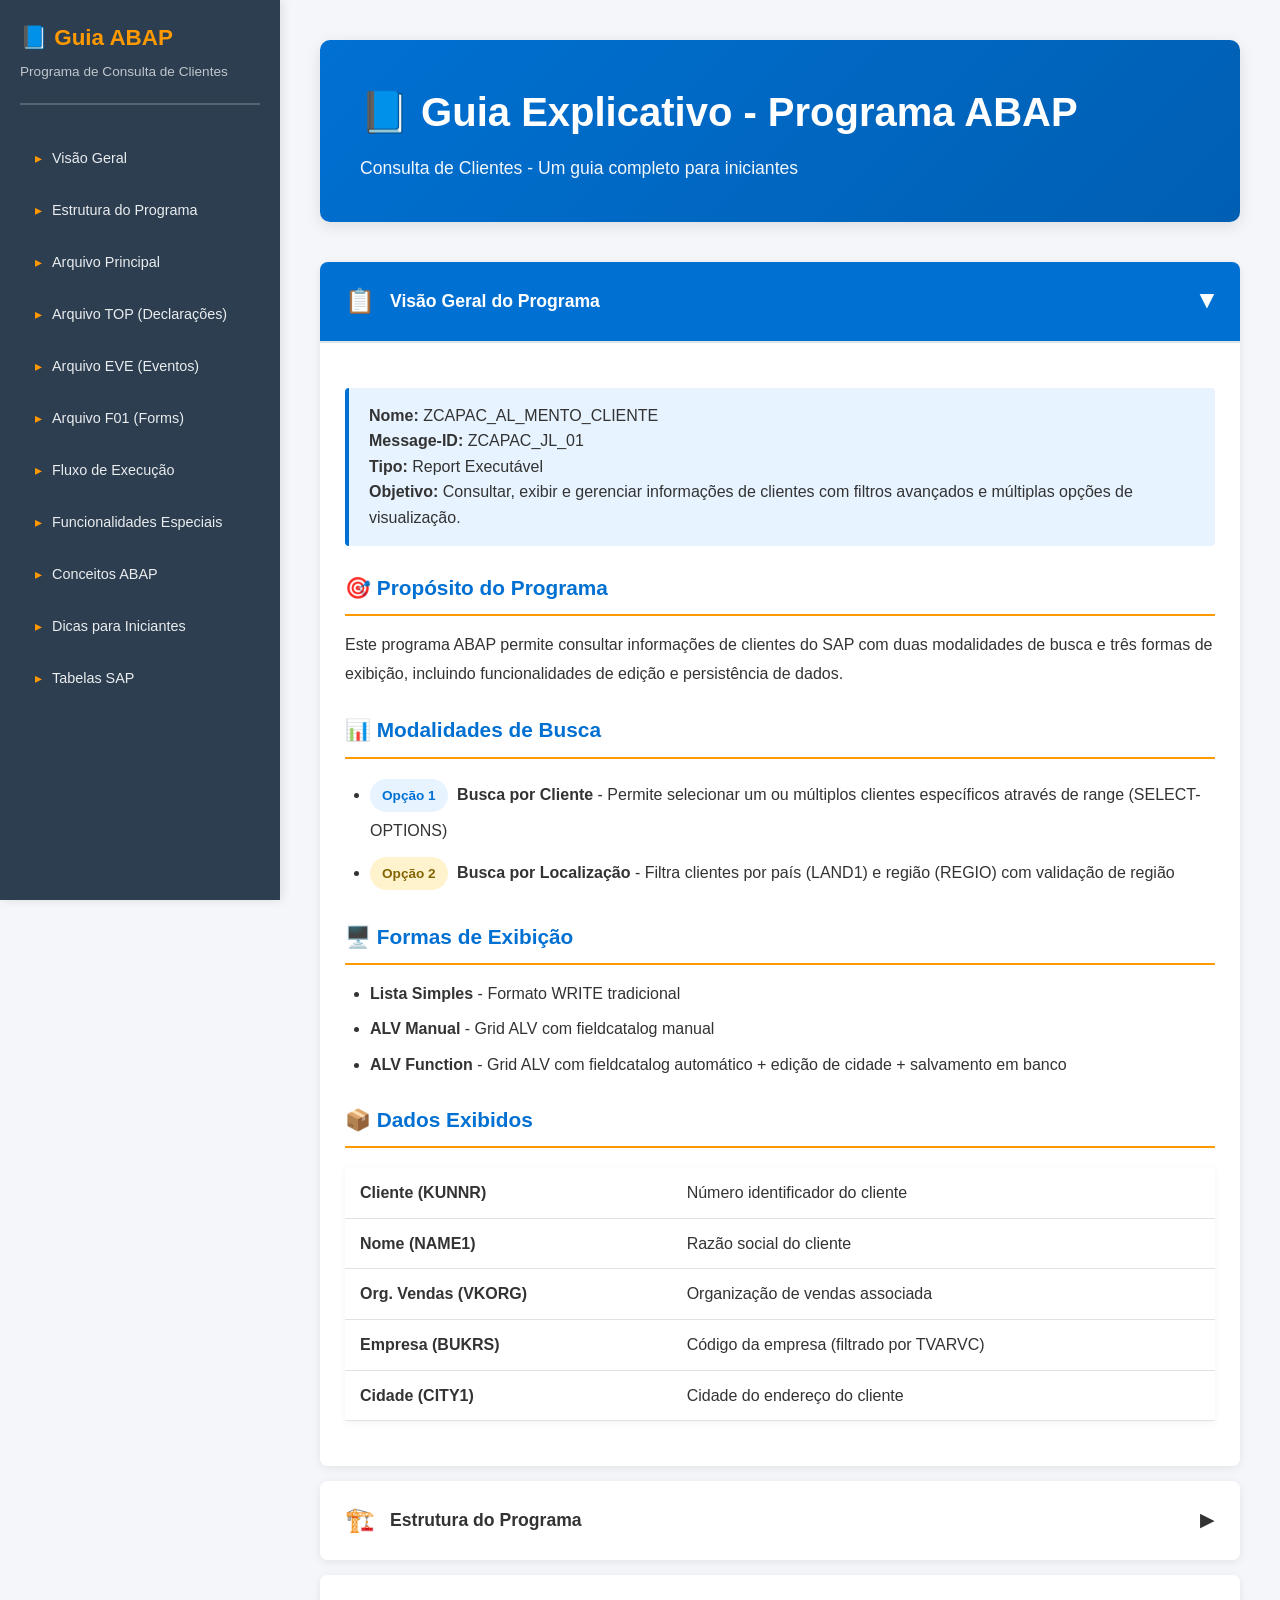
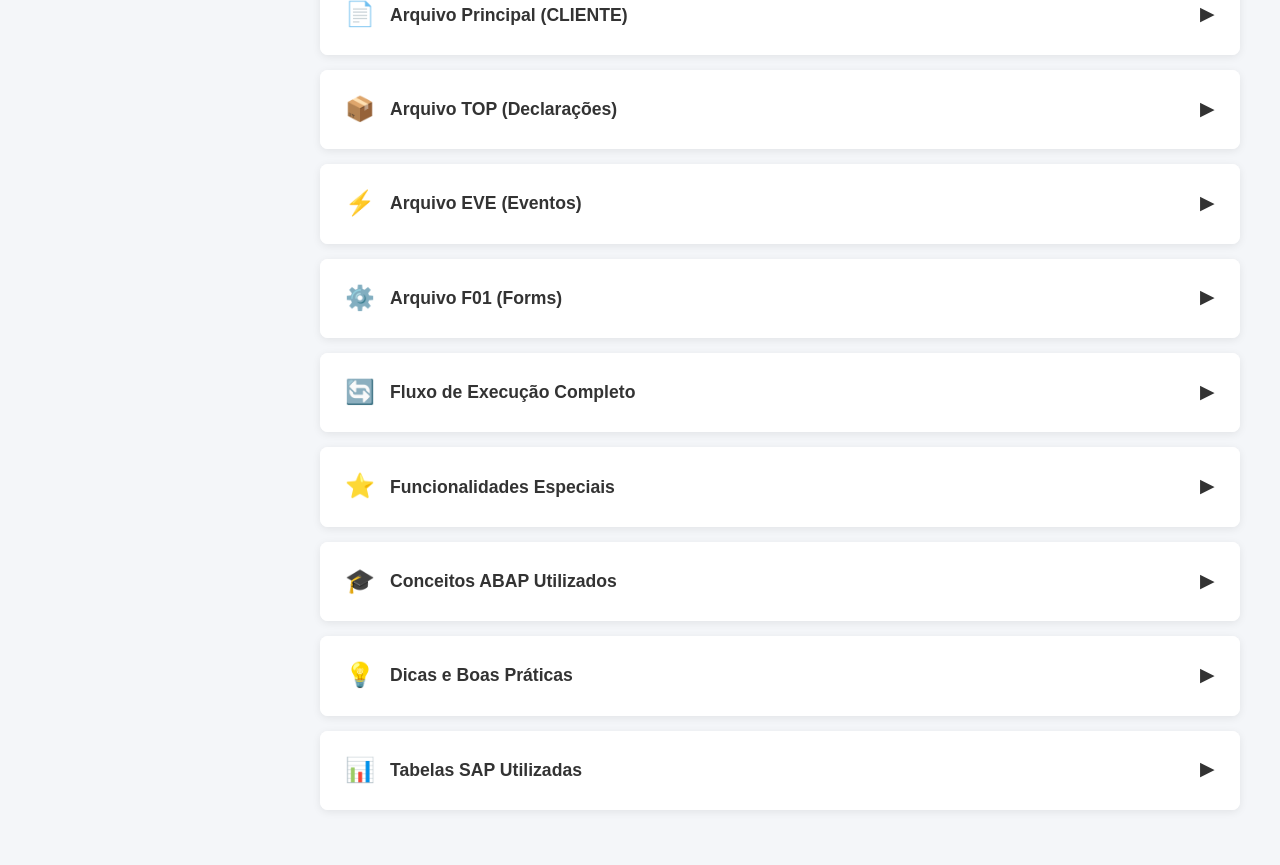
==== commit 1c75b0ee: "Ajustes responsivos" ====
--- a/index.html
+++ b/index.html
@@ -4,7 +4,7 @@
 <head>
     <meta charset="UTF-8">
     <meta name="viewport" content="width=device-width, initial-scale=1.0">
-    <title>Guia ABAP - ZCAPAC_AL_MENTO_CLIENTE</title>
+    <title>Guia ABAP - Programa de Consulta de Clientes</title>
     <link rel="stylesheet" href="style.css">
     <script src="script.js" defer></script>
 </head>
@@ -35,8 +35,8 @@
         <!-- Main Content -->
         <main class="main-content">
             <div class="hero">
-                <h1>📘 ZCAPAC_AL_MENTO_CLIENTE</h1>
-                <p>Sistema de Consulta e Gestão de Clientes - Guia Completo</p>
+                 <h1>📘 Guia Explicativo - Programa ABAP</h1>
+                <p>Consulta de Clientes - Um guia completo para iniciantes</p>
             </div>
 
             <!-- Visão Geral -->
--- a/style.css
+++ b/style.css
@@ -356,7 +356,7 @@
     }
 
     .hero h1 {
-        font-size: 1.8rem;
+        font-size: 1.5rem;
     }
 }
 
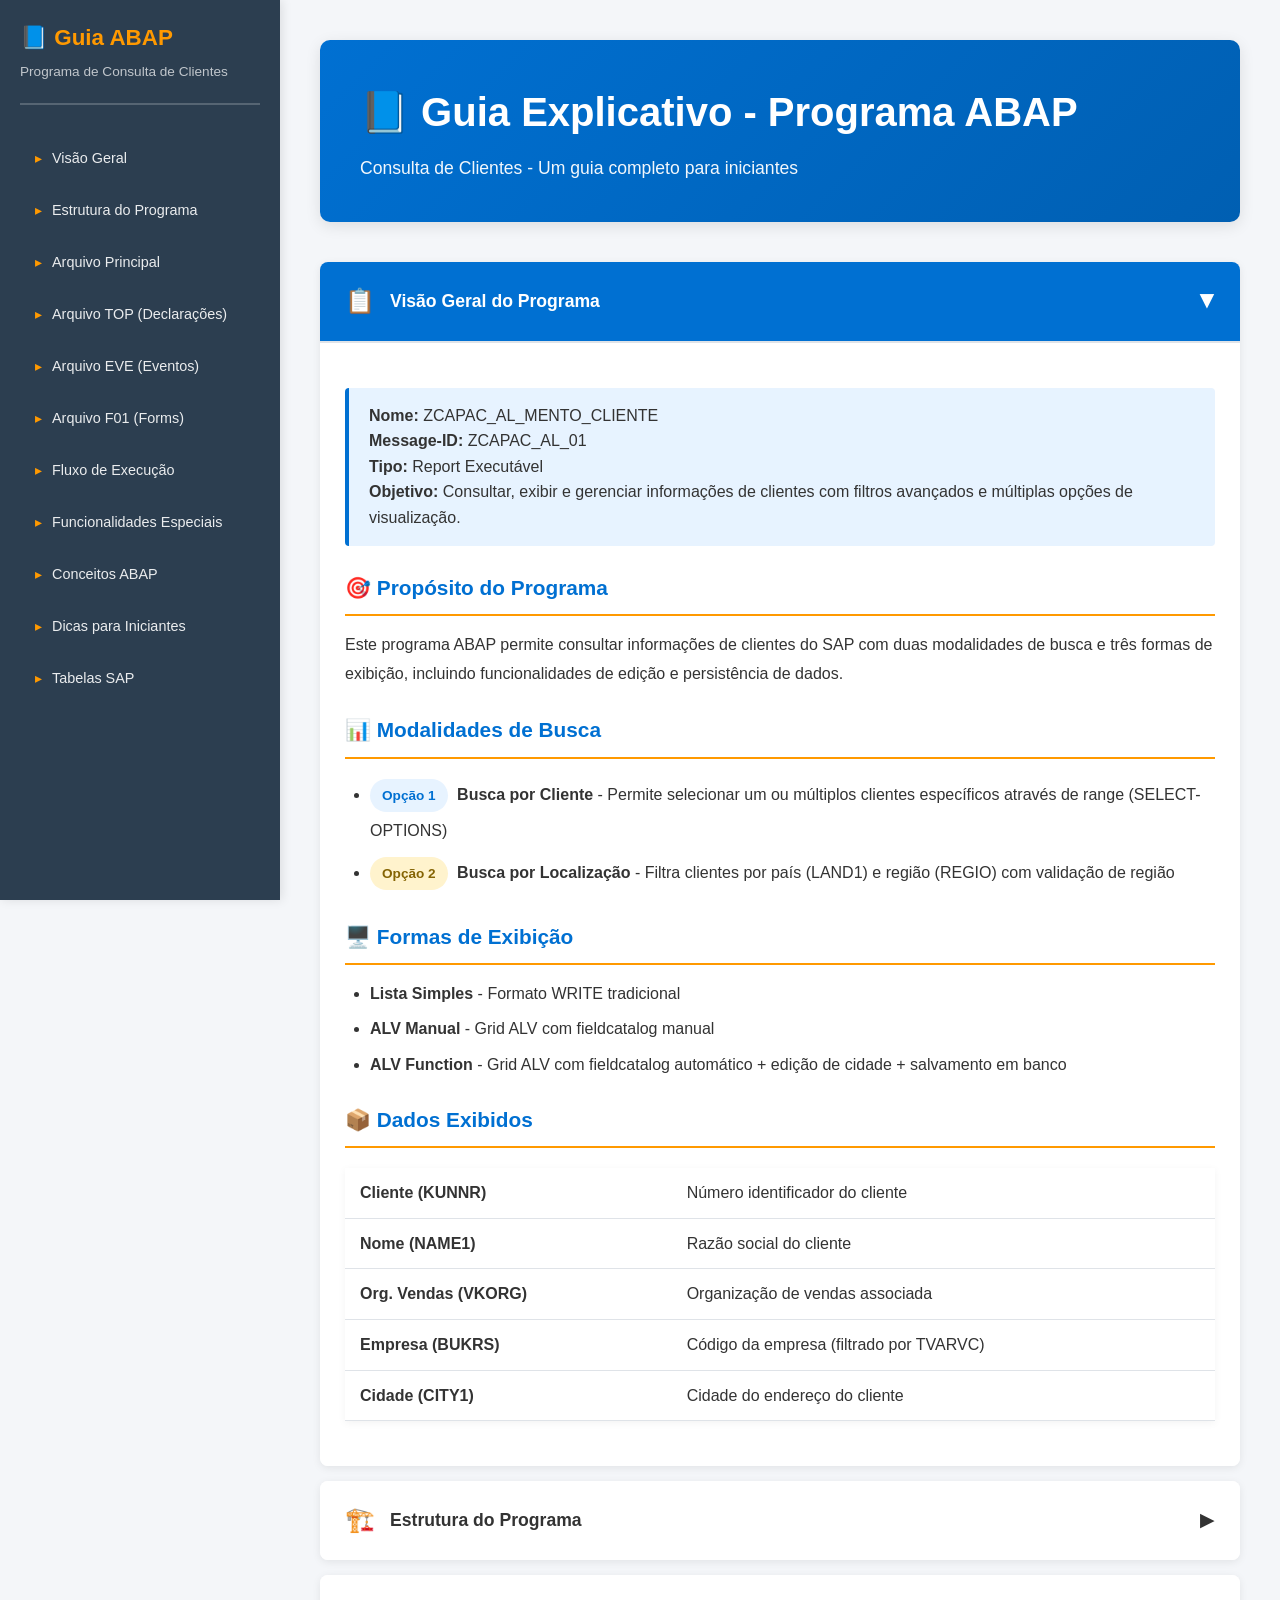
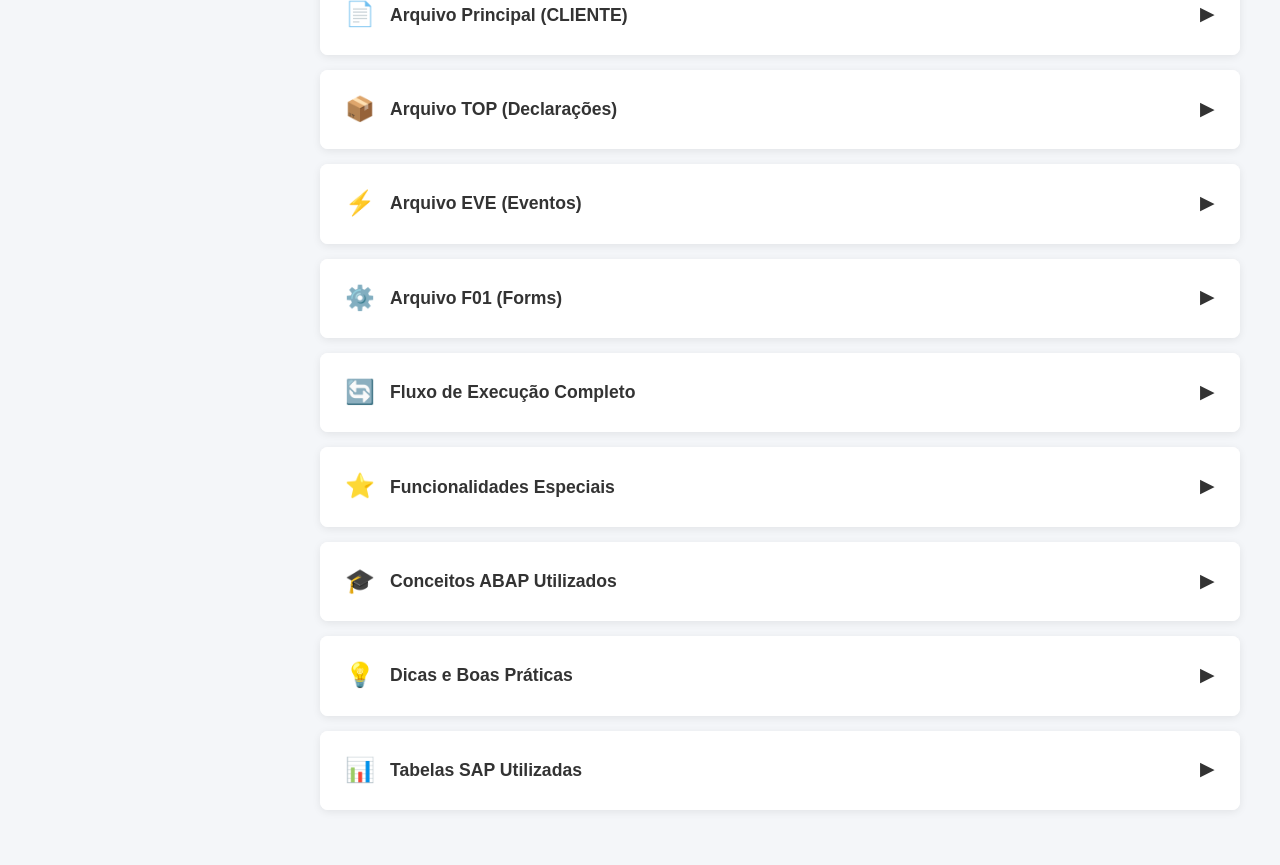
==== commit 8e2979a1: "Update index.html" ====
--- a/index.html
+++ b/index.html
@@ -54,7 +54,7 @@
                             <div class="accordion-body">
                                 <div class="info-box">
                                     <strong>Nome:</strong> ZCAPAC_AL_MENTO_CLIENTE<br>
-                                    <strong>Message-ID:</strong> ZCAPAC_JL_01<br>
+                                    <strong>Message-ID:</strong> ZCAPAC_AL_01<br>
                                     <strong>Tipo:</strong> Report Executável<br>
                                     <strong>Objetivo:</strong> Consultar, exibir e gerenciar informações de clientes com filtros avançados e múltiplas opções de visualização.
                                 </div>
@@ -120,9 +120,9 @@
                                 <p>O programa segue o padrão modular ABAP, dividido em <strong>4 arquivos INCLUDE</strong>:</p>
 
                                 <pre><code>ZCAPAC_AL_MENTO_CLIENTE (Principal - 42 linhas)
-├── ZCAPAC_JL_MENTO_TOP    → Declarações, TYPES e DATA (77 linhas)
-├── ZCAPAC_JL_MENTO_EVE    → Eventos da tela de seleção (54 linhas)
-└── ZCAPAC_JL_MENTO_F01    → Sub-rotinas/FORMs (320+ linhas)</code></pre>
+├── ZCAPAC_AL_MENTO_TOP    → Declarações, TYPES e DATA (77 linhas)
+├── ZCAPAC_AL_MENTO_EVE    → Eventos da tela de seleção (54 linhas)
+└── ZCAPAC_AL_MENTO_F01    → Sub-rotinas/FORMs (320+ linhas)</code></pre>
 
                                 <div class="success-box">
                                     <strong>🎯 Vantagens da Modularização:</strong><br>
@@ -181,14 +181,14 @@
                         <div class="accordion-content">
                             <div class="accordion-body">
                                 <h3>🔹 1. Cabeçalho do Report</h3>
-                                <pre><code>REPORT zcapac_jl_mento_cliente MESSAGE-ID ZCAPAC_JL_01.</code></pre>
+                                <pre><code>REPORT zcapac_al_mento_cliente MESSAGE-ID ZCAPAC_AL_01.</code></pre>
                                 <ul>
                                     <li><code>REPORT</code> - Define um programa executável (tipo R)</li>
-                                    <li><code>MESSAGE-ID</code> - Define classe de mensagens ZCAPAC_JL_01 para usar MESSAGE s000, e001, etc.</li>
+                                    <li><code>MESSAGE-ID</code> - Define classe de mensagens ZCAPAC_AL_01 para usar MESSAGE s000, e001, etc.</li>
                                 </ul>
 
                                 <h3>🔹 2. Include TOP (Declarações)</h3>
-                                <pre><code>INCLUDE zcapac_jl_mento_top.</code></pre>
+                                <pre><code>INCLUDE zcapac_al_mento_top.</code></pre>
                                 <p>Inclui todas as declarações: TABLES, TYPES e variáveis globais.</p>
 
                                 <h3>🔹 3. Tela de Seleção - BLOCO 1</h3>
@@ -229,7 +229,7 @@
                                 <p>Cria 2 botões customizados na barra de ferramentas (FC01 e FC02).</p>
 
                                 <h3>🔹 6. Include Eventos</h3>
-                                <pre><code>INCLUDE zcapac_jl_mento_eve.</code></pre>
+                                <pre><code>INCLUDE zcapac_al_mento_eve.</code></pre>
                                 <p>Inclui todos os eventos: INITIALIZATION, AT SELECTION-SCREEN, etc.</p>
 
                                 <h3>🔹 7. Processamento Principal</h3>
@@ -237,7 +237,7 @@
   PERFORM zf_seleciona_dados.
 
 END-OF-SELECTION.
-  INCLUDE zcapac_jl_mento_f01.</code></pre>
+  INCLUDE zcapac_al_mento_f01.</code></pre>
                                 <ul>
                                     <li><code>START-OF-SELECTION</code> - Evento disparado após validação da tela</li>
                                     <li><code>PERFORM zf_seleciona_dados</code> - Chama FORM principal que inicia processamento</li>
@@ -321,7 +321,7 @@
 
                                 <h3>🔹 3. Variáveis Globais</h3>
                                 <pre><code>DATA: tg_alv   TYPE tp_t_saida,
-      tg_alv_2 TYPE TABLE OF zst_capac_jl_01.</code></pre>
+      tg_alv_2 TYPE TABLE OF zst_capac_al_01.</code></pre>
                                 <ul>
                                     <li><code>tg_alv</code> - Tabela interna para ALV manual</li>
                                     <li><code>tg_alv_2</code> - Tabela interna baseada em estrutura DDIC (para ALV function)</li>
@@ -451,7 +451,7 @@
                                 <pre><code>SELECT sign opti low high
   INTO TABLE tl_tvarvc_full
   FROM tvarvc
-  WHERE name = 'ZCAPAC_JL_BUKRS_S' AND type = 'S'.</code></pre>
+  WHERE name = 'ZCAPAC_AL_BUKRS_S' AND type = 'S'.</code></pre>
                                 <p>Busca lista de empresas permitidas configuradas em TVARVC.</p>
 
                                 <h4>2. Busca Clientes (KNA1)</h4>
@@ -646,7 +646,7 @@
                                 <h4>1. Gera Fieldcatalog Automático</h4>
                                 <pre><code>CALL FUNCTION 'REUSE_ALV_FIELDCATALOG_MERGE'
   EXPORTING
-    i_structure_name = 'ZST_CAPAC_JL_01'
+    i_structure_name = 'ZST_CAPAC_AL_01'
   CHANGING
     ct_fieldcat = ct_fieldcat.</code></pre>
 
@@ -683,7 +683,7 @@
     ENDLOOP.
 
     IF tl_clientes[] IS NOT INITIAL.
-      MODIFY zcapac_jl_prog FROM TABLE tl_clientes[].
+      MODIFY zcapac_al_prog FROM TABLE tl_clientes[].
       IF sy-subrc EQ 0.
         COMMIT WORK.
       ELSE.
@@ -695,7 +695,7 @@
 
                                 <div class="success-box">
                                     <strong>💾 Salvamento:</strong> Quando usuário clica em salvar no ALV (&DATA_SAVE), 
-                                    dados editados são gravados na tabela customizada ZCAPAC_JL_PROG com controle de transação.
+                                    dados editados são gravados na tabela customizada ZCAPAC_AL_PROG com controle de transação.
                                 </div>
 
                                 <h3>🔹 FORM zf_exibe_cliente</h3>
@@ -729,7 +729,7 @@
 
                                 <h3>🔹 FORM zf_valida_regio</h3>
                                 <p><strong>Propósito:</strong> Validar se região existe.</p>
-                                <pre><code>CALL FUNCTION 'ZCAPAC_JL_CHECK_REGIO'
+                                <pre><code>CALL FUNCTION 'ZCAPAC_AL_CHECK_REGIO'
   EXPORTING
     iv_regio = p_regio
   IMPORTING
@@ -823,7 +823,7 @@
 8. No ALV Function (se usuário editar e salvar)
    FORM usercommand
    └─> Captura &DATA_SAVE
-       └─> MODIFY zcapac_jl_prog
+       └─> MODIFY zcapac_al_prog
            ├─> COMMIT WORK (sucesso)
            └─> ROLLBACK WORK (erro)
                                     </code></pre>
@@ -924,12 +924,12 @@
                                 <h3>✅ 3. Validação de Região</h3>
                                 <pre><code>AT SELECTION-SCREEN ON p_regio.
   PERFORM zf_valida_regio.
-    └─> CALL FUNCTION 'ZCAPAC_JL_CHECK_REGIO'
+    └─> CALL FUNCTION 'ZCAPAC_AL_CHECK_REGIO'
         └─> MESSAGE se inválida</code></pre>
                                 <p>Valida em tempo real se região existe, evitando erros posteriores.</p>
 
                                 <h3>🔒 4. Filtro por Empresas Autorizadas</h3>
-                                <pre><code>Parâmetro TVARVC: ZCAPAC_JL_BUKRS_S
+                                <pre><code>Parâmetro TVARVC: ZCAPAC_AL_BUKRS_S
 Tipo: Selection (S)
 Valores: Lista de empresas autorizadas
 
@@ -968,7 +968,7 @@
                                 <ul>
                                     <li><strong>Campo Editável:</strong> CITY1 (cidade)</li>
                                     <li><strong>Campos Ocultos:</strong> VKORG, BUKRS (dados presentes mas não visíveis)</li>
-                                    <li><strong>Salvamento:</strong> Botão salvar grava em ZCAPAC_JL_PROG</li>
+                                    <li><strong>Salvamento:</strong> Botão salvar grava em ZCAPAC_AL_PROG</li>
                                     <li><strong>Transação:</strong> COMMIT/ROLLBACK conforme sucesso</li>
                                 </ul>
 
@@ -1352,7 +1352,7 @@
                                     </thead>
                                     <tbody>
                                         <tr>
-                                            <td><strong>ZCAPAC_JL_PROG</strong></td>
+                                            <td><strong>ZCAPAC_AL_PROG</strong></td>
                                             <td>Tabela Z para armazenar dados editados</td>
                                             <td>Salva KUNNR, NAME1, BUKRS após edição no ALV</td>
                                         </tr>
@@ -1369,7 +1369,7 @@
                                     </thead>
                                     <tbody>
                                         <tr>
-                                            <td><strong>ZST_CAPAC_JL_01</strong></td>
+                                            <td><strong>ZST_CAPAC_AL_01</strong></td>
                                             <td>Estrutura para ALV Function (fieldcatalog automático)</td>
                                         </tr>
                                     </tbody>
@@ -1386,7 +1386,7 @@
 
                                 <h3>⚙️ Parâmetro TVARVC</h3>
                                 <div class="info-box">
-                                    <strong>Nome:</strong> ZCAPAC_JL_BUKRS_S<br>
+                                    <strong>Nome:</strong> ZCAPAC_AL_BUKRS_S<br>
                                     <strong>Tipo:</strong> S (Selection)<br>
                                     <strong>Propósito:</strong> Define quais empresas (BUKRS) são permitidas no relatório<br>
                                     <strong>Manutenção:</strong> Transação STVARV ou tabela TVARVC<br>
